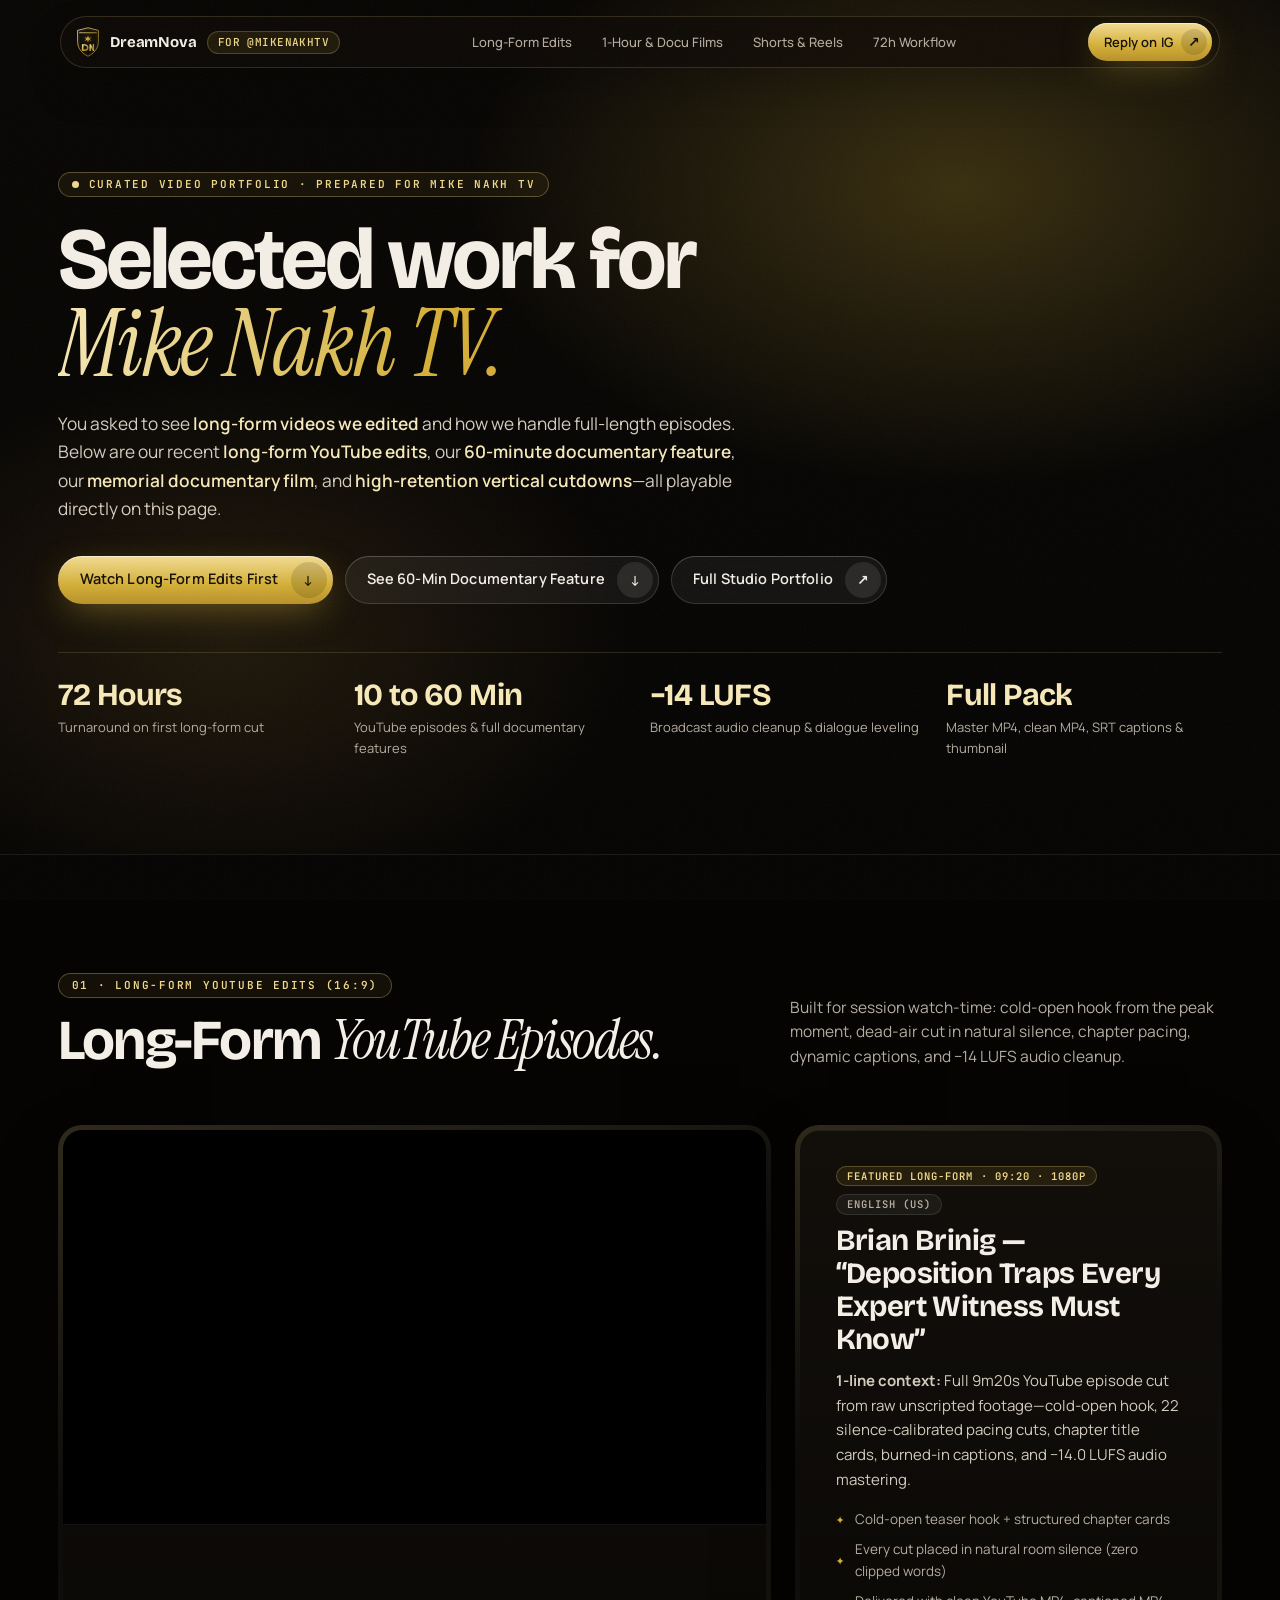
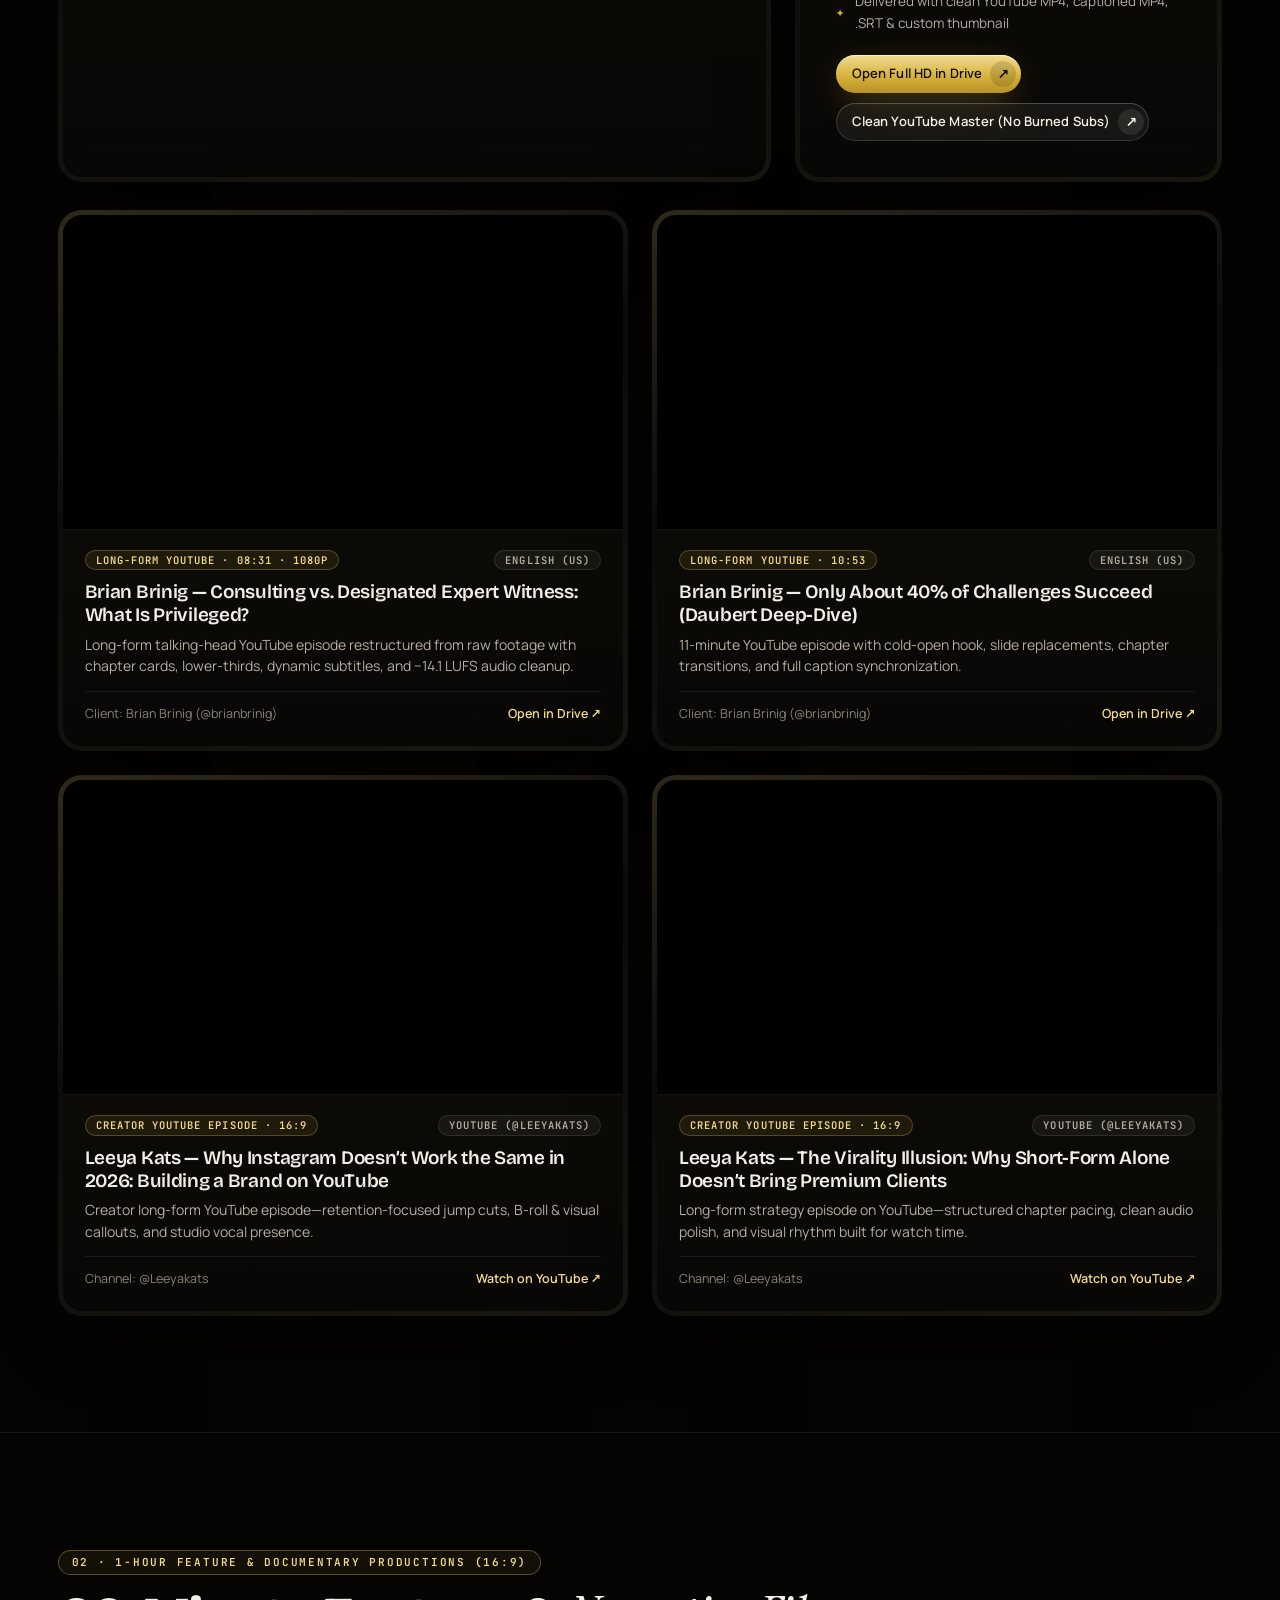
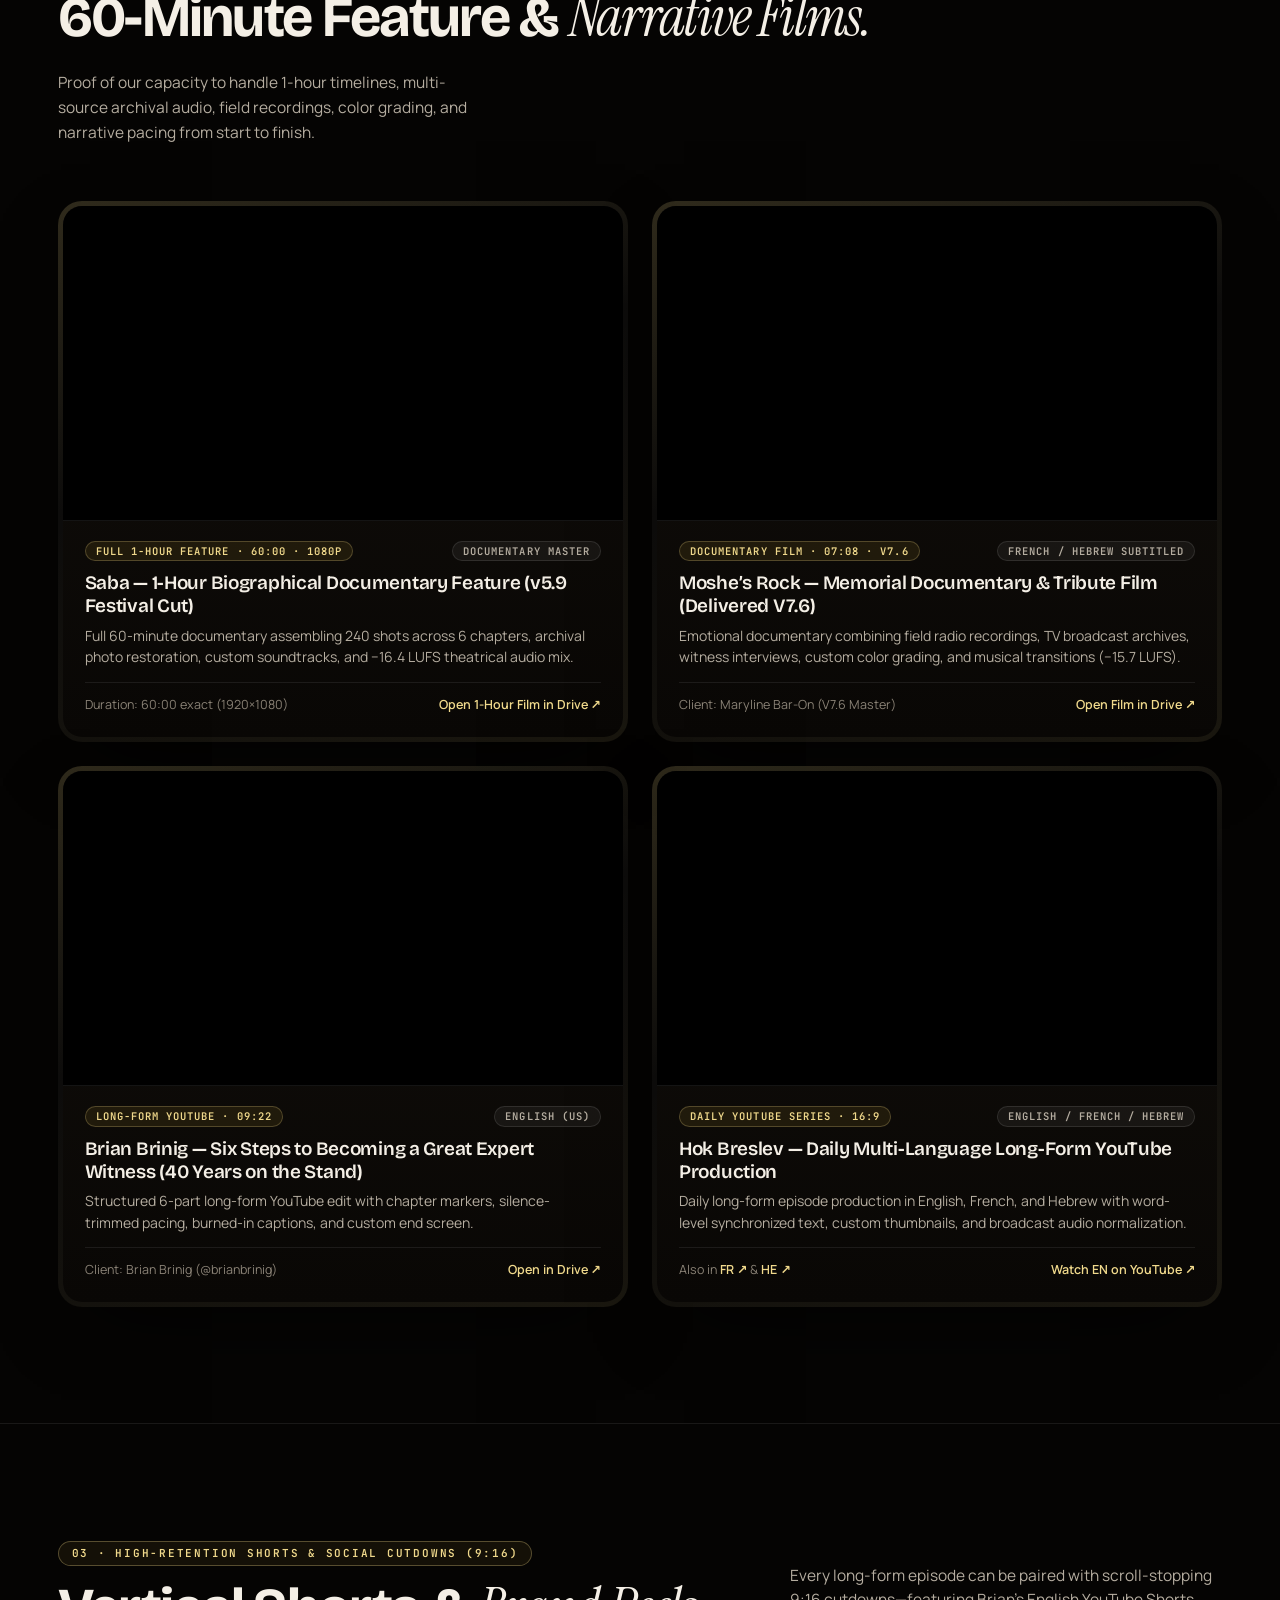
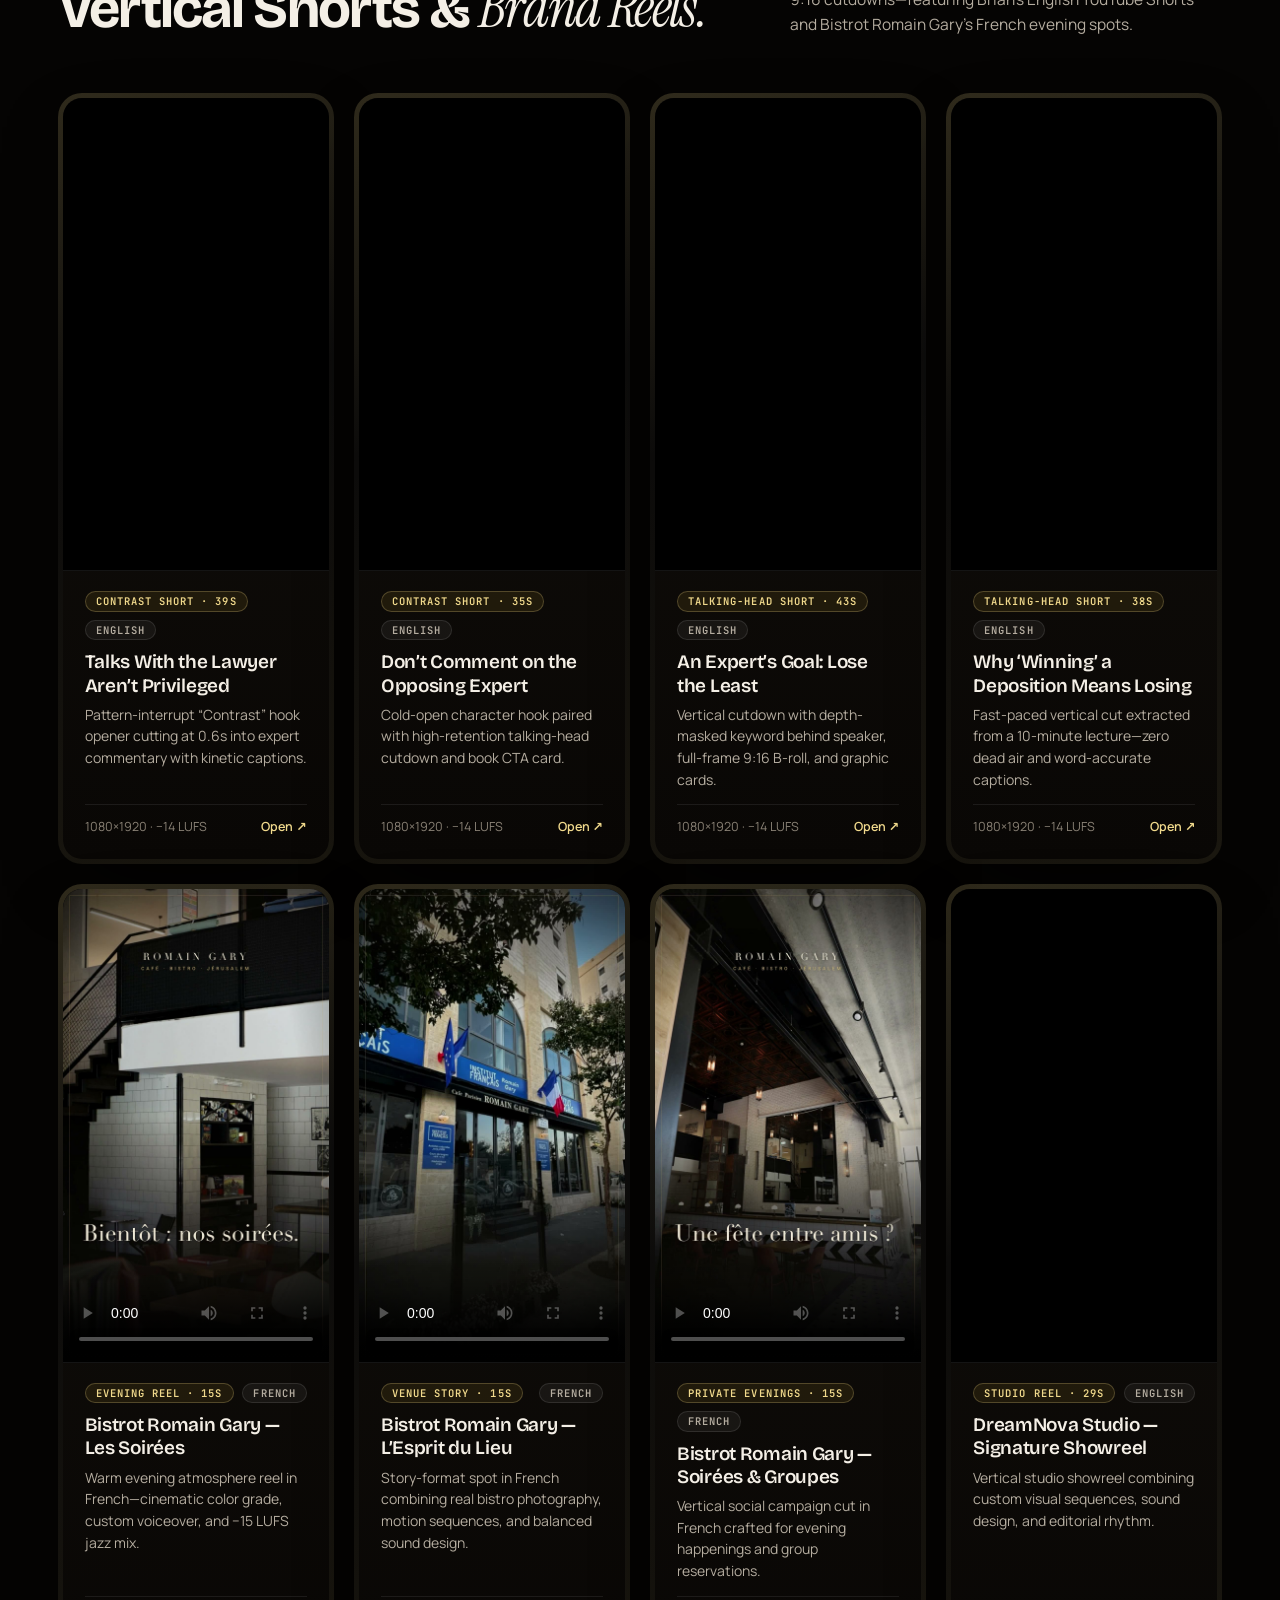
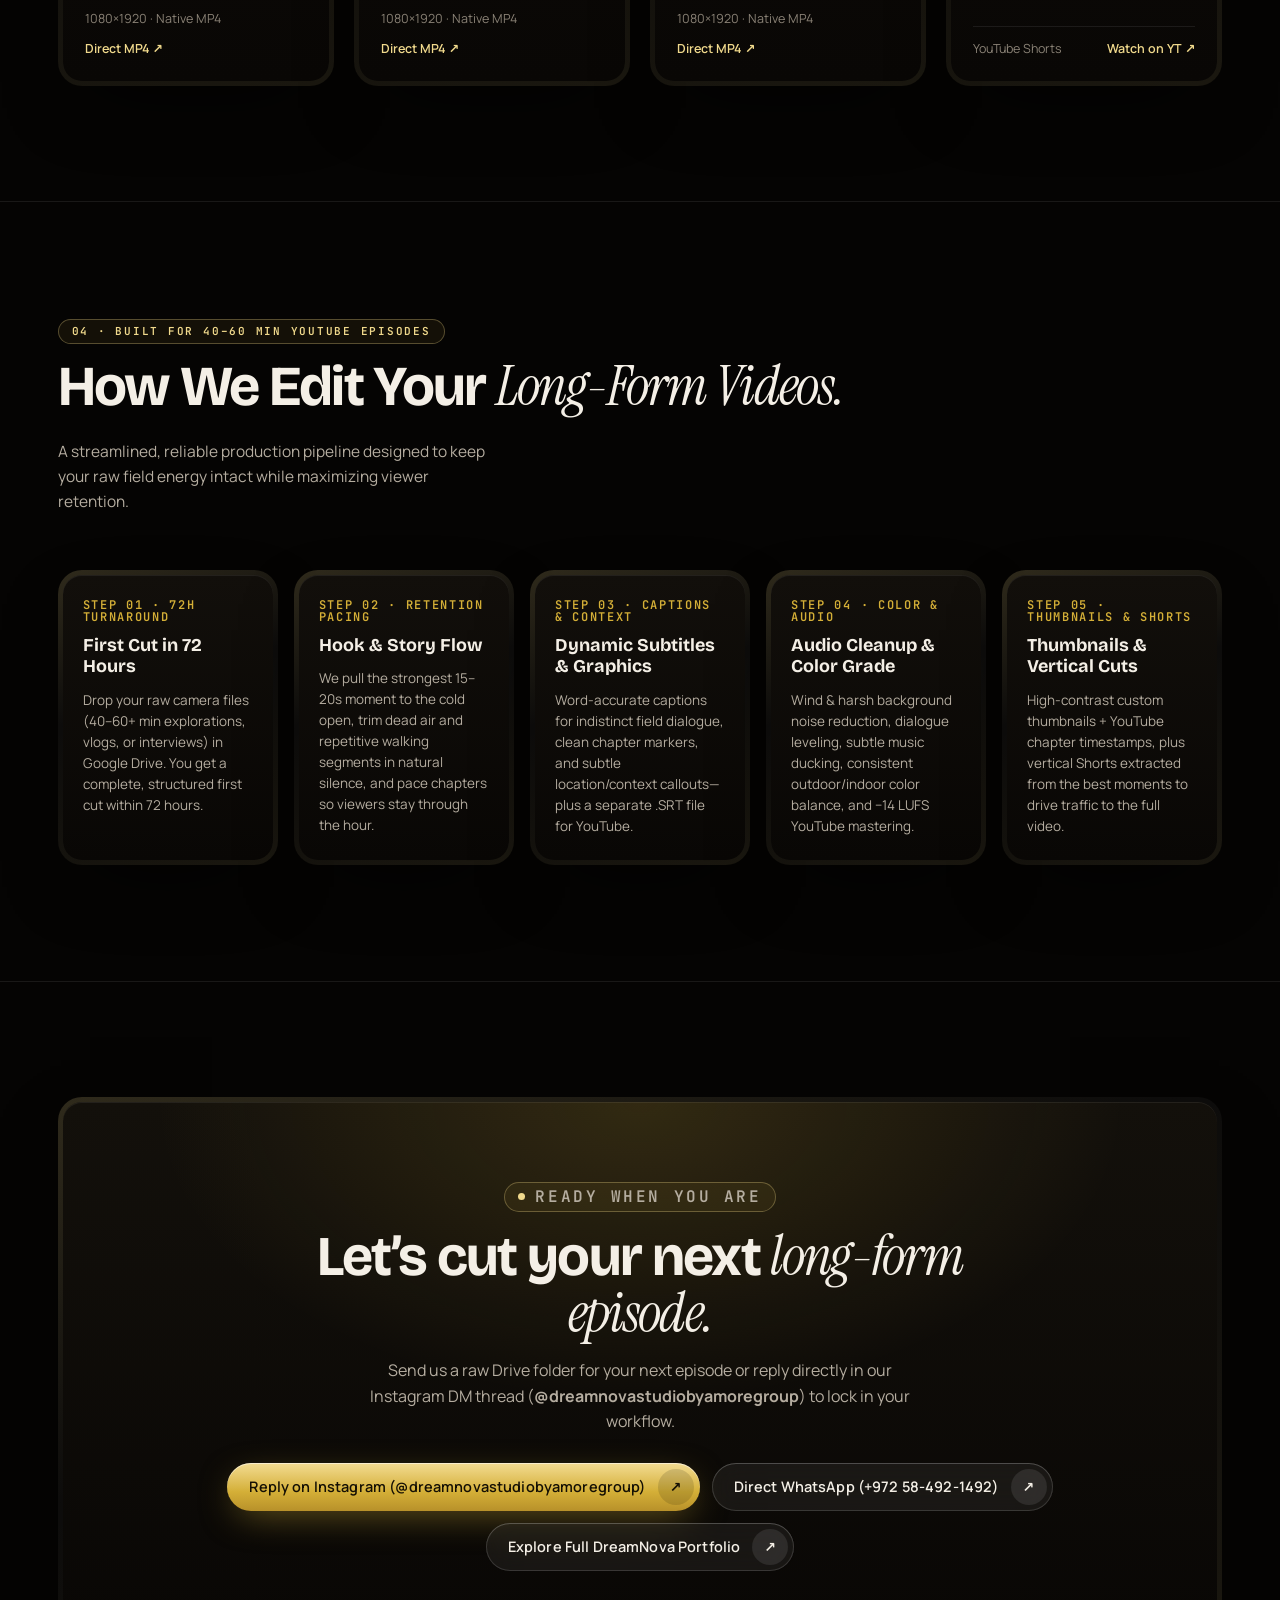
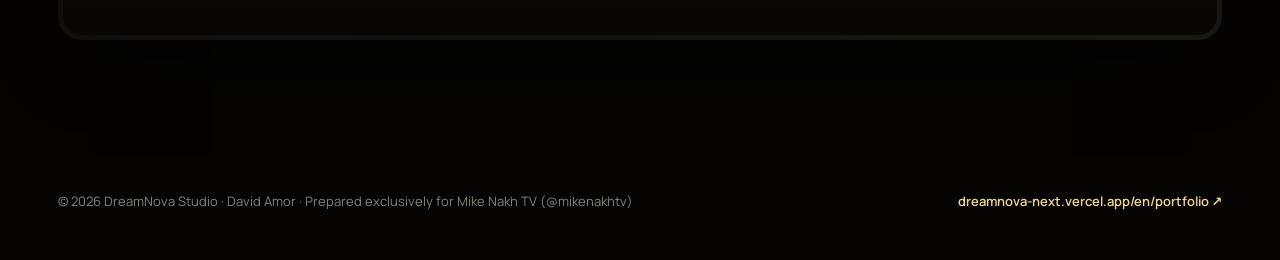
==== index.html @ a399e170 "feat: selected work showcase for Mike Nakh TV" ====
<!doctype html>
<html lang="en" dir="ltr">
<head>
  <meta charset="utf-8">
  <meta name="viewport" content="width=device-width, initial-scale=1, viewport-fit=cover">
  <title>Selected Work for Mike Nakh TV — DreamNova Studio</title>
  <meta name="description" content="Curated long-form edits, documentary features, and vertical cutdowns prepared for Mike Nakh TV (@mikenakhtv) by DreamNova Studio.">
  <meta name="theme-color" content="#050403">
  <meta name="robots" content="noindex, nofollow">
  <meta property="og:title" content="Selected Work for Mike Nakh TV — DreamNova Studio">
  <meta property="og:description" content="Long-form YouTube edits, 60-minute documentary features, and high-retention Shorts — 72h first cut.">
  <meta property="og:type" content="website">
  <link rel="icon" href="assets/crest.svg">
  <link rel="preconnect" href="https://fonts.googleapis.com">
  <link rel="preconnect" href="https://fonts.gstatic.com" crossorigin>
  <link href="https://fonts.googleapis.com/css2?family=Bricolage+Grotesque:wght@600;700;800&family=Instrument+Serif:ital@0;1&family=Manrope:wght@400;500;600;700&family=JetBrains+Mono:wght@400;500&display=swap" rel="stylesheet">
  <style>
    :root {
      --bg: #050403;
      --bg2: #0b0907;
      --bg3: #120f0b;
      --ink: #f4efe6;
      --mute: #b5ada0;
      --dim: #8a8276;
      --gold: #d4af37;
      --gold-lt: #f0d98c;
      --gold-pale: #f7e9b8;
      --amber: #e0a23d;
      --bronze: #8a6a2a;
      --line: rgba(240, 217, 140, 0.15);
      --line2: rgba(255, 255, 255, 0.08);
      --ease: cubic-bezier(0.32, 0.72, 0, 1);
      --ease-out: cubic-bezier(0.16, 1, 0.3, 1);
      --f-display: "Bricolage Grotesque", system-ui, -apple-system, sans-serif;
      --f-accent: "Instrument Serif", Georgia, serif;
      --f-body: "Manrope", system-ui, -apple-system, sans-serif;
      --f-mono: "JetBrains Mono", monospace;
      --pad: clamp(18px, 4.5vw, 68px);
      --r: 24px;
    }

    * { box-sizing: border-box; margin: 0; padding: 0; }
    html {
      background: var(--bg);
      color: var(--ink);
      scroll-behavior: smooth;
      -webkit-font-smoothing: antialiased;
      text-rendering: optimizeLegibility;
    }
    body {
      font-family: var(--f-body);
      font-size: 16px;
      line-height: 1.6;
      background: var(--bg);
      color: var(--ink);
      overflow-x: hidden;
    }
    a { color: inherit; text-decoration: none; }
    img, video, iframe { display: block; max-width: 100%; }
    em { font-family: var(--f-accent); font-style: italic; font-weight: 400; }
    ::selection { background: var(--gold); color: #000; }
    :focus-visible { outline: 2px solid var(--gold-lt); outline-offset: 3px; border-radius: 8px; }

    /* Subtle Film Grain */
    .grain {
      position: fixed;
      inset: 0;
      z-index: 90;
      pointer-events: none;
      opacity: 0.04;
      background-image: url("data:image/svg+xml,%3Csvg xmlns='http://www.w3.org/2000/svg' width='160' height='160'%3E%3Cfilter id='n'%3E%3CfeTurbulence type='fractalNoise' baseFrequency='.9' numOctaves='3' stitchTiles='stitch'/%3E%3C/filter%3E%3Crect width='100%25' height='100%25' filter='url(%23n)'/%3E%3C/svg%3E");
    }

    /* Navigation Pill */
    .nav {
      position: fixed;
      z-index: 80;
      top: 16px;
      left: 50%;
      transform: translateX(-50%);
      display: flex;
      align-items: center;
      justify-content: space-between;
      gap: 10px;
      padding: 7px 8px 7px 16px;
      border-radius: 999px;
      background: rgba(14, 11, 8, 0.72);
      backdrop-filter: blur(22px) saturate(1.3);
      -webkit-backdrop-filter: blur(22px) saturate(1.3);
      box-shadow: inset 0 0 0 1px rgba(240, 217, 140, 0.16), 0 20px 50px -20px rgba(0, 0, 0, 0.85);
      width: min(1160px, calc(100vw - 24px));
    }
    .nav__brand {
      display: flex;
      align-items: center;
      gap: 10px;
      flex-shrink: 0;
    }
    .nav__crest {
      width: 24px;
      height: 30px;
    }
    .nav__name {
      font: 700 15px/1 var(--f-display);
      letter-spacing: -0.01em;
    }
    .nav__badge {
      font: 500 11px/1 var(--f-mono);
      color: var(--gold-lt);
      padding: 5px 10px;
      border-radius: 999px;
      background: rgba(212, 175, 55, 0.1);
      border: 1px solid rgba(240, 217, 140, 0.22);
      letter-spacing: 0.04em;
    }
    .nav__links {
      display: flex;
      align-items: center;
      gap: 4px;
    }
    .nav__links a {
      padding: 8px 13px;
      border-radius: 999px;
      font-size: 13px;
      font-weight: 500;
      color: var(--mute);
      transition: color 0.25s, background 0.25s;
      white-space: nowrap;
    }
    .nav__links a:hover {
      color: var(--ink);
      background: rgba(255, 255, 255, 0.06);
    }

    /* Buttons */
    .btn {
      --h: 48px;
      position: relative;
      display: inline-flex;
      align-items: center;
      justify-content: center;
      gap: 12px;
      height: var(--h);
      padding-inline: 22px 6px;
      border-radius: 999px;
      font: 600 14.5px/1 var(--f-body);
      letter-spacing: 0.01em;
      transition: transform 0.45s var(--ease), box-shadow 0.45s var(--ease), background 0.3s;
      white-space: nowrap;
      cursor: pointer;
      border: 0;
    }
    .btn:active { transform: scale(0.97); }
    .btn__ico {
      display: grid;
      place-items: center;
      width: calc(var(--h) - 12px);
      height: calc(var(--h) - 12px);
      border-radius: 50%;
      font-size: 14px;
      transition: transform 0.45s var(--ease);
    }
    .btn:hover .btn__ico {
      transform: translate(2px, -2px) scale(1.05);
    }
    .btn--gold {
      background: linear-gradient(180deg, #f3dc93, #d4af37 60%, #b8912a);
      color: #140f04;
      box-shadow: inset 0 1px 0 rgba(255, 255, 255, 0.55), 0 10px 36px -10px rgba(212, 175, 55, 0.55);
    }
    .btn--gold .btn__ico { background: rgba(20, 15, 4, 0.14); }
    .btn--gold:hover {
      box-shadow: inset 0 1px 0 rgba(255, 255, 255, 0.65), 0 16px 48px -10px rgba(212, 175, 55, 0.78);
    }
    .btn--glass {
      background: rgba(255, 255, 255, 0.06);
      color: var(--ink);
      box-shadow: inset 0 0 0 1px rgba(255, 255, 255, 0.14), inset 0 1px 0 rgba(255, 255, 255, 0.1);
      backdrop-filter: blur(14px);
    }
    .btn--glass .btn__ico { background: rgba(255, 255, 255, 0.09); }
    .btn--glass:hover { background: rgba(255, 255, 255, 0.11); }
    .btn--sm {
      --h: 38px;
      padding-inline: 16px 5px;
      font-size: 13px;
      gap: 8px;
    }

    /* Eyebrow & Typography */
    .eyebrow {
      display: inline-flex;
      align-items: center;
      gap: 10px;
      padding: 7px 14px;
      border-radius: 999px;
      font: 600 11px/1 var(--f-mono);
      letter-spacing: 0.16em;
      text-transform: uppercase;
      color: var(--gold-lt);
      box-shadow: inset 0 0 0 1px rgba(240, 217, 140, 0.3);
      background: rgba(212, 175, 55, 0.07);
    }
    .pulse {
      width: 7px;
      height: 7px;
      border-radius: 50%;
      background: var(--gold-lt);
      box-shadow: 0 0 0 0 rgba(240, 217, 140, 0.6);
      animation: pulse 2.2s infinite;
    }
    @keyframes pulse {
      70% { box-shadow: 0 0 0 9px rgba(240, 217, 140, 0); }
      100% { box-shadow: 0 0 0 0 rgba(240, 217, 140, 0); }
    }

    /* Hero */
    .hero {
      position: relative;
      padding: clamp(118px, 15vw, 170px) var(--pad) clamp(56px, 8vw, 96px);
      overflow: hidden;
      isolation: isolate;
      border-bottom: 1px solid var(--line2);
    }
    .hero__bg {
      position: absolute;
      inset: 0;
      z-index: -1;
      background:
        radial-gradient(55% 50% at 75% 22%, rgba(212, 175, 55, 0.24), transparent 70%),
        radial-gradient(45% 45% at 18% 75%, rgba(224, 162, 61, 0.12), transparent 70%),
        linear-gradient(180deg, #080604 0%, var(--bg) 100%);
    }
    .container {
      max-width: 1360px;
      margin-inline: auto;
      width: 100%;
    }
    .hero__title {
      margin-top: 22px;
      font: 700 clamp(38px, 6.8vw, 96px)/0.94 var(--f-display);
      letter-spacing: -0.035em;
      max-width: 15ch;
    }
    .hero__title em {
      font-size: 1.06em;
      letter-spacing: -0.02em;
      background: linear-gradient(100deg, var(--gold-pale) 0%, var(--gold) 42%, var(--amber) 68%, var(--gold-pale) 100%);
      background-size: 200% 100%;
      -webkit-background-clip: text;
      background-clip: text;
      color: transparent;
      padding-inline-end: 0.06em;
    }
    .hero__sub {
      margin-top: 22px;
      max-width: 64ch;
      font-size: clamp(16px, 1.35vw, 19.5px);
      color: #d5cdbf;
      line-height: 1.65;
    }
    .hero__sub strong {
      color: var(--gold-pale);
      font-weight: 600;
    }
    .hero__actions {
      display: flex;
      flex-wrap: wrap;
      gap: 12px;
      margin-top: 32px;
    }
    .hero__specs {
      margin-top: 48px;
      padding-top: 26px;
      border-top: 1px solid var(--line);
      display: grid;
      grid-template-columns: repeat(4, 1fr);
      gap: 20px;
    }
    .spec-item b {
      display: block;
      font: 700 clamp(22px, 2.4vw, 34px)/1.05 var(--f-display);
      color: var(--gold-pale);
      letter-spacing: -0.02em;
    }
    .spec-item span {
      display: block;
      margin-top: 6px;
      font-size: 13px;
      color: var(--mute);
    }

    /* Sections */
    section.block {
      padding: clamp(64px, 9vw, 120px) var(--pad);
      border-bottom: 1px solid var(--line2);
    }
    .sec-head {
      display: flex;
      justify-content: space-between;
      align-items: flex-end;
      gap: 24px;
      flex-wrap: wrap;
      margin-bottom: clamp(32px, 4.5vw, 56px);
    }
    .h2 {
      font: 700 clamp(28px, 4.4vw, 60px)/1.0 var(--f-display);
      letter-spacing: -0.03em;
      margin-top: 14px;
    }
    .sec-lead {
      max-width: 48ch;
      font-size: 15.5px;
      color: var(--mute);
    }

    /* Double-Bezel Ferrari Card */
    .shell {
      padding: 5px;
      border-radius: var(--r);
      background: linear-gradient(160deg, rgba(240, 217, 140, 0.18), rgba(255, 255, 255, 0.03) 42%, rgba(240, 217, 140, 0.09));
      box-shadow: 0 28px 80px -32px rgba(0, 0, 0, 0.92);
      transition: transform 0.45s var(--ease), background 0.45s var(--ease);
    }
    .shell:hover {
      transform: translateY(-3px);
    }
    .core {
      height: 100%;
      border-radius: calc(var(--r) - 5px);
      background: linear-gradient(180deg, #120f0b, #090705);
      box-shadow: inset 0 1px 0 rgba(255, 255, 255, 0.07);
      overflow: hidden;
      display: flex;
      flex-direction: column;
    }

    /* Highlighted Lead Long-Form Banner */
    .featured-grid {
      display: grid;
      grid-template-columns: 1.25fr 0.75fr;
      gap: 24px;
      margin-bottom: 28px;
      align-items: stretch;
    }
    .featured-info {
      padding: clamp(22px, 3vw, 36px);
      display: flex;
      flex-direction: column;
      justify-content: space-between;
      gap: 20px;
    }
    .featured-info h3 {
      font: 700 clamp(22px, 2.3vw, 32px)/1.12 var(--f-display);
      letter-spacing: -0.02em;
      margin-top: 10px;
    }
    .featured-info p {
      color: #d2cabd;
      font-size: 15px;
      line-height: 1.65;
    }
    .deliverables-list {
      list-style: none;
      display: grid;
      gap: 9px;
      margin-top: 6px;
    }
    .deliverables-list li {
      display: flex;
      align-items: center;
      gap: 10px;
      font-size: 13.5px;
      color: var(--mute);
    }
    .deliverables-list li::before {
      content: "✦";
      color: var(--gold);
      font-size: 11px;
    }

    /* Video Grids */
    .long-grid {
      display: grid;
      grid-template-columns: repeat(2, 1fr);
      gap: 24px;
    }
    .short-grid {
      display: grid;
      grid-template-columns: repeat(4, 1fr);
      gap: 20px;
    }

    /* Aspect Ratio Players */
    .player-16x9 {
      position: relative;
      width: 100%;
      aspect-ratio: 16 / 9;
      background: #000;
      border-bottom: 1px solid var(--line2);
    }
    .player-16x9 iframe,
    .player-16x9 video {
      position: absolute;
      inset: 0;
      width: 100%;
      height: 100%;
      border: 0;
    }
    .player-9x16 {
      position: relative;
      width: 100%;
      aspect-ratio: 9 / 16;
      background: #000;
      border-bottom: 1px solid var(--line2);
    }
    .player-9x16 iframe,
    .player-9x16 video {
      position: absolute;
      inset: 0;
      width: 100%;
      height: 100%;
      border: 0;
      object-fit: cover;
    }

    /* Card Body */
    .vcard__body {
      padding: 20px 22px 22px;
      display: flex;
      flex-direction: column;
      justify-content: space-between;
      flex: 1;
      gap: 14px;
    }
    .vcard__top {
      display: flex;
      flex-wrap: wrap;
      align-items: center;
      justify-content: space-between;
      gap: 8px;
    }
    .tag {
      display: inline-flex;
      align-items: center;
      gap: 6px;
      padding: 4px 10px;
      border-radius: 999px;
      font: 600 10.5px/1 var(--f-mono);
      letter-spacing: 0.1em;
      text-transform: uppercase;
      color: var(--gold-lt);
      background: rgba(212, 175, 55, 0.1);
      border: 1px solid rgba(240, 217, 140, 0.24);
    }
    .tag--lang {
      color: var(--mute);
      background: rgba(255, 255, 255, 0.05);
      border-color: rgba(255, 255, 255, 0.1);
    }
    .vcard__title {
      margin-top: 10px;
      font: 600 19px/1.22 var(--f-display);
      letter-spacing: -0.015em;
      color: var(--ink);
    }
    .vcard__ctx {
      margin-top: 7px;
      font-size: 14px;
      line-height: 1.55;
      color: var(--mute);
    }
    .vcard__foot {
      padding-top: 12px;
      border-top: 1px solid var(--line2);
      display: flex;
      align-items: center;
      justify-content: space-between;
      gap: 10px;
      flex-wrap: wrap;
      font-size: 12.5px;
      color: var(--dim);
    }
    .ext-link {
      display: inline-flex;
      align-items: center;
      gap: 5px;
      font-weight: 600;
      color: var(--gold-lt);
      transition: opacity 0.2s;
    }
    .ext-link:hover { opacity: 0.8; text-decoration: underline; }

    /* Process Grid */
    .process-grid {
      display: grid;
      grid-template-columns: repeat(5, 1fr);
      gap: 16px;
    }
    .step-card {
      padding: 24px 20px;
      display: flex;
      flex-direction: column;
      gap: 12px;
    }
    .step-num {
      font: 600 12px/1 var(--f-mono);
      color: var(--gold);
      letter-spacing: 0.14em;
    }
    .step-title {
      font: 700 18px/1.2 var(--f-display);
      color: var(--ink);
    }
    .step-desc {
      font-size: 13.5px;
      color: var(--mute);
      line-height: 1.55;
    }

    /* Call to Action */
    .cta-box {
      padding: clamp(32px, 5vw, 64px);
      text-align: center;
      align-items: center;
      background:
        radial-gradient(60% 80% at 50% 0%, rgba(212, 175, 55, 0.16), transparent 70%),
        linear-gradient(180deg, #13100b, #090705);
    }
    .cta-box h2 {
      font: 700 clamp(28px, 4.5vw, 56px)/1.02 var(--f-display);
      letter-spacing: -0.03em;
      max-width: 20ch;
      margin-inline: auto;
      margin-top: 16px;
    }
    .cta-box p {
      max-width: 54ch;
      margin: 16px auto 0;
      color: var(--mute);
      font-size: 16px;
    }
    .cta-buttons {
      margin-top: 28px;
      display: flex;
      flex-wrap: wrap;
      justify-content: center;
      gap: 12px;
    }

    /* Footer */
    .foot {
      padding: 36px var(--pad) 48px;
      font-size: 13px;
      color: var(--dim);
    }
    .foot__row {
      max-width: 1360px;
      margin-inline: auto;
      display: flex;
      justify-content: space-between;
      align-items: center;
      flex-wrap: wrap;
      gap: 16px;
    }

    /* Responsive Breakpoints */
    @media (max-width: 1120px) {
      .featured-grid { grid-template-columns: 1fr; }
      .short-grid { grid-template-columns: repeat(2, 1fr); }
      .process-grid { grid-template-columns: repeat(2, 1fr); }
    }
    @media (max-width: 760px) {
      .nav__links { display: none; }
      .nav { padding: 6px 8px 6px 12px; }
      .hero__specs { grid-template-columns: repeat(2, 1fr); gap: 16px; }
      .long-grid { grid-template-columns: 1fr; }
      .short-grid { grid-template-columns: repeat(2, 1fr); gap: 12px; }
      .process-grid { grid-template-columns: 1fr; }
      .vcard__body { padding: 16px; }
      .vcard__title { font-size: 16.5px; }
      .vcard__ctx { font-size: 13px; }
    }
    @media (max-width: 480px) {
      .short-grid { grid-template-columns: 1fr; }
      .hero__actions .btn { width: 100%; justify-content: space-between; }
      .cta-buttons .btn { width: 100%; justify-content: space-between; }
    }
  </style>
</head>
<body>
  <div class="grain" aria-hidden="true"></div>

  <!-- Top Navigation -->
  <header class="nav">
    <a href="#top" class="nav__brand">
      <img class="nav__crest" src="assets/crest.svg" alt="DreamNova" width="24" height="30">
      <span class="nav__name">DreamNova</span>
      <span class="nav__badge">FOR @MIKENAKHTV</span>
    </a>
    <nav class="nav__links" aria-label="Sections">
      <a href="#long-form">Long-Form Edits</a>
      <a href="#documentaries">1-Hour &amp; Docu Films</a>
      <a href="#shorts">Shorts &amp; Reels</a>
      <a href="#process">72h Workflow</a>
    </nav>
    <a class="btn btn--gold btn--sm" href="https://www.instagram.com/dreamnovastudiobyamoregroup/" target="_blank" rel="noopener">
      <span>Reply on IG</span>
      <span class="btn__ico">↗</span>
    </a>
  </header>

  <main id="top">
    <!-- Hero Section -->
    <section class="hero">
      <div class="hero__bg" aria-hidden="true"></div>
      <div class="container">
        <p class="eyebrow"><span class="pulse"></span>Curated Video Portfolio · Prepared for Mike Nakh TV</p>
        <h1 class="hero__title">Selected work for <em>Mike Nakh TV.</em></h1>
        <p class="hero__sub">
          You asked to see <strong>long-form videos we edited</strong> and how we handle full-length episodes. Below are our recent <strong>long-form YouTube edits</strong>, our <strong>60-minute documentary feature</strong>, our <strong>memorial documentary film</strong>, and <strong>high-retention vertical cutdowns</strong>—all playable directly on this page.
        </p>
        <div class="hero__actions">
          <a class="btn btn--gold" href="#long-form">
            <span>Watch Long-Form Edits First</span>
            <span class="btn__ico">↓</span>
          </a>
          <a class="btn btn--glass" href="#documentaries">
            <span>See 60-Min Documentary Feature</span>
            <span class="btn__ico">↓</span>
          </a>
          <a class="btn btn--glass" href="https://dreamnova-next.vercel.app/en/portfolio/" target="_blank" rel="noopener">
            <span>Full Studio Portfolio</span>
            <span class="btn__ico">↗</span>
          </a>
        </div>

        <div class="hero__specs">
          <div class="spec-item">
            <b>72 Hours</b>
            <span>Turnaround on first long-form cut</span>
          </div>
          <div class="spec-item">
            <b>10 to 60 Min</b>
            <span>YouTube episodes &amp; full documentary features</span>
          </div>
          <div class="spec-item">
            <b>−14 LUFS</b>
            <span>Broadcast audio cleanup &amp; dialogue leveling</span>
          </div>
          <div class="spec-item">
            <b>Full Pack</b>
            <span>Master MP4, clean MP4, SRT captions &amp; thumbnail</span>
          </div>
        </div>
      </div>
    </section>

    <!-- SECTION 1: LONG-FORM YOUTUBE EDITS (ENGLISH + CREATOR CHANNELS) -->
    <section class="block" id="long-form">
      <div class="container">
        <div class="sec-head">
          <div>
            <p class="eyebrow">01 · Long-Form YouTube Edits (16:9)</p>
            <h2 class="h2">Long-Form <em>YouTube Episodes.</em></h2>
          </div>
          <p class="sec-lead">
            Built for session watch-time: cold-open hook from the peak moment, dead-air cut in natural silence, chapter pacing, dynamic captions, and −14 LUFS audio cleanup.
          </p>
        </div>

        <!-- Featured Lead Long-Form Edit -->
        <div class="featured-grid">
          <div class="shell">
            <div class="core">
              <div class="player-16x9">
                <iframe src="https://drive.google.com/file/d/1H5q7hg7GIFa6bMQ-lVZ7xUhX7SRYy1hR/preview" allow="autoplay; fullscreen" loading="eager" title="Brian Brinig — Deposition Traps Long-Form Edit"></iframe>
              </div>
            </div>
          </div>
          <div class="shell">
            <div class="core featured-info">
              <div>
                <div class="vcard__top">
                  <span class="tag">Featured Long-Form · 09:20 · 1080p</span>
                  <span class="tag tag--lang">English (US)</span>
                </div>
                <h3>Brian Brinig — “Deposition Traps Every Expert Witness Must Know”</h3>
                <p style="margin-top:12px;">
                  <strong>1-line context:</strong> Full 9m20s YouTube episode cut from raw unscripted footage—cold-open hook, 22 silence-calibrated pacing cuts, chapter title cards, burned-in captions, and −14.0 LUFS audio mastering.
                </p>
                <ul class="deliverables-list" style="margin-top:16px;">
                  <li>Cold-open teaser hook + structured chapter cards</li>
                  <li>Every cut placed in natural room silence (zero clipped words)</li>
                  <li>Delivered with clean YouTube MP4, captioned MP4, .SRT &amp; custom thumbnail</li>
                </ul>
              </div>
              <div style="display:flex; gap:10px; flex-wrap:wrap;">
                <a class="btn btn--gold btn--sm" href="https://drive.google.com/file/d/1H5q7hg7GIFa6bMQ-lVZ7xUhX7SRYy1hR/view" target="_blank" rel="noopener">
                  <span>Open Full HD in Drive</span>
                  <span class="btn__ico">↗</span>
                </a>
                <a class="btn btn--glass btn--sm" href="https://drive.google.com/file/d/1ZTvgCxWMxM6AzUmc_xScV4omchuO68Mh/view" target="_blank" rel="noopener">
                  <span>Clean YouTube Master (No Burned Subs)</span>
                  <span class="btn__ico">↗</span>
                </a>
              </div>
            </div>
          </div>
        </div>

        <!-- Grid of Additional Long-Form YouTube Edits -->
        <div class="long-grid">
          <!-- Long-Form 2: Brian Brinig Privilege -->
          <article class="shell">
            <div class="core">
              <div class="player-16x9">
                <iframe src="https://drive.google.com/file/d/1umDc5w032JR_hzhAyjwQmsfclusHk8qg/preview" allow="autoplay; fullscreen" loading="lazy" title="Brian Brinig — Consulting vs Designated Expert Witness"></iframe>
              </div>
              <div class="vcard__body">
                <div>
                  <div class="vcard__top">
                    <span class="tag">Long-Form YouTube · 08:31 · 1080p</span>
                    <span class="tag tag--lang">English (US)</span>
                  </div>
                  <h3 class="vcard__title">Brian Brinig — Consulting vs. Designated Expert Witness: What Is Privileged?</h3>
                  <p class="vcard__ctx">Long-form talking-head YouTube episode restructured from raw footage with chapter cards, lower-thirds, dynamic subtitles, and −14.1 LUFS audio cleanup.</p>
                </div>
                <div class="vcard__foot">
                  <span>Client: Brian Brinig (@brianbrinig)</span>
                  <a class="ext-link" href="https://drive.google.com/file/d/1umDc5w032JR_hzhAyjwQmsfclusHk8qg/view" target="_blank" rel="noopener">Open in Drive ↗</a>
                </div>
              </div>
            </div>
          </article>

          <!-- Long-Form 3: Brian Brinig Daubert -->
          <article class="shell">
            <div class="core">
              <div class="player-16x9">
                <iframe src="https://drive.google.com/file/d/1-N8TiGOBsNbNj_bHkbJ7yzqCYLeow71p/preview" allow="autoplay; fullscreen" loading="lazy" title="Brian Brinig — Daubert Challenges Long-Form Edit"></iframe>
              </div>
              <div class="vcard__body">
                <div>
                  <div class="vcard__top">
                    <span class="tag">Long-Form YouTube · 10:53</span>
                    <span class="tag tag--lang">English (US)</span>
                  </div>
                  <h3 class="vcard__title">Brian Brinig — Only About 40% of Challenges Succeed (Daubert Deep-Dive)</h3>
                  <p class="vcard__ctx">11-minute YouTube episode with cold-open hook, slide replacements, chapter transitions, and full caption synchronization.</p>
                </div>
                <div class="vcard__foot">
                  <span>Client: Brian Brinig (@brianbrinig)</span>
                  <a class="ext-link" href="https://drive.google.com/file/d/1-N8TiGOBsNbNj_bHkbJ7yzqCYLeow71p/view" target="_blank" rel="noopener">Open in Drive ↗</a>
                </div>
              </div>
            </div>
          </article>

          <!-- Long-Form 4: Leeya Kats YouTube Episode 1 -->
          <article class="shell">
            <div class="core">
              <div class="player-16x9">
                <iframe src="https://www.youtube.com/embed/d5gKPiLGduQ?rel=0" allow="accelerometer; autoplay; clipboard-write; encrypted-media; gyroscope; picture-in-picture; web-share" allowfullscreen loading="lazy" title="Leeya Kats YouTube Long-Form #1"></iframe>
              </div>
              <div class="vcard__body">
                <div>
                  <div class="vcard__top">
                    <span class="tag">Creator YouTube Episode · 16:9</span>
                    <span class="tag tag--lang">YouTube (@Leeyakats)</span>
                  </div>
                  <h3 class="vcard__title">Leeya Kats — Why Instagram Doesn’t Work the Same in 2026: Building a Brand on YouTube</h3>
                  <p class="vcard__ctx">Creator long-form YouTube episode—retention-focused jump cuts, B-roll &amp; visual callouts, and studio vocal presence.</p>
                </div>
                <div class="vcard__foot">
                  <span>Channel: @Leeyakats</span>
                  <a class="ext-link" href="https://youtu.be/d5gKPiLGduQ" target="_blank" rel="noopener">Watch on YouTube ↗</a>
                </div>
              </div>
            </div>
          </article>

          <!-- Long-Form 5: Leeya Kats YouTube Episode 2 -->
          <article class="shell">
            <div class="core">
              <div class="player-16x9">
                <iframe src="https://www.youtube.com/embed/GXixvQUqZbM?rel=0" allow="accelerometer; autoplay; clipboard-write; encrypted-media; gyroscope; picture-in-picture; web-share" allowfullscreen loading="lazy" title="Leeya Kats YouTube Long-Form #2"></iframe>
              </div>
              <div class="vcard__body">
                <div>
                  <div class="vcard__top">
                    <span class="tag">Creator YouTube Episode · 16:9</span>
                    <span class="tag tag--lang">YouTube (@Leeyakats)</span>
                  </div>
                  <h3 class="vcard__title">Leeya Kats — The Virality Illusion: Why Short-Form Alone Doesn’t Bring Premium Clients</h3>
                  <p class="vcard__ctx">Long-form strategy episode on YouTube—structured chapter pacing, clean audio polish, and visual rhythm built for watch time.</p>
                </div>
                <div class="vcard__foot">
                  <span>Channel: @Leeyakats</span>
                  <a class="ext-link" href="https://youtu.be/GXixvQUqZbM" target="_blank" rel="noopener">Watch on YouTube ↗</a>
                </div>
              </div>
            </div>
          </article>
        </div>
      </div>
    </section>

    <!-- SECTION 2: 1-HOUR DOCUMENTARY FEATURE, MEMORIAL FILM & DAILY SERIES -->
    <section class="block" id="documentaries">
      <div class="container">
        <div class="sec-head">
          <div>
            <p class="eyebrow">02 · 1-Hour Feature &amp; Documentary Productions (16:9)</p>
            <h2 class="h2">60-Minute Feature &amp; <em>Narrative Films.</em></h2>
          </div>
          <p class="sec-lead">
            Proof of our capacity to handle 1-hour timelines, multi-source archival audio, field recordings, color grading, and narrative pacing from start to finish.
          </p>
        </div>

        <div class="long-grid">
          <!-- Saba 60-Min Documentary Feature -->
          <article class="shell">
            <div class="core">
              <div class="player-16x9">
                <iframe src="https://drive.google.com/file/d/142IYnzexEQEsrYt-iPQtPIwG6ZQKe2fa/preview" allow="autoplay; fullscreen" loading="lazy" title="Saba — 60-Minute Documentary Feature (v5.9)"></iframe>
              </div>
              <div class="vcard__body">
                <div>
                  <div class="vcard__top">
                    <span class="tag">Full 1-Hour Feature · 60:00 · 1080p</span>
                    <span class="tag tag--lang">Documentary Master</span>
                  </div>
                  <h3 class="vcard__title">Saba — 1-Hour Biographical Documentary Feature (v5.9 Festival Cut)</h3>
                  <p class="vcard__ctx">Full 60-minute documentary assembling 240 shots across 6 chapters, archival photo restoration, custom soundtracks, and −16.4 LUFS theatrical audio mix.</p>
                </div>
                <div class="vcard__foot">
                  <span>Duration: 60:00 exact (1920×1080)</span>
                  <a class="ext-link" href="https://drive.google.com/file/d/142IYnzexEQEsrYt-iPQtPIwG6ZQKe2fa/view" target="_blank" rel="noopener">Open 1-Hour Film in Drive ↗</a>
                </div>
              </div>
            </div>
          </article>

          <!-- Maryline Documentary Film (V7.6) -->
          <article class="shell">
            <div class="core">
              <div class="player-16x9">
                <iframe src="https://drive.google.com/file/d/16KXiUSoE1aHI_hcx4zr3UJHwNPgv_8a9/preview" allow="autoplay; fullscreen" loading="lazy" title="Moshe's Rock — Memorial Documentary Film (V7.6)"></iframe>
              </div>
              <div class="vcard__body">
                <div>
                  <div class="vcard__top">
                    <span class="tag">Documentary Film · 07:08 · V7.6</span>
                    <span class="tag tag--lang">French / Hebrew Subtitled</span>
                  </div>
                  <h3 class="vcard__title">Moshe’s Rock — Memorial Documentary &amp; Tribute Film (Delivered V7.6)</h3>
                  <p class="vcard__ctx">Emotional documentary combining field radio recordings, TV broadcast archives, witness interviews, custom color grading, and musical transitions (−15.7 LUFS).</p>
                </div>
                <div class="vcard__foot">
                  <span>Client: Maryline Bar-On (V7.6 Master)</span>
                  <a class="ext-link" href="https://drive.google.com/file/d/16KXiUSoE1aHI_hcx4zr3UJHwNPgv_8a9/view" target="_blank" rel="noopener">Open Film in Drive ↗</a>
                </div>
              </div>
            </div>
          </article>

          <!-- Brian Brinig Six Steps (9:22) -->
          <article class="shell">
            <div class="core">
              <div class="player-16x9">
                <iframe src="https://drive.google.com/file/d/1B95AwUWRA9Snz8QDAwRjBEqJRh95qt-j/preview" allow="autoplay; fullscreen" loading="lazy" title="Brian Brinig — Six Steps to Becoming a Great Expert Witness"></iframe>
              </div>
              <div class="vcard__body">
                <div>
                  <div class="vcard__top">
                    <span class="tag">Long-Form YouTube · 09:22</span>
                    <span class="tag tag--lang">English (US)</span>
                  </div>
                  <h3 class="vcard__title">Brian Brinig — Six Steps to Becoming a Great Expert Witness (40 Years on the Stand)</h3>
                  <p class="vcard__ctx">Structured 6-part long-form YouTube edit with chapter markers, silence-trimmed pacing, burned-in captions, and custom end screen.</p>
                </div>
                <div class="vcard__foot">
                  <span>Client: Brian Brinig (@brianbrinig)</span>
                  <a class="ext-link" href="https://drive.google.com/file/d/1B95AwUWRA9Snz8QDAwRjBEqJRh95qt-j/view" target="_blank" rel="noopener">Open in Drive ↗</a>
                </div>
              </div>
            </div>
          </article>

          <!-- Hok Breslev Daily Long-Form YouTube Series -->
          <article class="shell">
            <div class="core">
              <div class="player-16x9">
                <iframe src="https://www.youtube.com/embed/Bre_Q6iFS7E?rel=0" allow="accelerometer; autoplay; clipboard-write; encrypted-media; gyroscope; picture-in-picture; web-share" allowfullscreen loading="lazy" title="Hok Breslev Daily Multi-Language Long-Form Series"></iframe>
              </div>
              <div class="vcard__body">
                <div>
                  <div class="vcard__top">
                    <span class="tag">Daily YouTube Series · 16:9</span>
                    <span class="tag tag--lang">English / French / Hebrew</span>
                  </div>
                  <h3 class="vcard__title">Hok Breslev — Daily Multi-Language Long-Form YouTube Production</h3>
                  <p class="vcard__ctx">Daily long-form episode production in English, French, and Hebrew with word-level synchronized text, custom thumbnails, and broadcast audio normalization.</p>
                </div>
                <div class="vcard__foot">
                  <span>Also in <a class="ext-link" href="https://www.youtube.com/watch?v=K0uL15m9wM0" target="_blank" rel="noopener">FR ↗</a> &amp; <a class="ext-link" href="https://www.youtube.com/watch?v=5I6Mw0xvp6g" target="_blank" rel="noopener">HE ↗</a></span>
                  <a class="ext-link" href="https://www.youtube.com/watch?v=Bre_Q6iFS7E" target="_blank" rel="noopener">Watch EN on YouTube ↗</a>
                </div>
              </div>
            </div>
          </article>
        </div>
      </div>
    </section>

    <!-- SECTION 3: SHORT-FORM CUTDOWNS & REELS (9:16) -->
    <section class="block" id="shorts">
      <div class="container">
        <div class="sec-head">
          <div>
            <p class="eyebrow">03 · High-Retention Shorts &amp; Social Cutdowns (9:16)</p>
            <h2 class="h2">Vertical Shorts &amp; <em>Brand Reels.</em></h2>
          </div>
          <p class="sec-lead">
            Every long-form episode can be paired with scroll-stopping 9:16 cutdowns—featuring Brian’s English YouTube Shorts and Bistrot Romain Gary’s French evening spots.
          </p>
        </div>

        <div class="short-grid">
          <!-- Short 1: Brian Contrast 13 -->
          <article class="shell">
            <div class="core">
              <div class="player-9x16">
                <iframe src="https://drive.google.com/file/d/1RYxCOWAHpOVuTb6N_2GL6fFdpvzJltNs/preview" allow="autoplay; fullscreen" loading="lazy" title="Brian Brinig Short — Talks with the lawyer aren't privileged"></iframe>
              </div>
              <div class="vcard__body">
                <div>
                  <div class="vcard__top">
                    <span class="tag">Contrast Short · 39s</span>
                    <span class="tag tag--lang">English</span>
                  </div>
                  <h3 class="vcard__title">Talks With the Lawyer Aren’t Privileged</h3>
                  <p class="vcard__ctx">Pattern-interrupt “Contrast” hook opener cutting at 0.6s into expert commentary with kinetic captions.</p>
                </div>
                <div class="vcard__foot">
                  <span>1080×1920 · −14 LUFS</span>
                  <a class="ext-link" href="https://drive.google.com/file/d/1RYxCOWAHpOVuTb6N_2GL6fFdpvzJltNs/view" target="_blank" rel="noopener">Open ↗</a>
                </div>
              </div>
            </div>
          </article>

          <!-- Short 2: Brian Contrast 15 -->
          <article class="shell">
            <div class="core">
              <div class="player-9x16">
                <iframe src="https://drive.google.com/file/d/1B9h84gFrvssvKWeQY9grqYvPJQ7YcKga/preview" allow="autoplay; fullscreen" loading="lazy" title="Brian Brinig Short — Don't comment on the opposing expert"></iframe>
              </div>
              <div class="vcard__body">
                <div>
                  <div class="vcard__top">
                    <span class="tag">Contrast Short · 35s</span>
                    <span class="tag tag--lang">English</span>
                  </div>
                  <h3 class="vcard__title">Don’t Comment on the Opposing Expert</h3>
                  <p class="vcard__ctx">Cold-open character hook paired with high-retention talking-head cutdown and book CTA card.</p>
                </div>
                <div class="vcard__foot">
                  <span>1080×1920 · −14 LUFS</span>
                  <a class="ext-link" href="https://drive.google.com/file/d/1B9h84gFrvssvKWeQY9grqYvPJQ7YcKga/view" target="_blank" rel="noopener">Open ↗</a>
                </div>
              </div>
            </div>
          </article>

          <!-- Short 3: Brian Talking Head 01 -->
          <article class="shell">
            <div class="core">
              <div class="player-9x16">
                <iframe src="https://drive.google.com/file/d/18WFB28Os8WbBwz0Ko2-J4N1cKc7TBWWO/preview" allow="autoplay; fullscreen" loading="lazy" title="Brian Brinig Short — An expert's goal: lose the least"></iframe>
              </div>
              <div class="vcard__body">
                <div>
                  <div class="vcard__top">
                    <span class="tag">Talking-Head Short · 43s</span>
                    <span class="tag tag--lang">English</span>
                  </div>
                  <h3 class="vcard__title">An Expert’s Goal: Lose the Least</h3>
                  <p class="vcard__ctx">Vertical cutdown with depth-masked keyword behind speaker, full-frame 9:16 B-roll, and graphic cards.</p>
                </div>
                <div class="vcard__foot">
                  <span>1080×1920 · −14 LUFS</span>
                  <a class="ext-link" href="https://drive.google.com/file/d/18WFB28Os8WbBwz0Ko2-J4N1cKc7TBWWO/view" target="_blank" rel="noopener">Open ↗</a>
                </div>
              </div>
            </div>
          </article>

          <!-- Short 4: Brian Talking Head 02 -->
          <article class="shell">
            <div class="core">
              <div class="player-9x16">
                <iframe src="https://drive.google.com/file/d/1d0Dw4zBznuGuNVApdOQVS6MCImopJX0o/preview" allow="autoplay; fullscreen" loading="lazy" title="Brian Brinig Short — Why winning a deposition means losing"></iframe>
              </div>
              <div class="vcard__body">
                <div>
                  <div class="vcard__top">
                    <span class="tag">Talking-Head Short · 38s</span>
                    <span class="tag tag--lang">English</span>
                  </div>
                  <h3 class="vcard__title">Why ‘Winning’ a Deposition Means Losing</h3>
                  <p class="vcard__ctx">Fast-paced vertical cut extracted from a 10-minute lecture—zero dead air and word-accurate captions.</p>
                </div>
                <div class="vcard__foot">
                  <span>1080×1920 · −14 LUFS</span>
                  <a class="ext-link" href="https://drive.google.com/file/d/1d0Dw4zBznuGuNVApdOQVS6MCImopJX0o/view" target="_blank" rel="noopener">Open ↗</a>
                </div>
              </div>
            </div>
          </article>

          <!-- Short 5: Romain Gary Soirées FR -->
          <article class="shell">
            <div class="core">
              <div class="player-9x16">
                <video controls playsinline preload="metadata" poster="assets/romain_soirees_fr.jpg" src="https://romain-gary-happenings.vercel.app/happenings/videos/RomainGary_SOIREES_FR_story_v6.mp4"></video>
              </div>
              <div class="vcard__body">
                <div>
                  <div class="vcard__top">
                    <span class="tag">Evening Reel · 15s</span>
                    <span class="tag tag--lang">French</span>
                  </div>
                  <h3 class="vcard__title">Bistrot Romain Gary — Les Soirées</h3>
                  <p class="vcard__ctx">Warm evening atmosphere reel in French—cinematic color grade, custom voiceover, and −15 LUFS jazz mix.</p>
                </div>
                <div class="vcard__foot">
                  <span>1080×1920 · Native MP4</span>
                  <a class="ext-link" href="https://romain-gary-happenings.vercel.app/happenings/videos/RomainGary_SOIREES_FR_story_v6.mp4" target="_blank" rel="noopener">Direct MP4 ↗</a>
                </div>
              </div>
            </div>
          </article>

          <!-- Short 6: Romain Gary Lieu FR -->
          <article class="shell">
            <div class="core">
              <div class="player-9x16">
                <video controls playsinline preload="metadata" poster="assets/romain_lieu_fr.jpg" src="https://romain-gary-happenings.vercel.app/happenings/videos/RomainGary_LIEU_FR_story_v6.mp4"></video>
              </div>
              <div class="vcard__body">
                <div>
                  <div class="vcard__top">
                    <span class="tag">Venue Story · 15s</span>
                    <span class="tag tag--lang">French</span>
                  </div>
                  <h3 class="vcard__title">Bistrot Romain Gary — L’Esprit du Lieu</h3>
                  <p class="vcard__ctx">Story-format spot in French combining real bistro photography, motion sequences, and balanced sound design.</p>
                </div>
                <div class="vcard__foot">
                  <span>1080×1920 · Native MP4</span>
                  <a class="ext-link" href="https://romain-gary-happenings.vercel.app/happenings/videos/RomainGary_LIEU_FR_story_v6.mp4" target="_blank" rel="noopener">Direct MP4 ↗</a>
                </div>
              </div>
            </div>
          </article>

          <!-- Short 7: Romain Gary Groupes FR -->
          <article class="shell">
            <div class="core">
              <div class="player-9x16">
                <video controls playsinline preload="metadata" poster="assets/romain_groupes_fr.jpg" src="https://romain-gary-happenings.vercel.app/happenings/videos/RomainGary_GROUPES_FR_story_v6.mp4"></video>
              </div>
              <div class="vcard__body">
                <div>
                  <div class="vcard__top">
                    <span class="tag">Private Evenings · 15s</span>
                    <span class="tag tag--lang">French</span>
                  </div>
                  <h3 class="vcard__title">Bistrot Romain Gary — Soirées &amp; Groupes</h3>
                  <p class="vcard__ctx">Vertical social campaign cut in French crafted for evening happenings and group reservations.</p>
                </div>
                <div class="vcard__foot">
                  <span>1080×1920 · Native MP4</span>
                  <a class="ext-link" href="https://romain-gary-happenings.vercel.app/happenings/videos/RomainGary_GROUPES_FR_story_v6.mp4" target="_blank" rel="noopener">Direct MP4 ↗</a>
                </div>
              </div>
            </div>
          </article>

          <!-- Short 8: DreamNova Signature Reel EN -->
          <article class="shell">
            <div class="core">
              <div class="player-9x16">
                <iframe src="https://www.youtube.com/embed/BvK2ReUEW1s?rel=0" allow="accelerometer; autoplay; clipboard-write; encrypted-media; gyroscope; picture-in-picture; web-share" allowfullscreen loading="lazy" title="DreamNova Signature Reel (English)"></iframe>
              </div>
              <div class="vcard__body">
                <div>
                  <div class="vcard__top">
                    <span class="tag">Studio Reel · 29s</span>
                    <span class="tag tag--lang">English</span>
                  </div>
                  <h3 class="vcard__title">DreamNova Studio — Signature Showreel</h3>
                  <p class="vcard__ctx">Vertical studio showreel combining custom visual sequences, sound design, and editorial rhythm.</p>
                </div>
                <div class="vcard__foot">
                  <span>YouTube Shorts</span>
                  <a class="ext-link" href="https://youtube.com/shorts/BvK2ReUEW1s" target="_blank" rel="noopener">Watch on YT ↗</a>
                </div>
              </div>
            </div>
          </article>
        </div>
      </div>
    </section>

    <!-- SECTION 4: OUR LONG-FORM EDITING PROCESS -->
    <section class="block" id="process">
      <div class="container">
        <div class="sec-head">
          <div>
            <p class="eyebrow">04 · Built for 40–60 Min YouTube Episodes</p>
            <h2 class="h2">How We Edit Your <em>Long-Form Videos.</em></h2>
          </div>
          <p class="sec-lead">
            A streamlined, reliable production pipeline designed to keep your raw field energy intact while maximizing viewer retention.
          </p>
        </div>

        <div class="process-grid">
          <div class="shell">
            <div class="core step-card">
              <span class="step-num">STEP 01 · 72H TURNAROUND</span>
              <h3 class="step-title">First Cut in 72 Hours</h3>
              <p class="step-desc">Drop your raw camera files (40–60+ min explorations, vlogs, or interviews) in Google Drive. You get a complete, structured first cut within 72 hours.</p>
            </div>
          </div>

          <div class="shell">
            <div class="core step-card">
              <span class="step-num">STEP 02 · RETENTION PACING</span>
              <h3 class="step-title">Hook &amp; Story Flow</h3>
              <p class="step-desc">We pull the strongest 15–20s moment to the cold open, trim dead air and repetitive walking segments in natural silence, and pace chapters so viewers stay through the hour.</p>
            </div>
          </div>

          <div class="shell">
            <div class="core step-card">
              <span class="step-num">STEP 03 · CAPTIONS &amp; CONTEXT</span>
              <h3 class="step-title">Dynamic Subtitles &amp; Graphics</h3>
              <p class="step-desc">Word-accurate captions for indistinct field dialogue, clean chapter markers, and subtle location/context callouts—plus a separate .SRT file for YouTube.</p>
            </div>
          </div>

          <div class="shell">
            <div class="core step-card">
              <span class="step-num">STEP 04 · COLOR &amp; AUDIO</span>
              <h3 class="step-title">Audio Cleanup &amp; Color Grade</h3>
              <p class="step-desc">Wind &amp; harsh background noise reduction, dialogue leveling, subtle music ducking, consistent outdoor/indoor color balance, and −14 LUFS YouTube mastering.</p>
            </div>
          </div>

          <div class="shell">
            <div class="core step-card">
              <span class="step-num">STEP 05 · THUMBNAILS &amp; SHORTS</span>
              <h3 class="step-title">Thumbnails &amp; Vertical Cuts</h3>
              <p class="step-desc">High-contrast custom thumbnails + YouTube chapter timestamps, plus vertical Shorts extracted from the best moments to drive traffic to the full video.</p>
            </div>
          </div>
        </div>
      </div>
    </section>

    <!-- SECTION 5: CALL TO ACTION -->
    <section class="block" id="cta" style="border-bottom:0;">
      <div class="container">
        <div class="shell">
          <div class="core cta-box">
            <p class="eyebrow"><span class="pulse"></span>Ready When You Are</p>
            <h2>Let’s cut your next <em>long-form episode.</em></h2>
            <p>
              Send us a raw Drive folder for your next episode or reply directly in our Instagram DM thread (<strong>@dreamnovastudiobyamoregroup</strong>) to lock in your workflow.
            </p>
            <div class="cta-buttons">
              <a class="btn btn--gold" href="https://www.instagram.com/dreamnovastudiobyamoregroup/" target="_blank" rel="noopener">
                <span>Reply on Instagram (@dreamnovastudiobyamoregroup)</span>
                <span class="btn__ico">↗</span>
              </a>
              <a class="btn btn--glass" href="https://wa.me/972584921492?text=Hey%20David%20%E2%80%94%20Mike%20Nakh%20TV%20here%2C%20saw%20the%20selected%20work%20page" target="_blank" rel="noopener">
                <span>Direct WhatsApp (+972 58-492-1492)</span>
                <span class="btn__ico">↗</span>
              </a>
              <a class="btn btn--glass" href="https://dreamnova-next.vercel.app/en/portfolio/" target="_blank" rel="noopener">
                <span>Explore Full DreamNova Portfolio</span>
                <span class="btn__ico">↗</span>
              </a>
            </div>
          </div>
        </div>
      </div>
    </section>
  </main>

  <footer class="foot">
    <div class="foot__row">
      <span>© 2026 DreamNova Studio · David Amor · Prepared exclusively for Mike Nakh TV (@mikenakhtv)</span>
      <span><a class="ext-link" href="https://dreamnova-next.vercel.app/en/portfolio/" target="_blank" rel="noopener">dreamnova-next.vercel.app/en/portfolio ↗</a></span>
    </div>
  </footer>
</body>
</html>
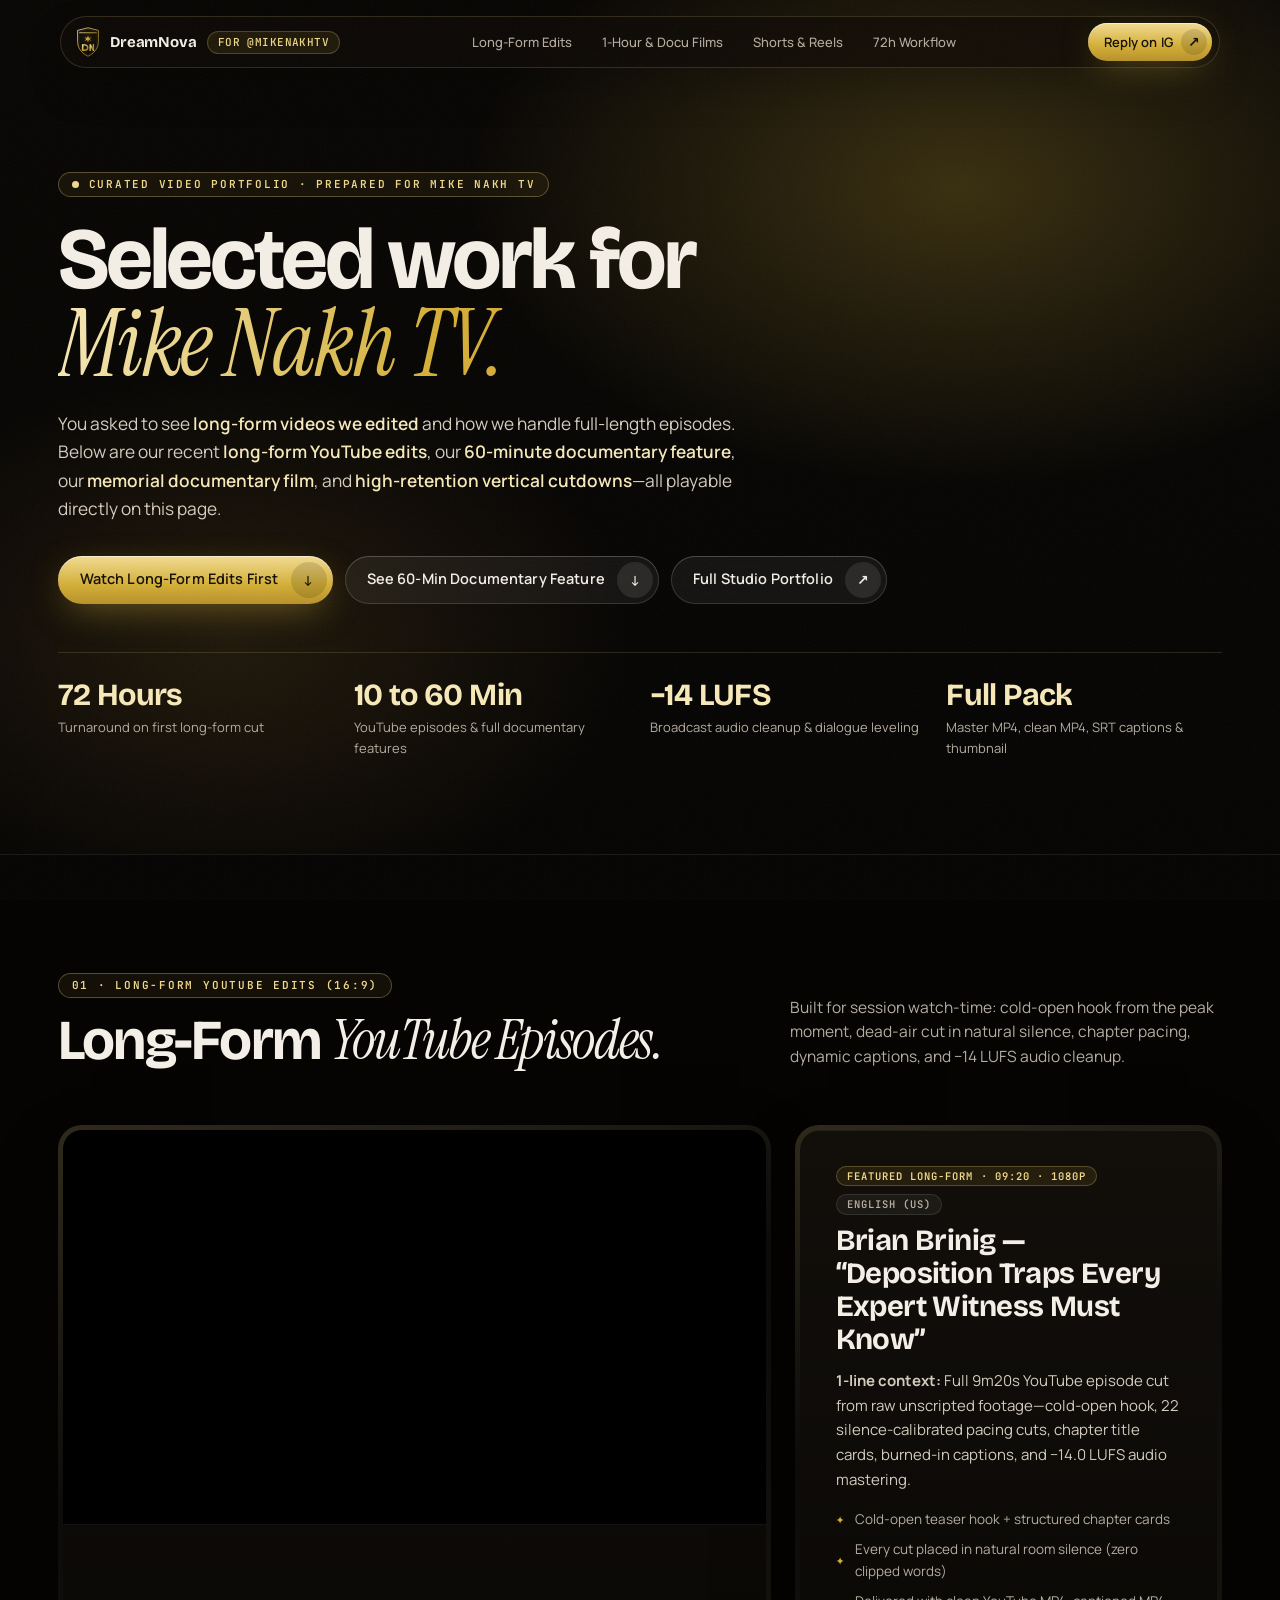
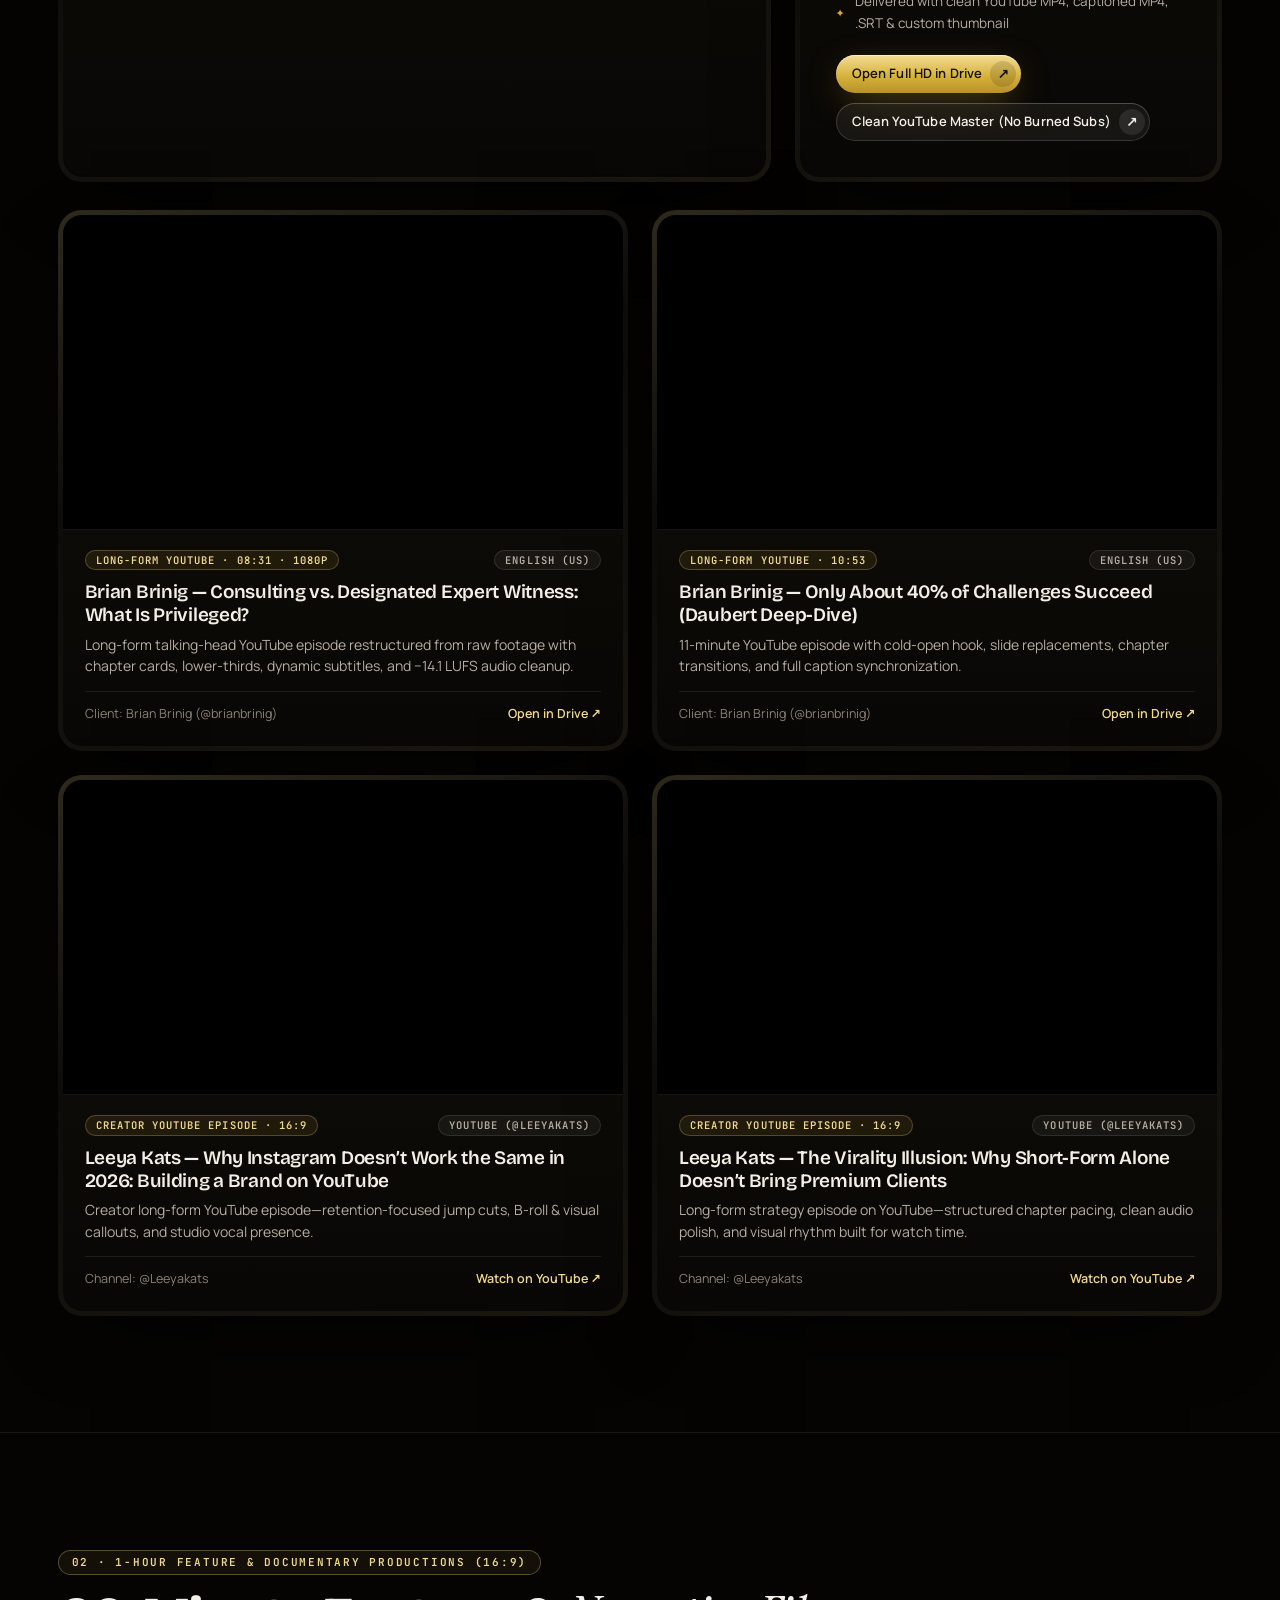
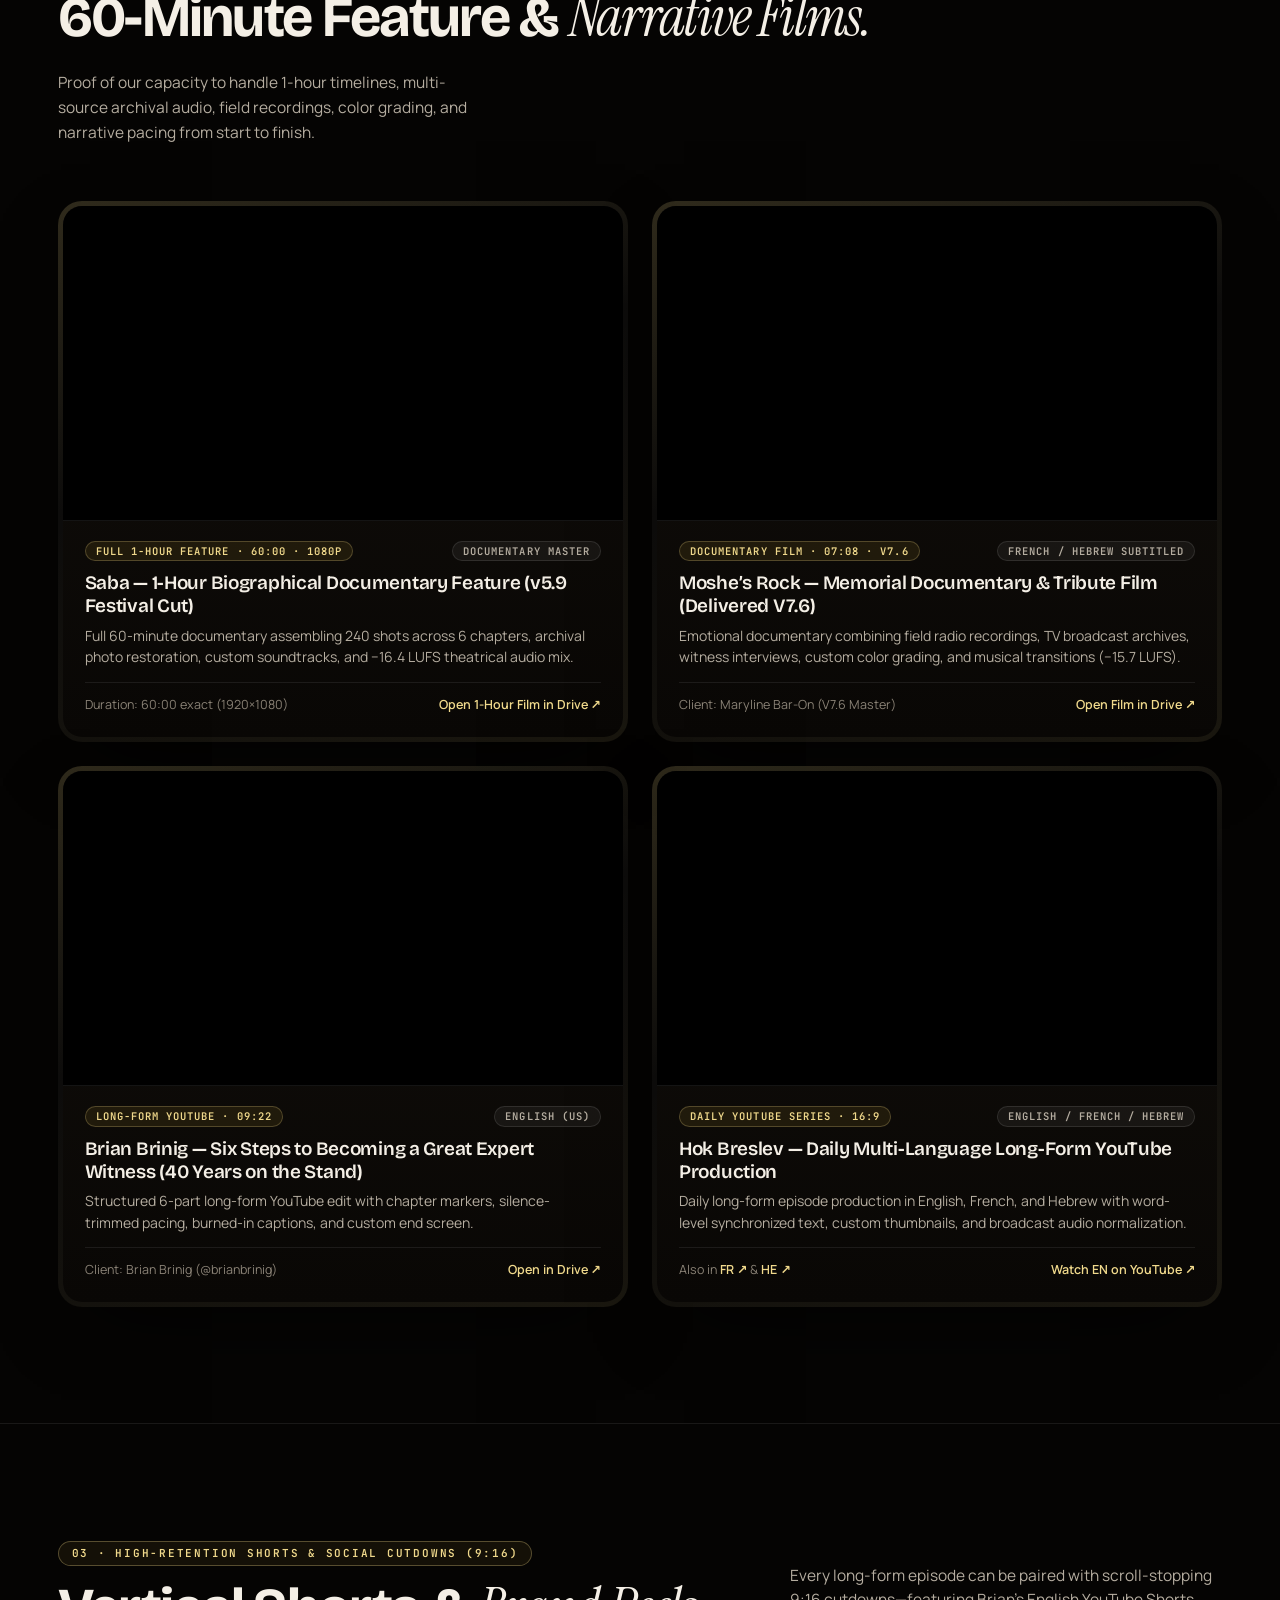
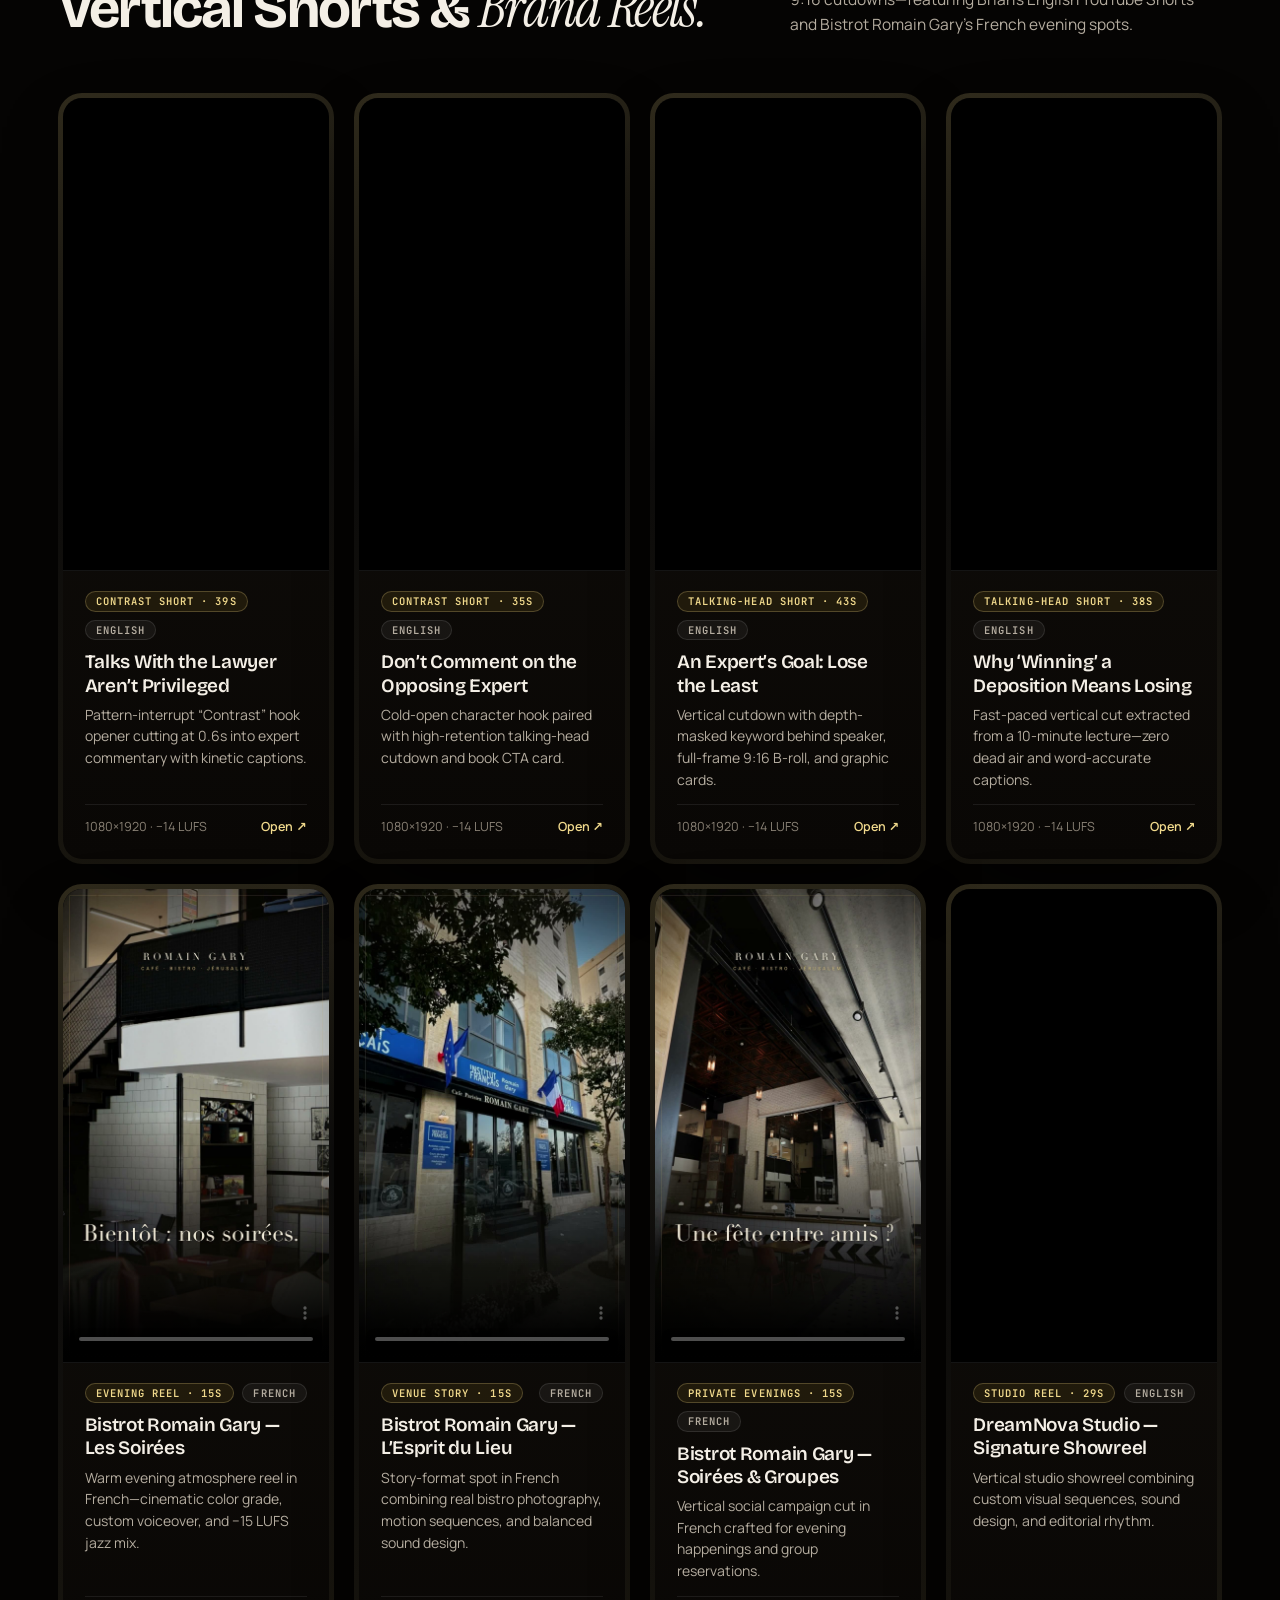
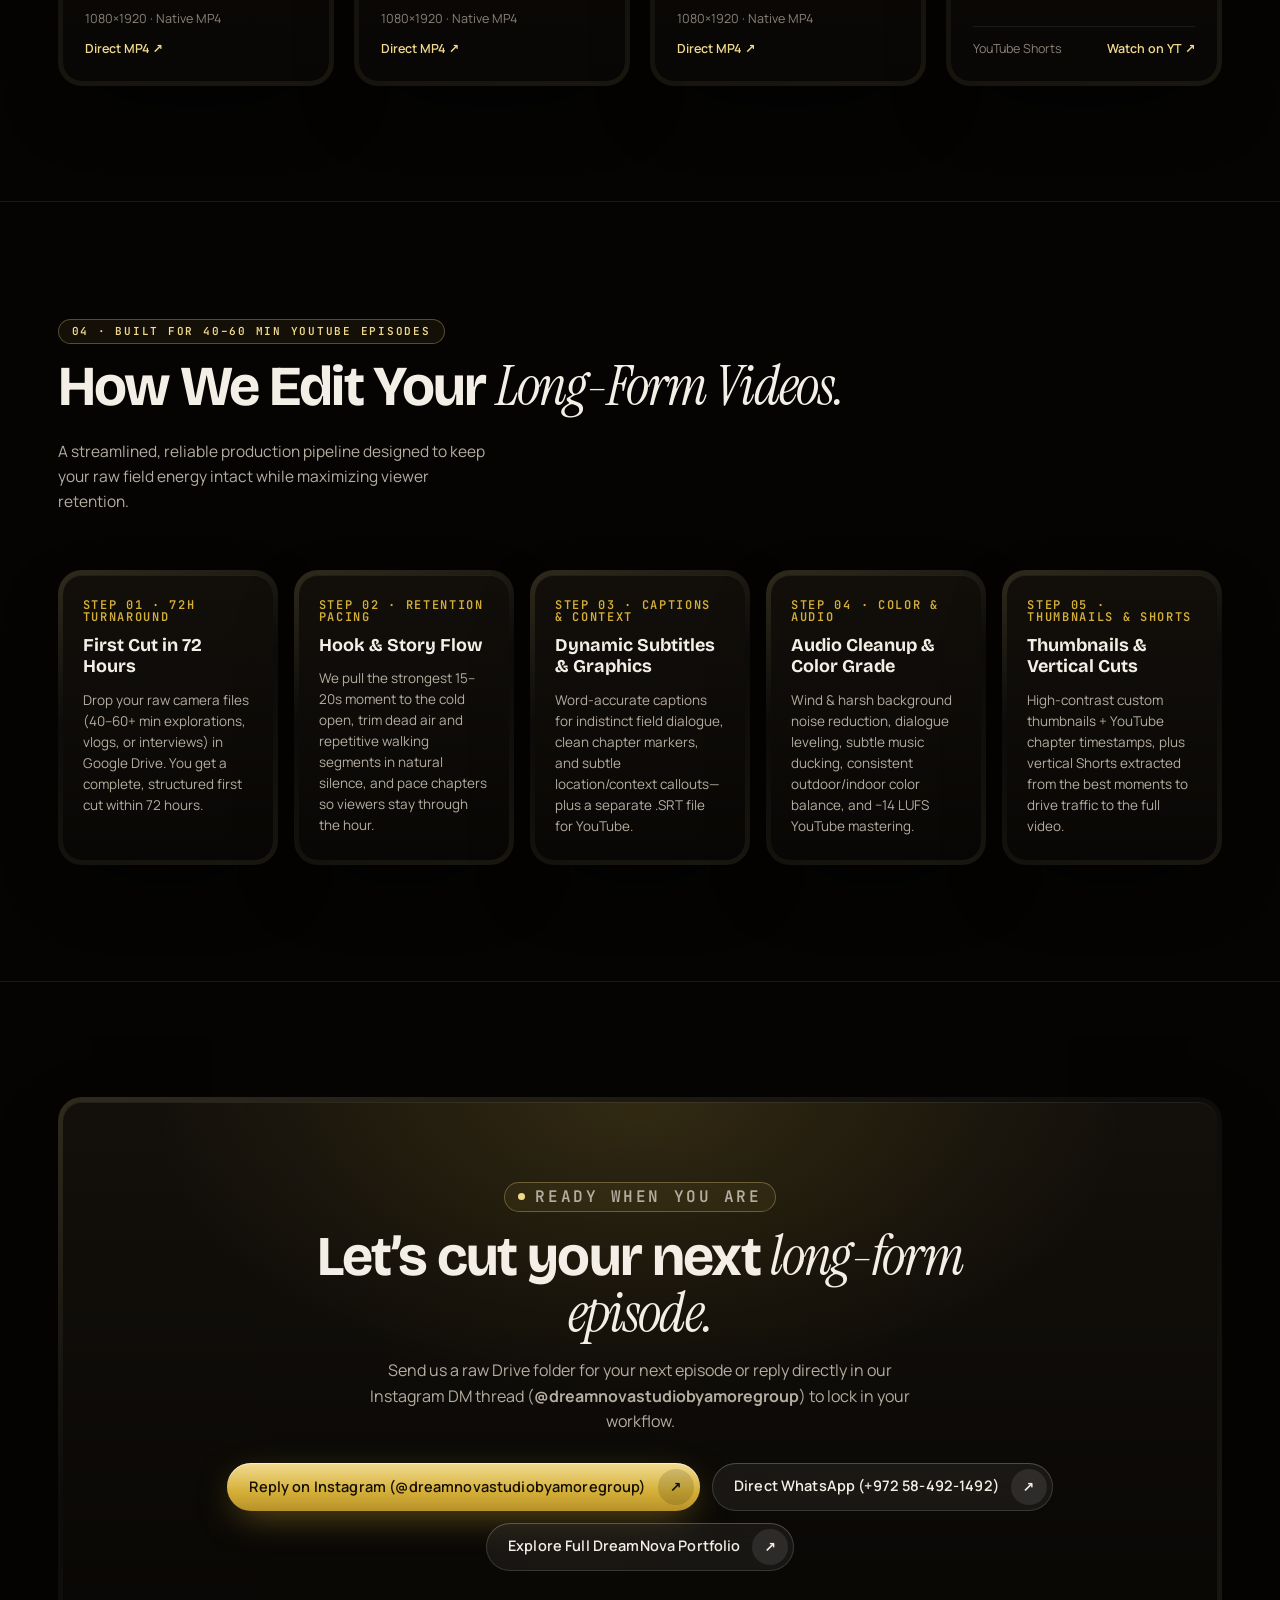
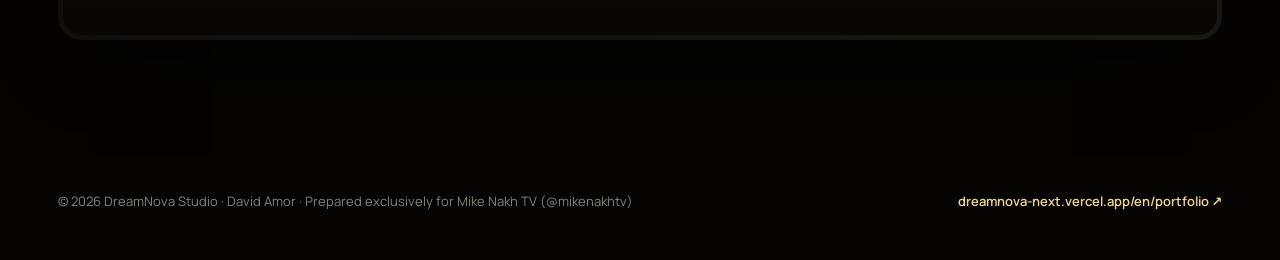
==== commit 4e1d6b98: "fix(mobile): prevent nav pill clipping on 390px and add scroll-margin-top" ====
--- a/index.html
+++ b/index.html
@@ -294,6 +294,7 @@
     section.block {
       padding: clamp(64px, 9vw, 120px) var(--pad);
       border-bottom: 1px solid var(--line2);
+      scroll-margin-top: 84px;
     }
     .sec-head {
       display: flex;
@@ -581,7 +582,8 @@
       .vcard__title { font-size: 16.5px; }
       .vcard__ctx { font-size: 13px; }
     }
-    @media (max-width: 480px) {
+    @media (max-width: 520px) {
+      .nav__badge { display: none; }
       .short-grid { grid-template-columns: 1fr; }
       .hero__actions .btn { width: 100%; justify-content: space-between; }
       .cta-buttons .btn { width: 100%; justify-content: space-between; }
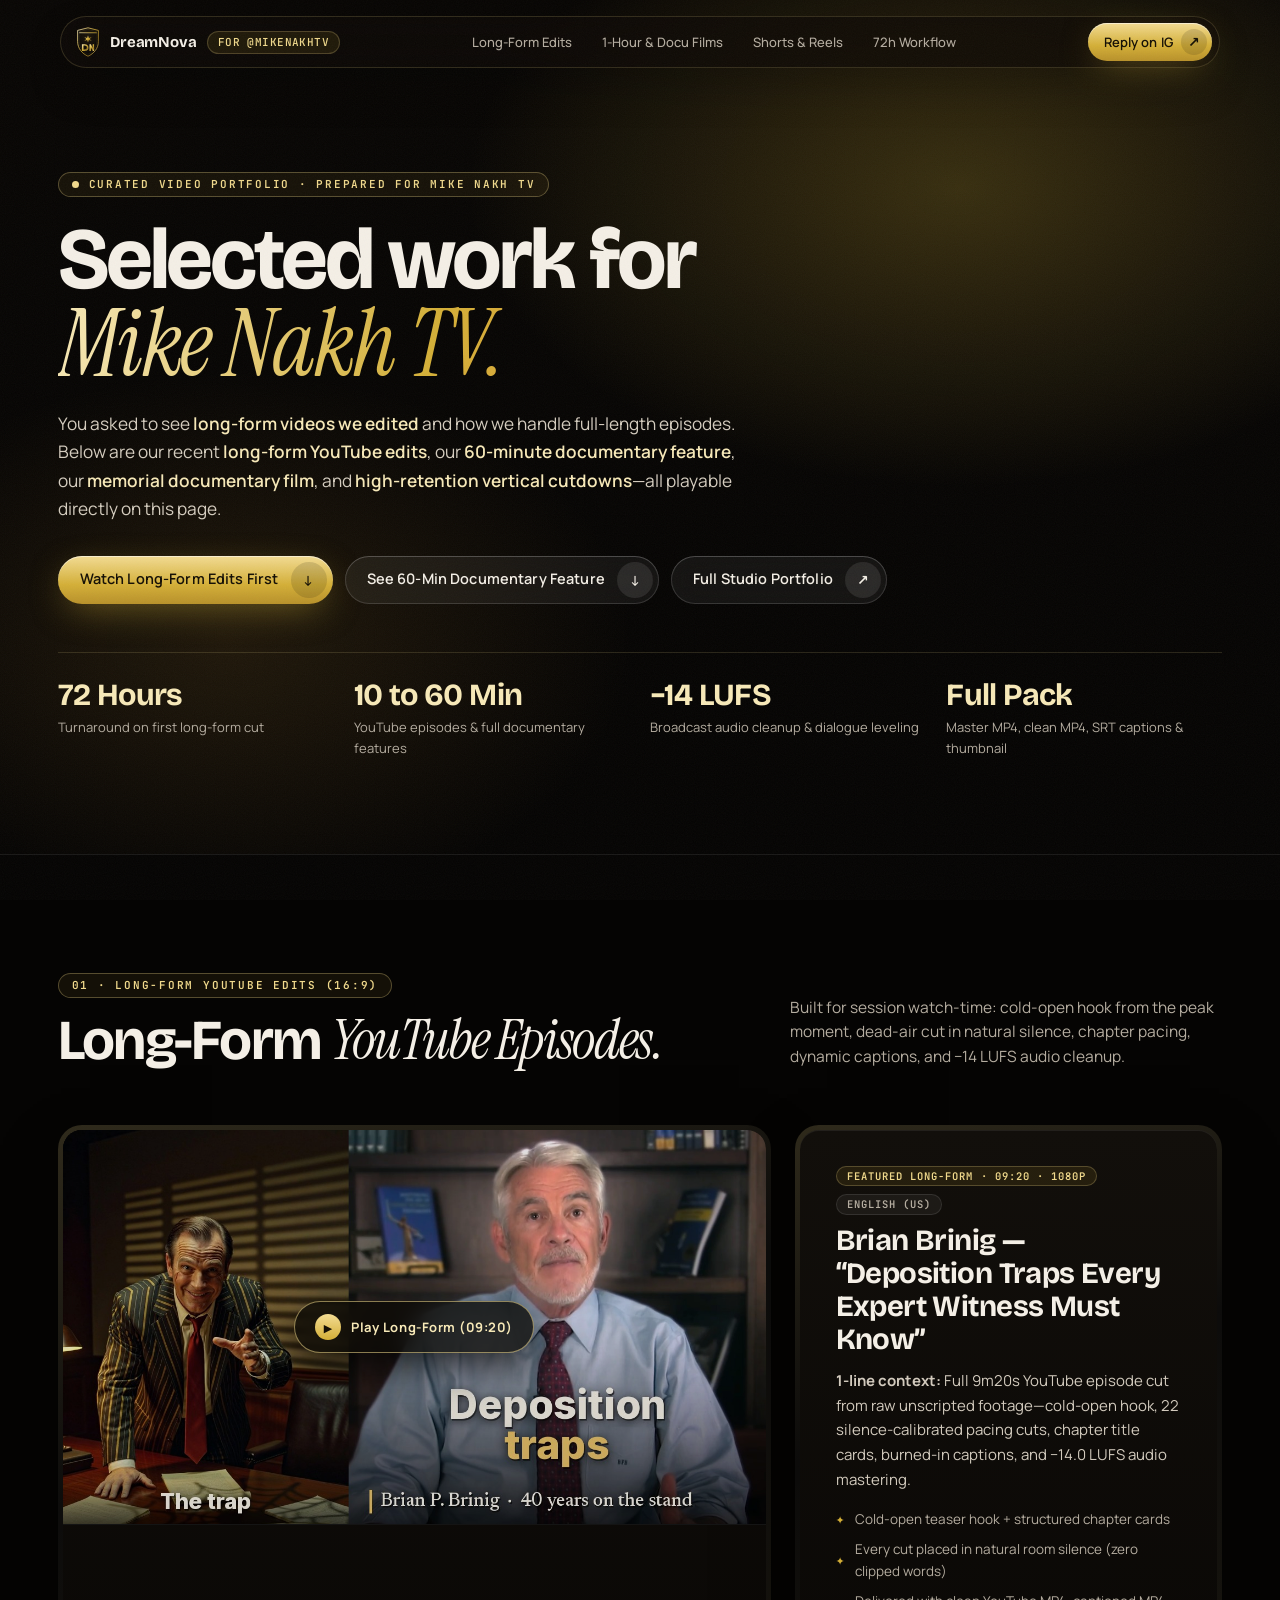
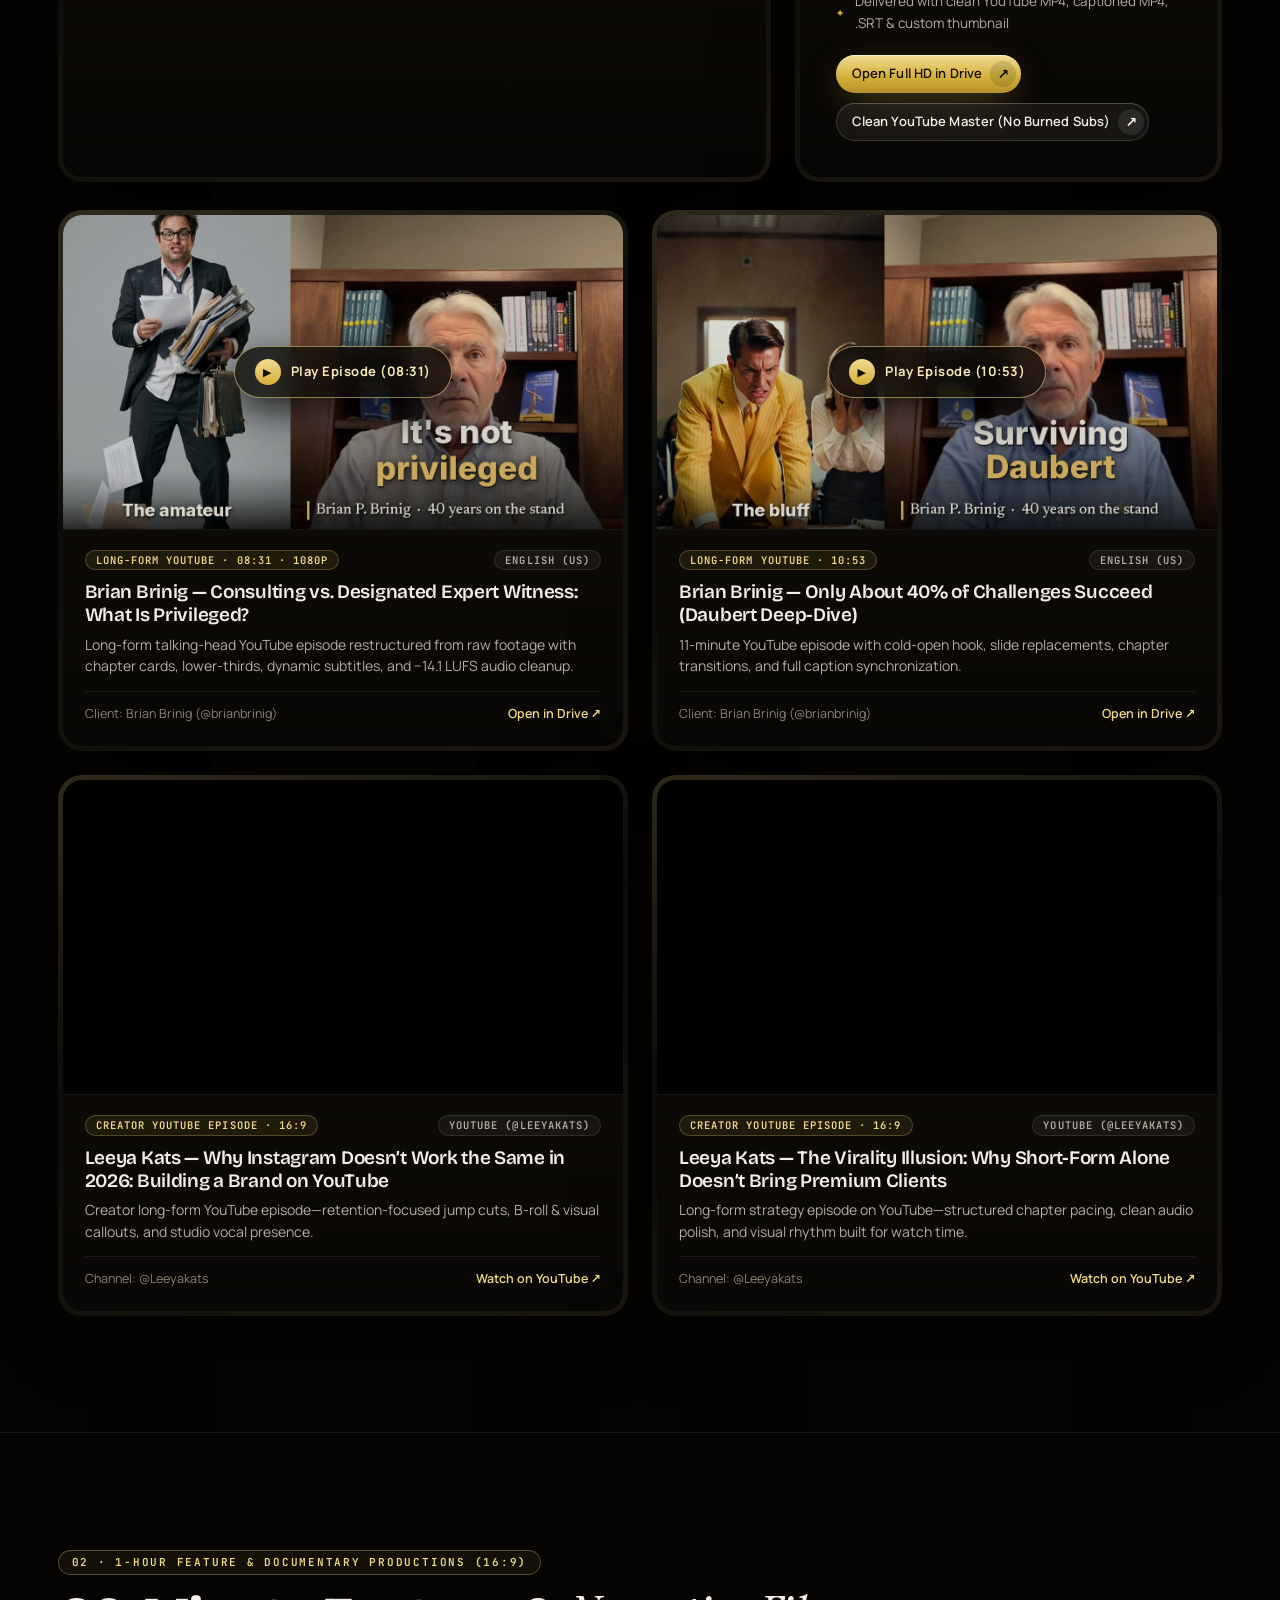
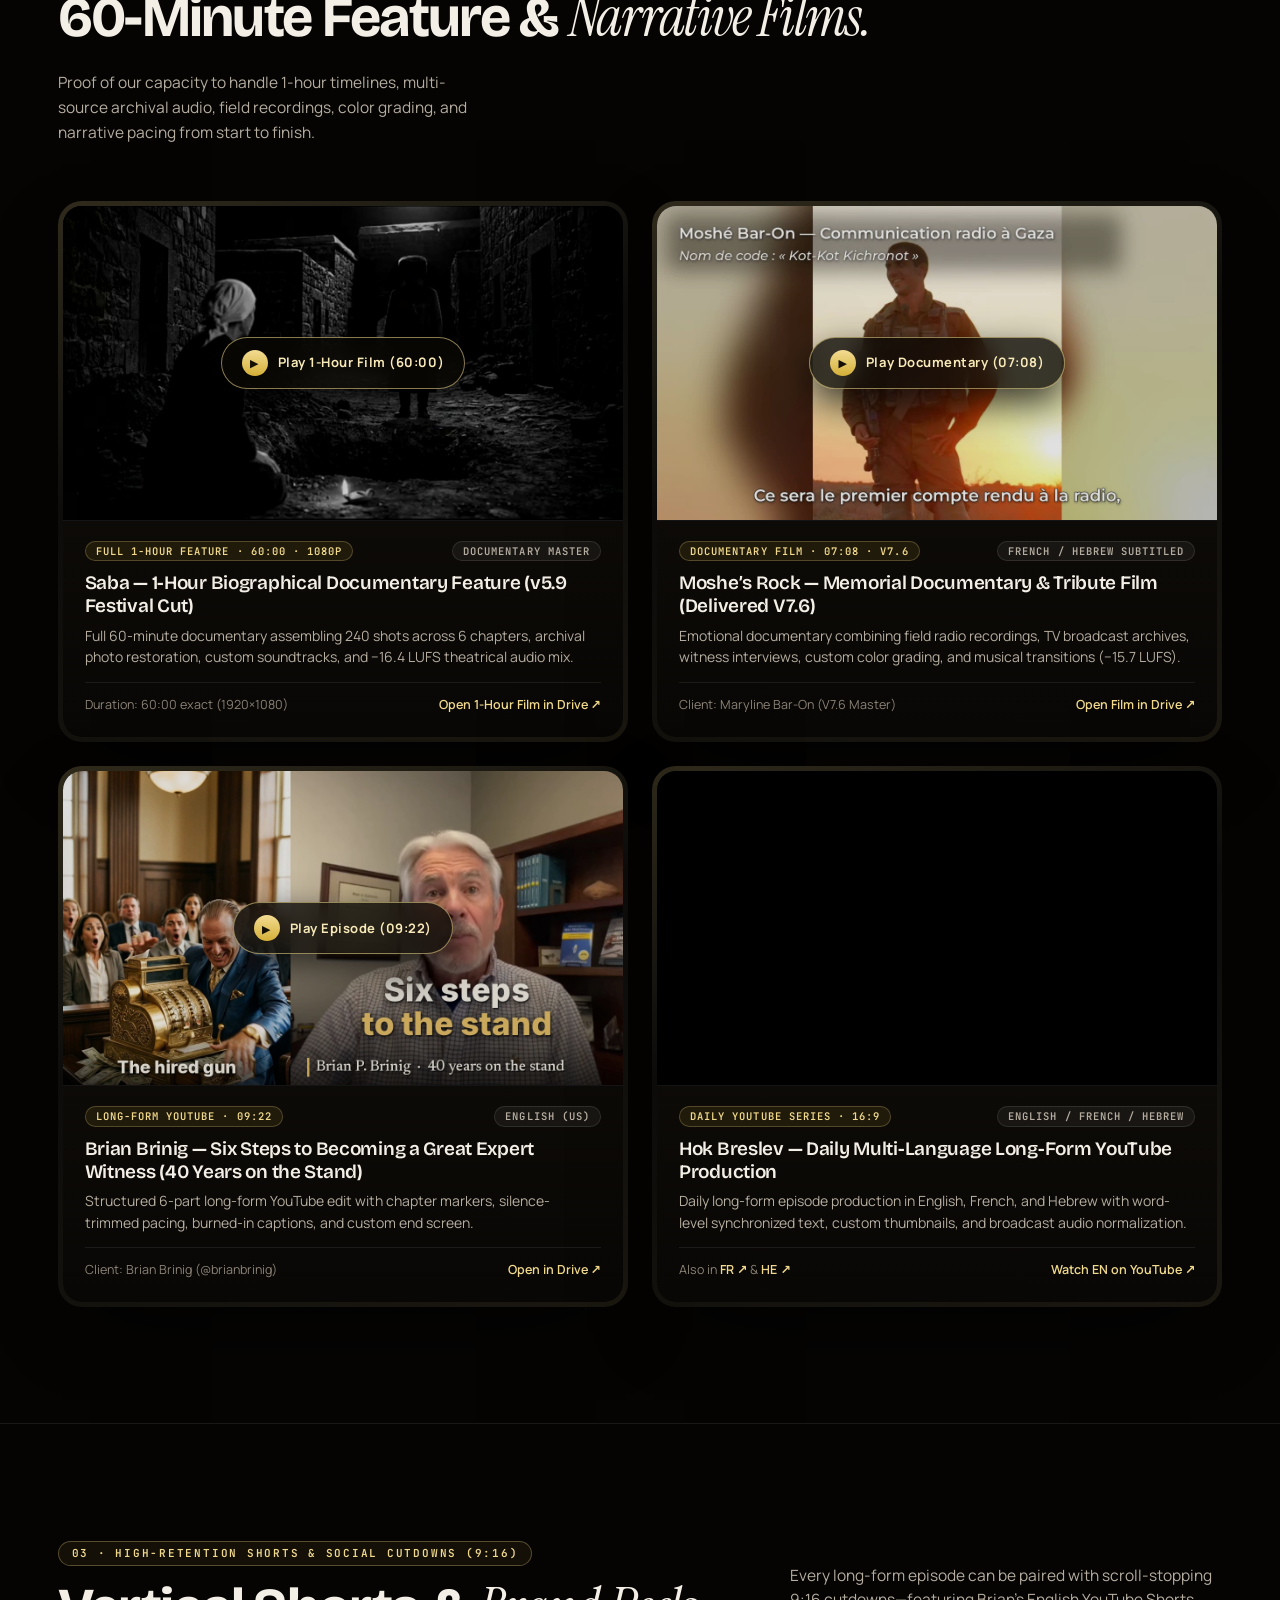
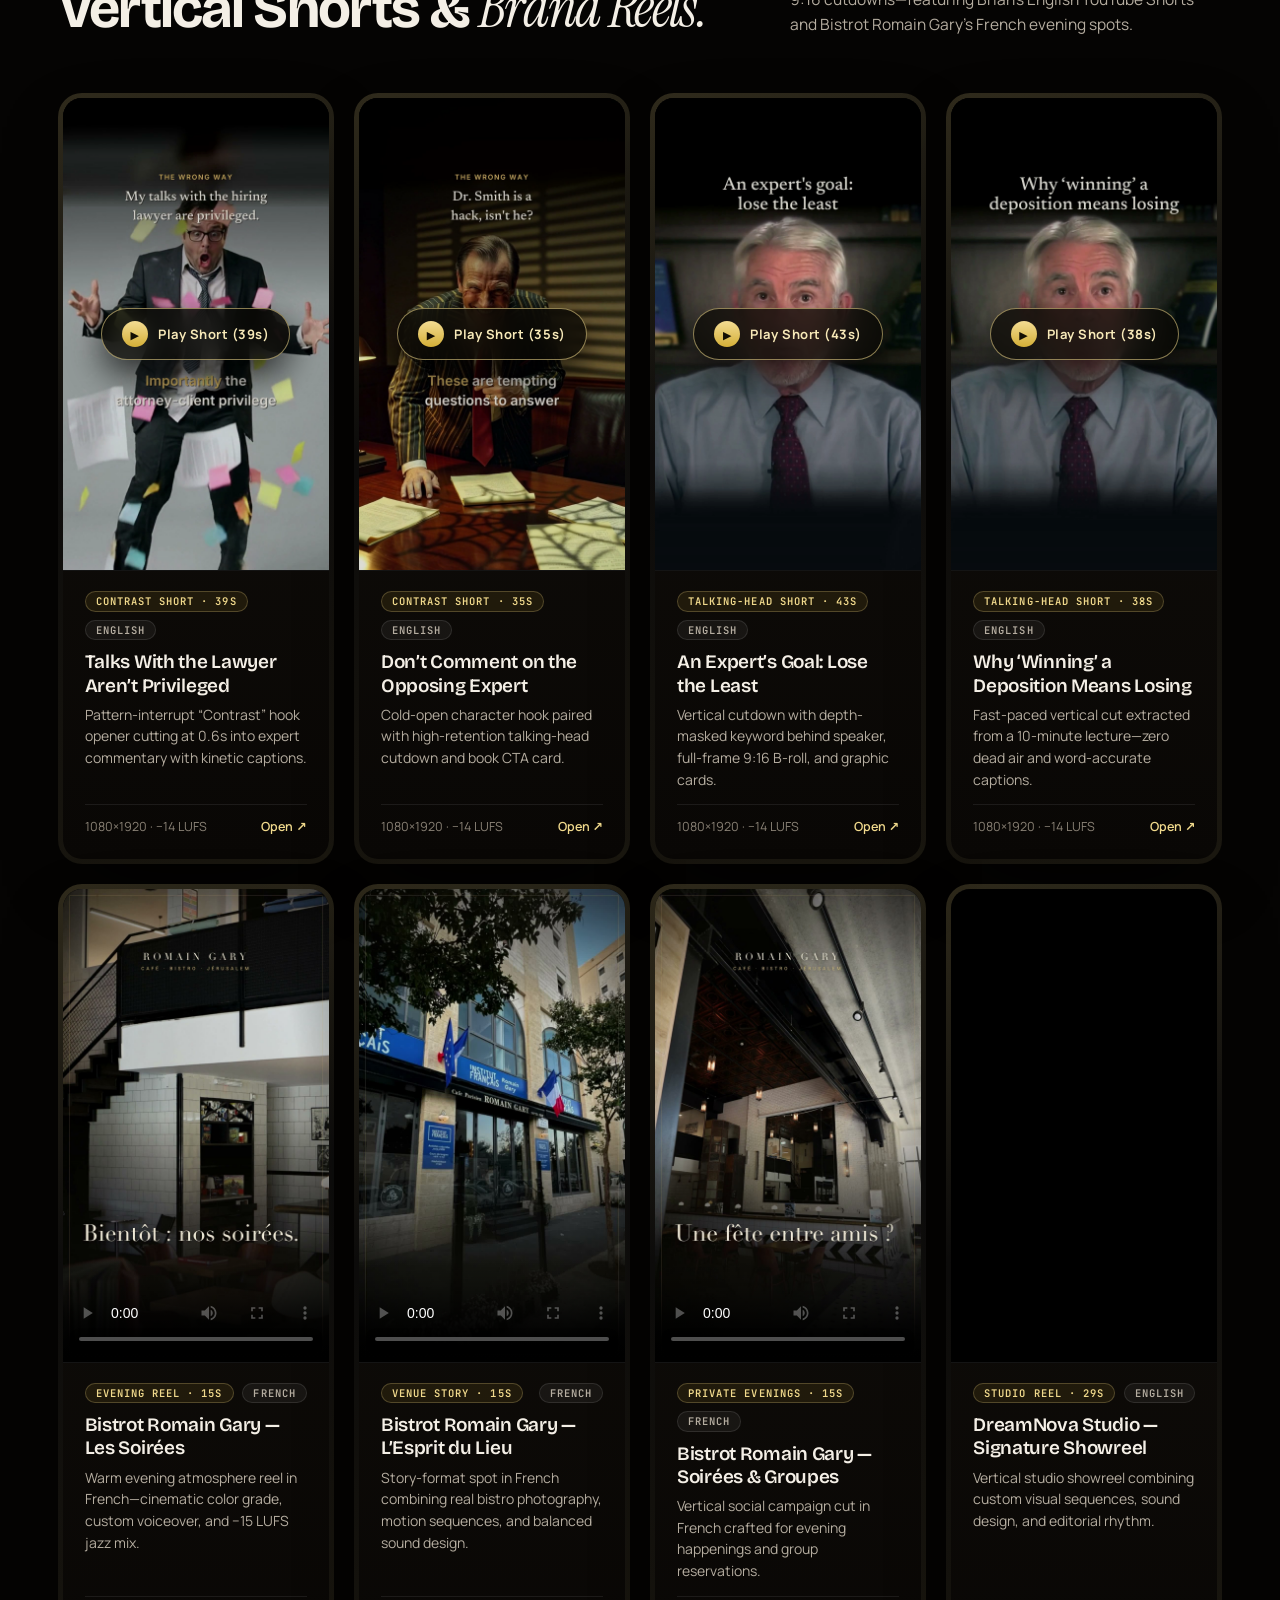
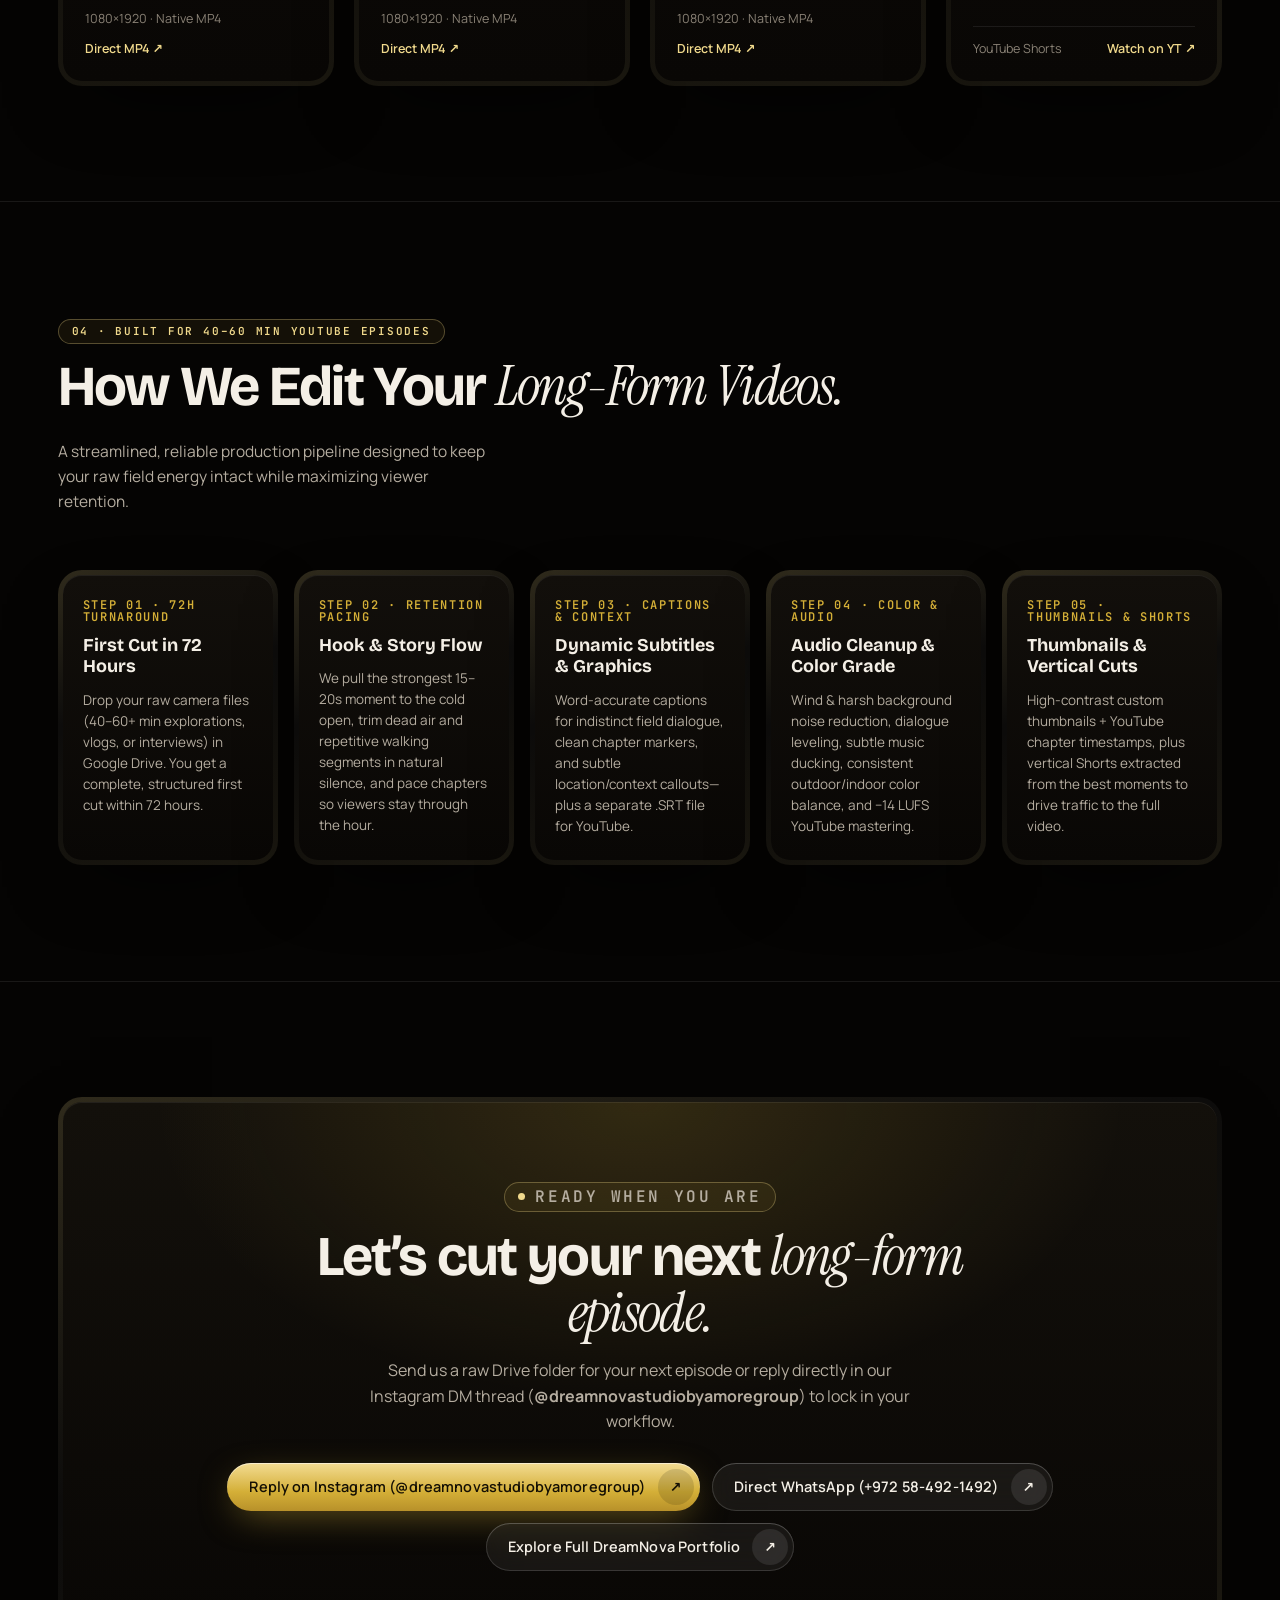
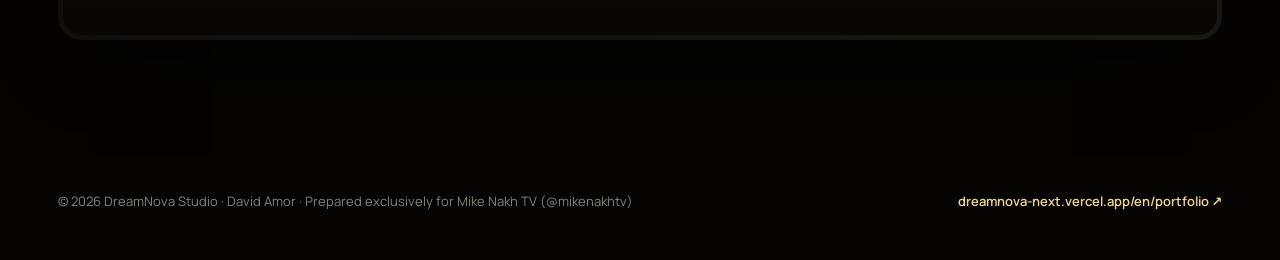
==== commit 77b385b4: "feat(players): add HD poster overlays over Drive embeds and refine mobile nav" ====
--- a/index.html
+++ b/index.html
@@ -424,6 +424,66 @@
       border: 0;
       object-fit: cover;
     }
+    .v-cover {
+      position: absolute;
+      inset: 0;
+      z-index: 3;
+      width: 100%;
+      height: 100%;
+      border: 0;
+      padding: 0;
+      background: #080604;
+      cursor: pointer;
+      display: grid;
+      place-items: center;
+      overflow: hidden;
+    }
+    .v-cover img {
+      position: absolute;
+      inset: 0;
+      width: 100%;
+      height: 100%;
+      object-fit: cover;
+      transition: transform 0.6s var(--ease), filter 0.4s;
+      filter: brightness(0.88);
+    }
+    .v-cover:hover img {
+      transform: scale(1.04);
+      filter: brightness(0.98);
+    }
+    .v-cover__play {
+      position: relative;
+      z-index: 2;
+      display: inline-flex;
+      align-items: center;
+      gap: 10px;
+      padding: 12px 20px;
+      border-radius: 999px;
+      background: rgba(10, 8, 5, 0.78);
+      backdrop-filter: blur(12px);
+      -webkit-backdrop-filter: blur(12px);
+      border: 1px solid rgba(240, 217, 140, 0.55);
+      color: var(--gold-pale);
+      font: 700 13px/1 var(--f-body);
+      letter-spacing: 0.04em;
+      box-shadow: 0 14px 36px rgba(0, 0, 0, 0.75);
+      transition: transform 0.35s var(--ease), background 0.3s;
+    }
+    .v-cover:hover .v-cover__play {
+      transform: scale(1.06);
+      background: linear-gradient(180deg, #f3dc93, #d4af37);
+      color: #140f04;
+    }
+    .v-cover__dot {
+      display: grid;
+      place-items: center;
+      width: 26px;
+      height: 26px;
+      border-radius: 50%;
+      background: linear-gradient(180deg, #f3dc93, #d4af37);
+      color: #140f04;
+      font-size: 11px;
+    }
 
     /* Card Body */
     .vcard__body {
@@ -573,7 +633,8 @@
     }
     @media (max-width: 760px) {
       .nav__links { display: none; }
-      .nav { padding: 6px 8px 6px 12px; }
+      .nav__badge { display: none; }
+      .nav { padding: 6px 8px 6px 14px; }
       .hero__specs { grid-template-columns: repeat(2, 1fr); gap: 16px; }
       .long-grid { grid-template-columns: 1fr; }
       .short-grid { grid-template-columns: repeat(2, 1fr); gap: 12px; }
@@ -676,6 +737,10 @@
           <div class="shell">
             <div class="core">
               <div class="player-16x9">
+                <button type="button" class="v-cover" onclick="this.remove()" aria-label="Play Brian Brinig Deposition Traps Long-Form Edit">
+                  <img src="assets/thumb_deposition-traps.jpg" alt="Deposition Traps Every Expert Witness Must Know">
+                  <span class="v-cover__play"><span class="v-cover__dot">▶</span>Play Long-Form (09:20)</span>
+                </button>
                 <iframe src="https://drive.google.com/file/d/1H5q7hg7GIFa6bMQ-lVZ7xUhX7SRYy1hR/preview" allow="autoplay; fullscreen" loading="eager" title="Brian Brinig — Deposition Traps Long-Form Edit"></iframe>
               </div>
             </div>
@@ -717,6 +782,10 @@
           <article class="shell">
             <div class="core">
               <div class="player-16x9">
+                <button type="button" class="v-cover" onclick="this.remove()" aria-label="Play Brian Brinig Privilege Long-Form Edit">
+                  <img src="assets/thumb_privilege.jpg" alt="Consulting vs Designated Expert Witness" loading="lazy">
+                  <span class="v-cover__play"><span class="v-cover__dot">▶</span>Play Episode (08:31)</span>
+                </button>
                 <iframe src="https://drive.google.com/file/d/1umDc5w032JR_hzhAyjwQmsfclusHk8qg/preview" allow="autoplay; fullscreen" loading="lazy" title="Brian Brinig — Consulting vs Designated Expert Witness"></iframe>
               </div>
               <div class="vcard__body">
@@ -740,6 +809,10 @@
           <article class="shell">
             <div class="core">
               <div class="player-16x9">
+                <button type="button" class="v-cover" onclick="this.remove()" aria-label="Play Brian Brinig Daubert Long-Form Edit">
+                  <img src="assets/thumb_daubert.jpg" alt="Only About 40% of Challenges Succeed" loading="lazy">
+                  <span class="v-cover__play"><span class="v-cover__dot">▶</span>Play Episode (10:53)</span>
+                </button>
                 <iframe src="https://drive.google.com/file/d/1-N8TiGOBsNbNj_bHkbJ7yzqCYLeow71p/preview" allow="autoplay; fullscreen" loading="lazy" title="Brian Brinig — Daubert Challenges Long-Form Edit"></iframe>
               </div>
               <div class="vcard__body">
@@ -826,6 +899,10 @@
           <article class="shell">
             <div class="core">
               <div class="player-16x9">
+                <button type="button" class="v-cover" onclick="this.remove()" aria-label="Play Saba 1-Hour Documentary Feature">
+                  <img src="assets/saba_poster.jpg" alt="Saba — 1-Hour Biographical Documentary Feature" loading="lazy">
+                  <span class="v-cover__play"><span class="v-cover__dot">▶</span>Play 1-Hour Film (60:00)</span>
+                </button>
                 <iframe src="https://drive.google.com/file/d/142IYnzexEQEsrYt-iPQtPIwG6ZQKe2fa/preview" allow="autoplay; fullscreen" loading="lazy" title="Saba — 60-Minute Documentary Feature (v5.9)"></iframe>
               </div>
               <div class="vcard__body">
@@ -849,6 +926,10 @@
           <article class="shell">
             <div class="core">
               <div class="player-16x9">
+                <button type="button" class="v-cover" onclick="this.remove()" aria-label="Play Moshe's Rock Memorial Documentary Film">
+                  <img src="assets/maryline_v76.jpg" alt="Moshe's Rock — Memorial Documentary Film" loading="lazy">
+                  <span class="v-cover__play"><span class="v-cover__dot">▶</span>Play Documentary (07:08)</span>
+                </button>
                 <iframe src="https://drive.google.com/file/d/16KXiUSoE1aHI_hcx4zr3UJHwNPgv_8a9/preview" allow="autoplay; fullscreen" loading="lazy" title="Moshe's Rock — Memorial Documentary Film (V7.6)"></iframe>
               </div>
               <div class="vcard__body">
@@ -872,6 +953,10 @@
           <article class="shell">
             <div class="core">
               <div class="player-16x9">
+                <button type="button" class="v-cover" onclick="this.remove()" aria-label="Play Brian Brinig Six Steps Long-Form Edit">
+                  <img src="assets/thumb_six-steps.jpg" alt="Six Steps to Becoming a Great Expert Witness" loading="lazy">
+                  <span class="v-cover__play"><span class="v-cover__dot">▶</span>Play Episode (09:22)</span>
+                </button>
                 <iframe src="https://drive.google.com/file/d/1B95AwUWRA9Snz8QDAwRjBEqJRh95qt-j/preview" allow="autoplay; fullscreen" loading="lazy" title="Brian Brinig — Six Steps to Becoming a Great Expert Witness"></iframe>
               </div>
               <div class="vcard__body">
@@ -935,6 +1020,10 @@
           <article class="shell">
             <div class="core">
               <div class="player-9x16">
+                <button type="button" class="v-cover" onclick="this.remove()" aria-label="Play Short — Talks with the lawyer aren't privileged">
+                  <img src="assets/short_contrast_13.jpg" alt="Talks With the Lawyer Aren't Privileged" loading="lazy">
+                  <span class="v-cover__play"><span class="v-cover__dot">▶</span>Play Short (39s)</span>
+                </button>
                 <iframe src="https://drive.google.com/file/d/1RYxCOWAHpOVuTb6N_2GL6fFdpvzJltNs/preview" allow="autoplay; fullscreen" loading="lazy" title="Brian Brinig Short — Talks with the lawyer aren't privileged"></iframe>
               </div>
               <div class="vcard__body">
@@ -958,6 +1047,10 @@
           <article class="shell">
             <div class="core">
               <div class="player-9x16">
+                <button type="button" class="v-cover" onclick="this.remove()" aria-label="Play Short — Don't comment on the opposing expert">
+                  <img src="assets/short_contrast_15.jpg" alt="Don't Comment on the Opposing Expert" loading="lazy">
+                  <span class="v-cover__play"><span class="v-cover__dot">▶</span>Play Short (35s)</span>
+                </button>
                 <iframe src="https://drive.google.com/file/d/1B9h84gFrvssvKWeQY9grqYvPJQ7YcKga/preview" allow="autoplay; fullscreen" loading="lazy" title="Brian Brinig Short — Don't comment on the opposing expert"></iframe>
               </div>
               <div class="vcard__body">
@@ -981,6 +1074,10 @@
           <article class="shell">
             <div class="core">
               <div class="player-9x16">
+                <button type="button" class="v-cover" onclick="this.remove()" aria-label="Play Short — An expert's goal: lose the least">
+                  <img src="assets/short_th_01.jpg" alt="An Expert's Goal: Lose the Least" loading="lazy">
+                  <span class="v-cover__play"><span class="v-cover__dot">▶</span>Play Short (43s)</span>
+                </button>
                 <iframe src="https://drive.google.com/file/d/18WFB28Os8WbBwz0Ko2-J4N1cKc7TBWWO/preview" allow="autoplay; fullscreen" loading="lazy" title="Brian Brinig Short — An expert's goal: lose the least"></iframe>
               </div>
               <div class="vcard__body">
@@ -1004,6 +1101,10 @@
           <article class="shell">
             <div class="core">
               <div class="player-9x16">
+                <button type="button" class="v-cover" onclick="this.remove()" aria-label="Play Short — Why winning a deposition means losing">
+                  <img src="assets/short_th_02.jpg" alt="Why Winning a Deposition Means Losing" loading="lazy">
+                  <span class="v-cover__play"><span class="v-cover__dot">▶</span>Play Short (38s)</span>
+                </button>
                 <iframe src="https://drive.google.com/file/d/1d0Dw4zBznuGuNVApdOQVS6MCImopJX0o/preview" allow="autoplay; fullscreen" loading="lazy" title="Brian Brinig Short — Why winning a deposition means losing"></iframe>
               </div>
               <div class="vcard__body">
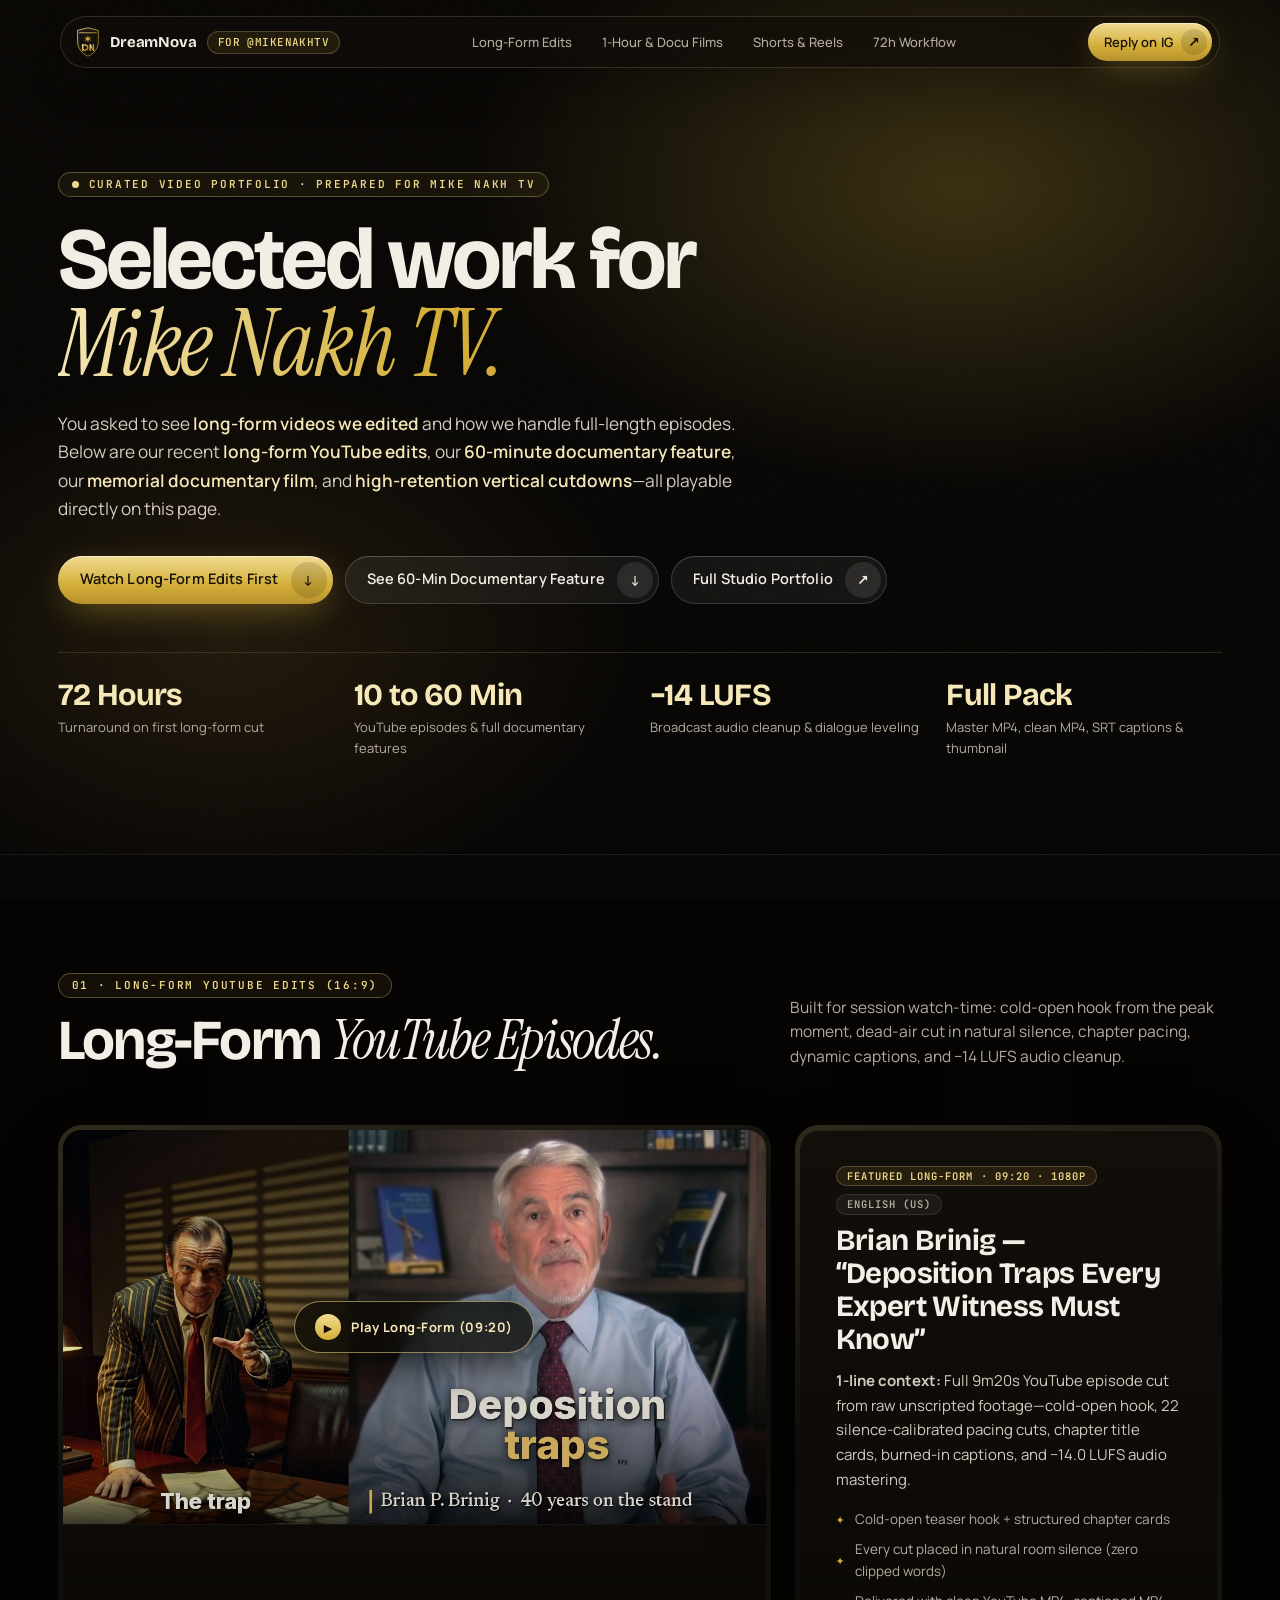
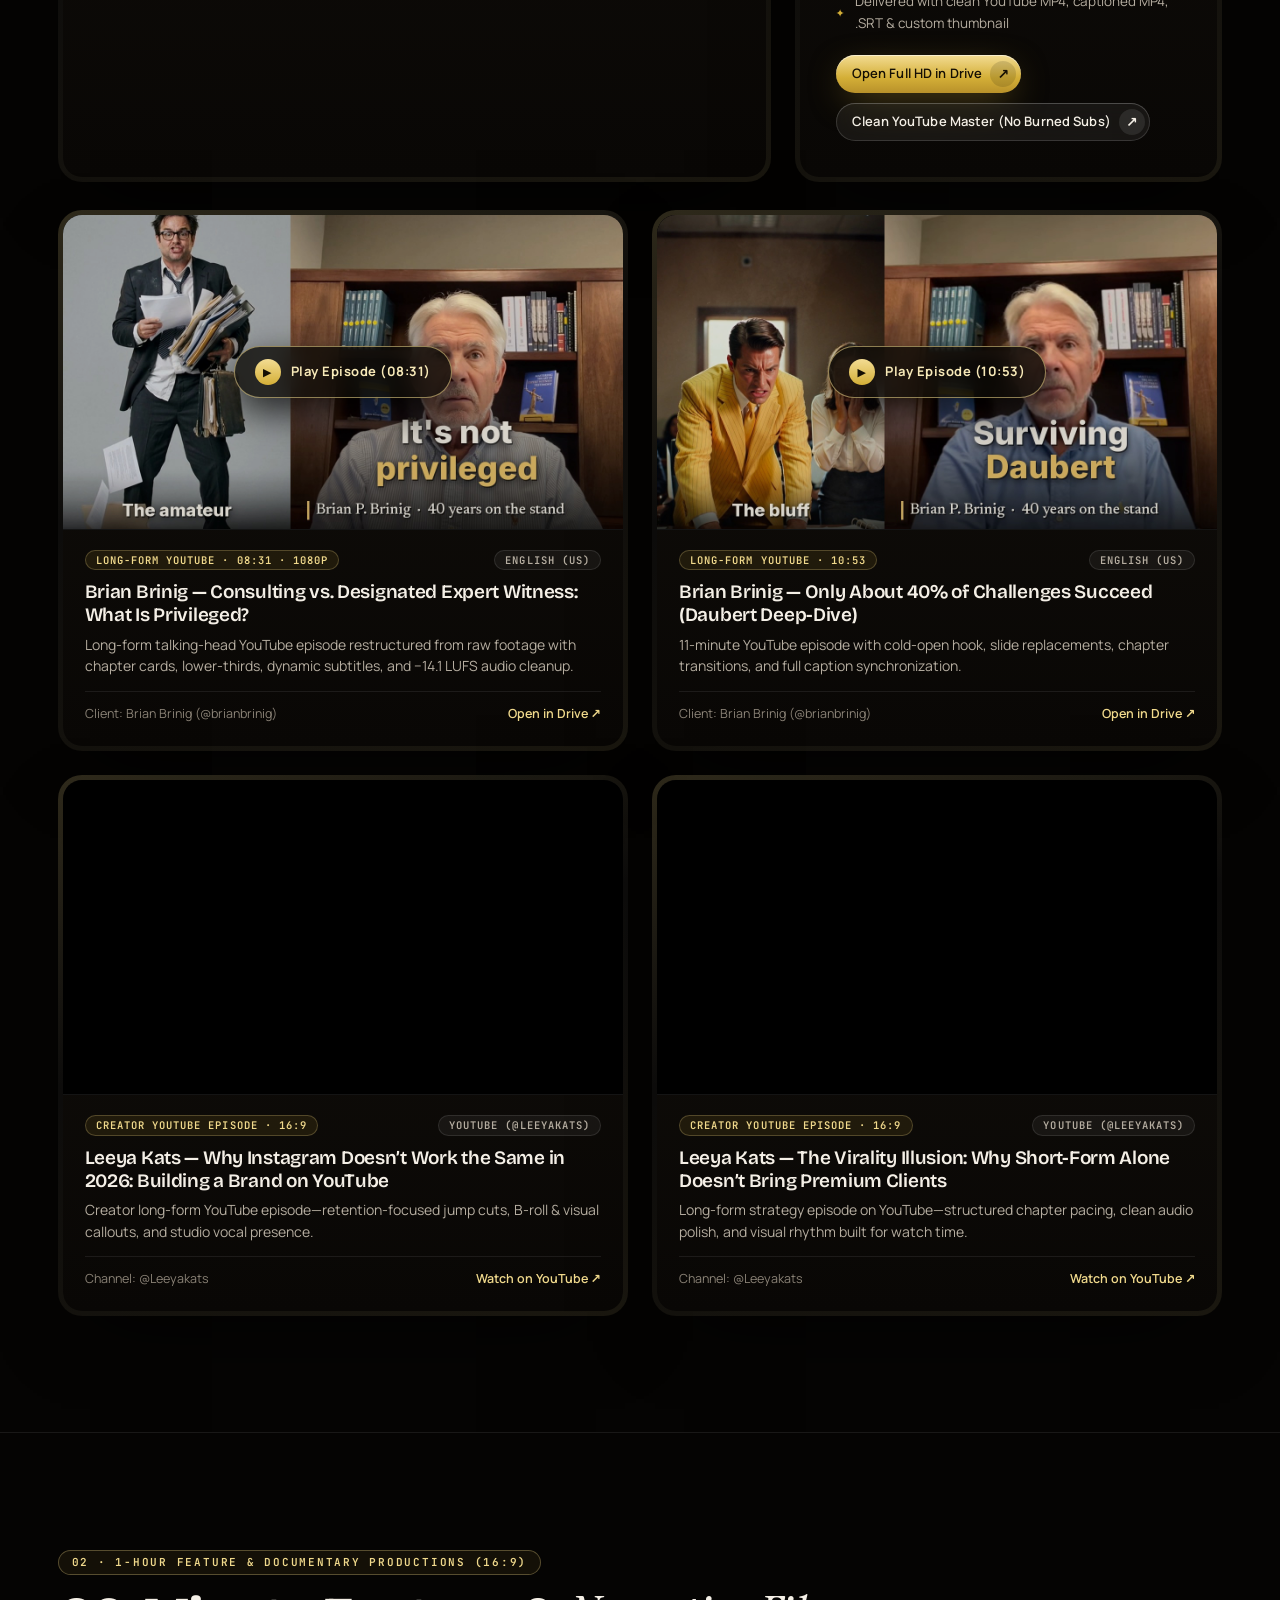
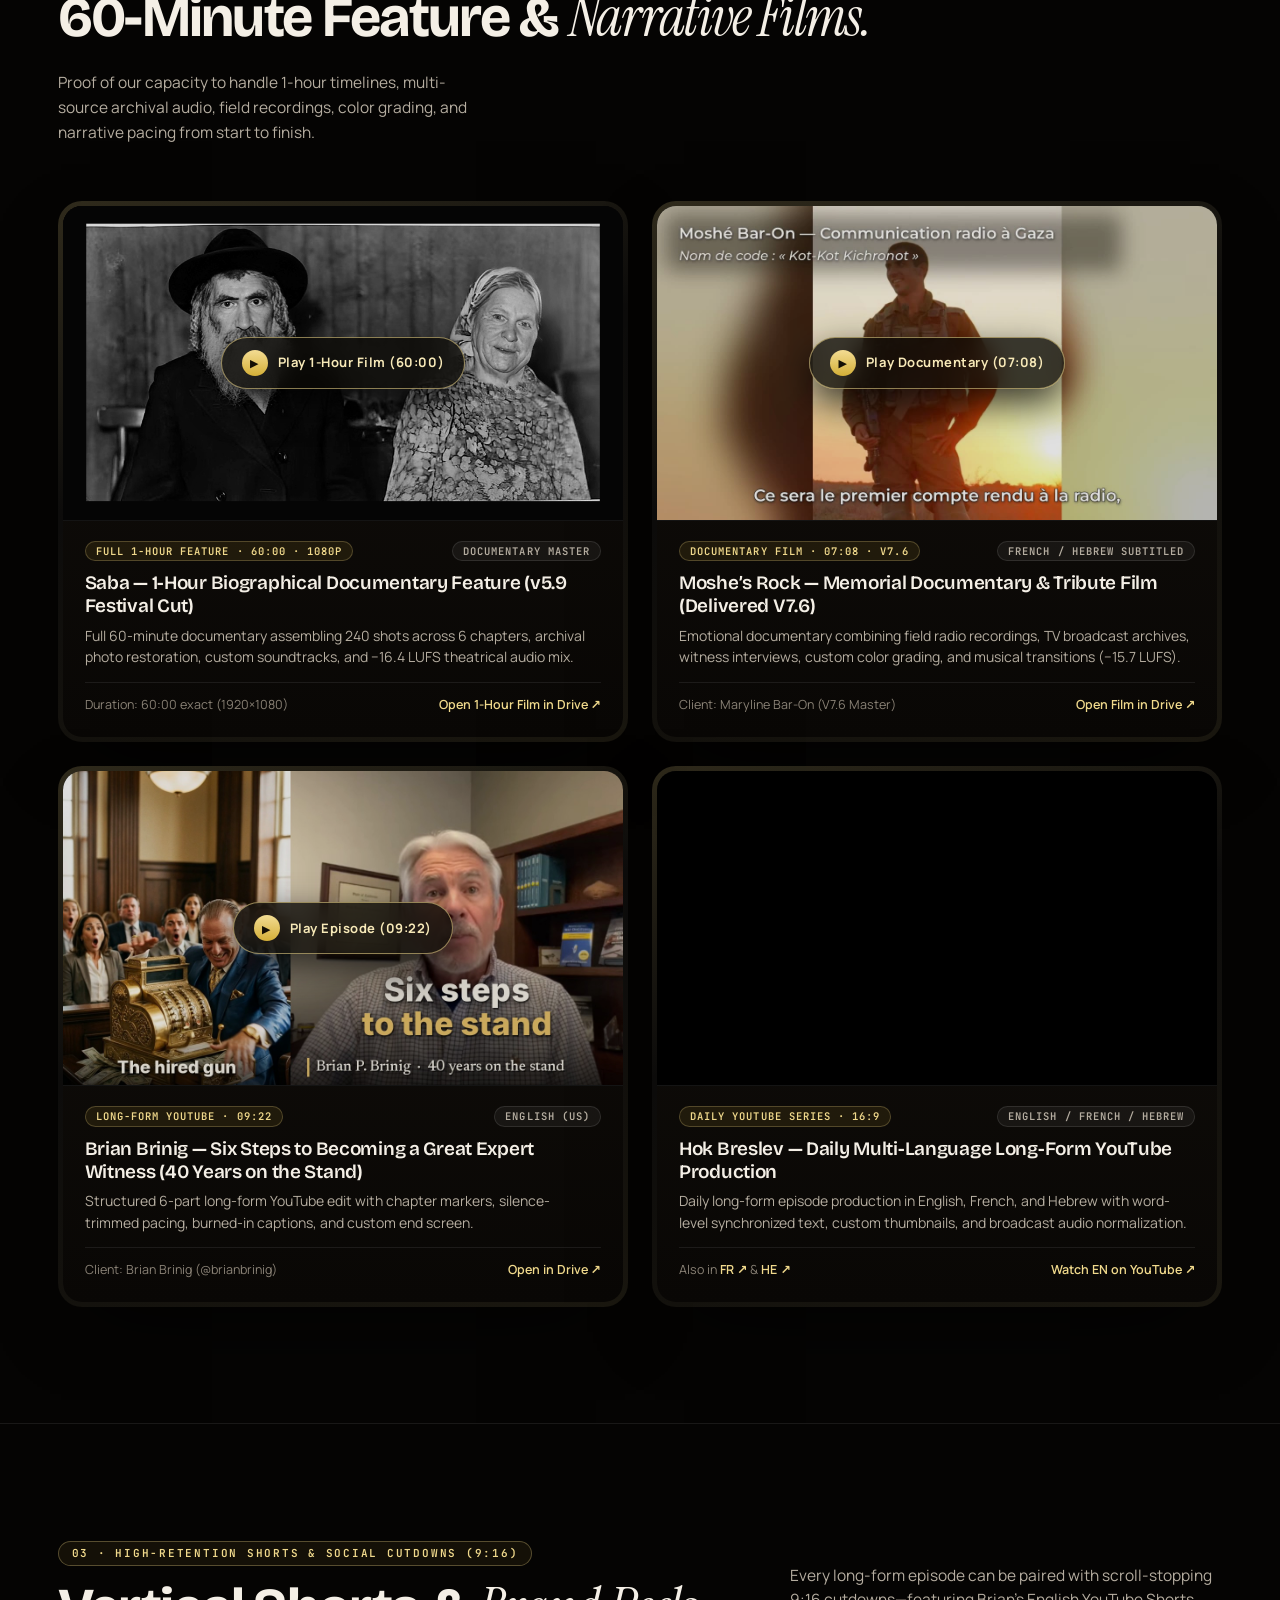
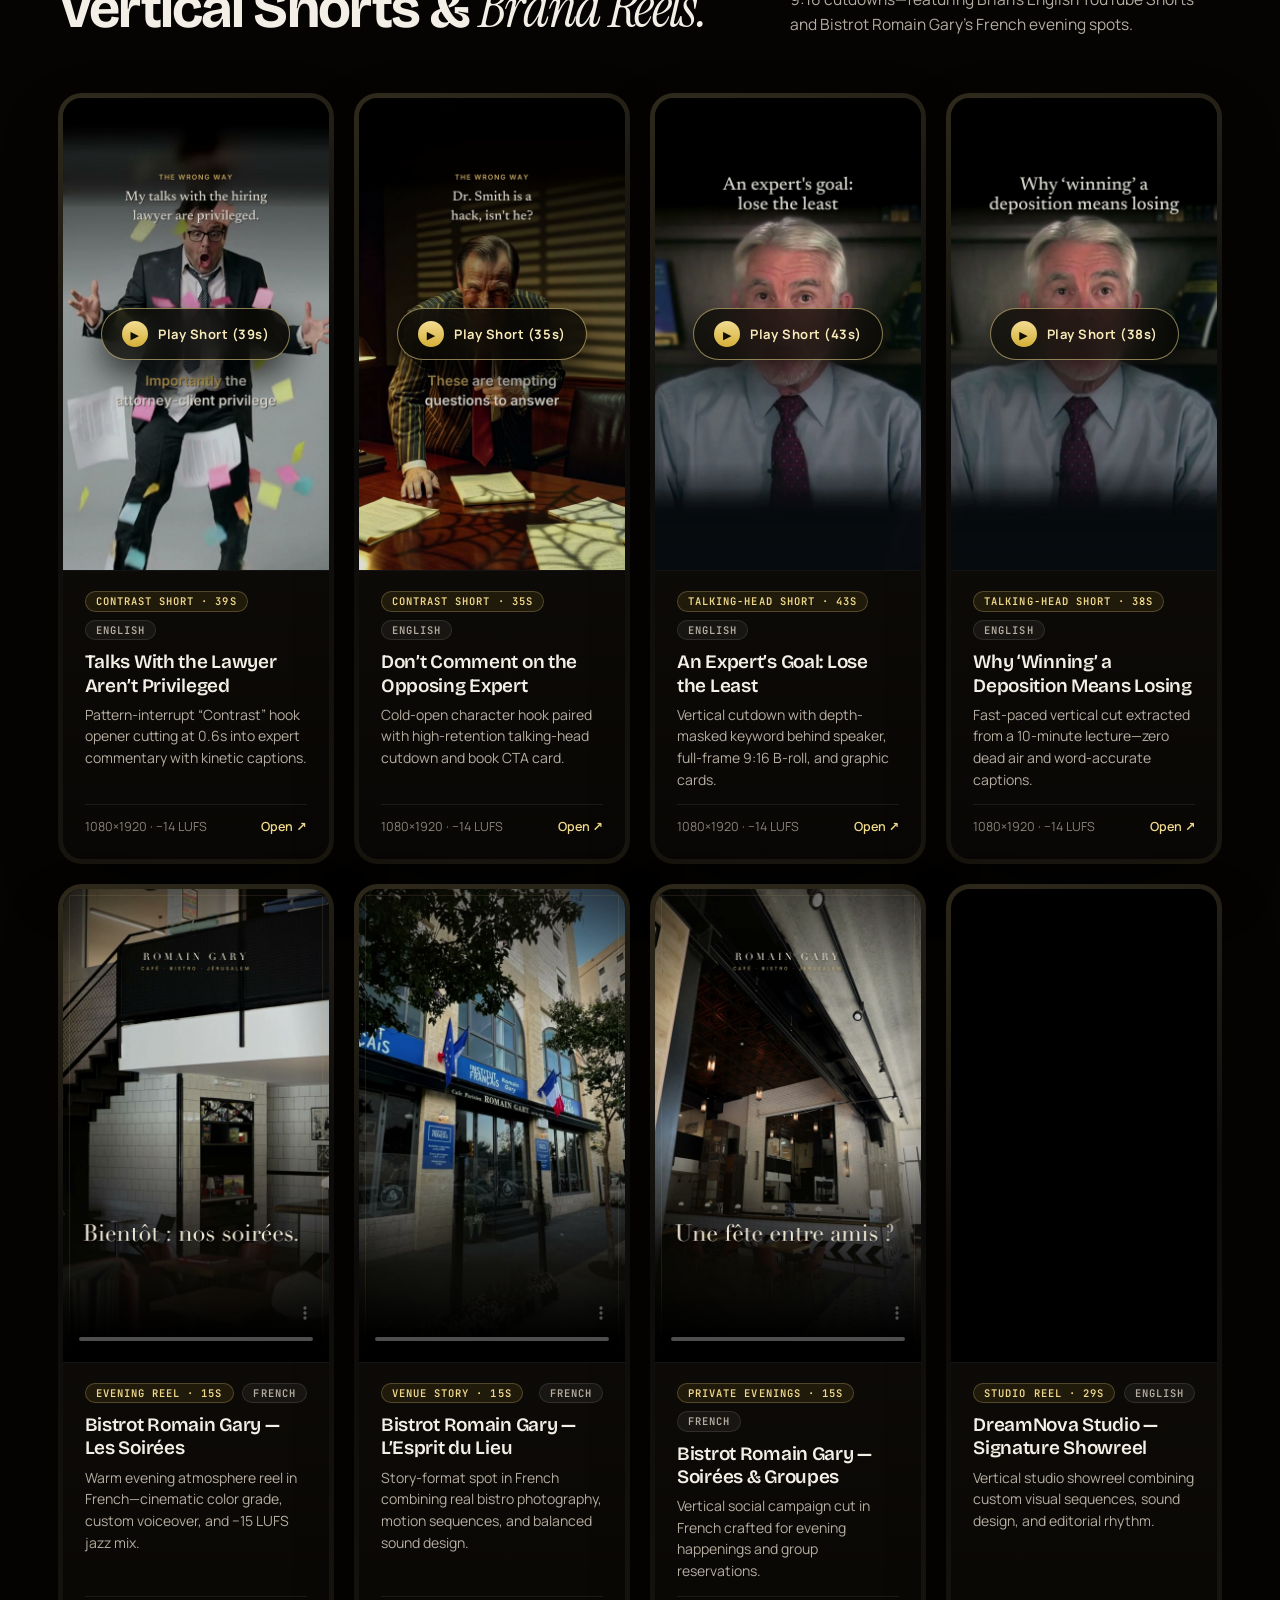
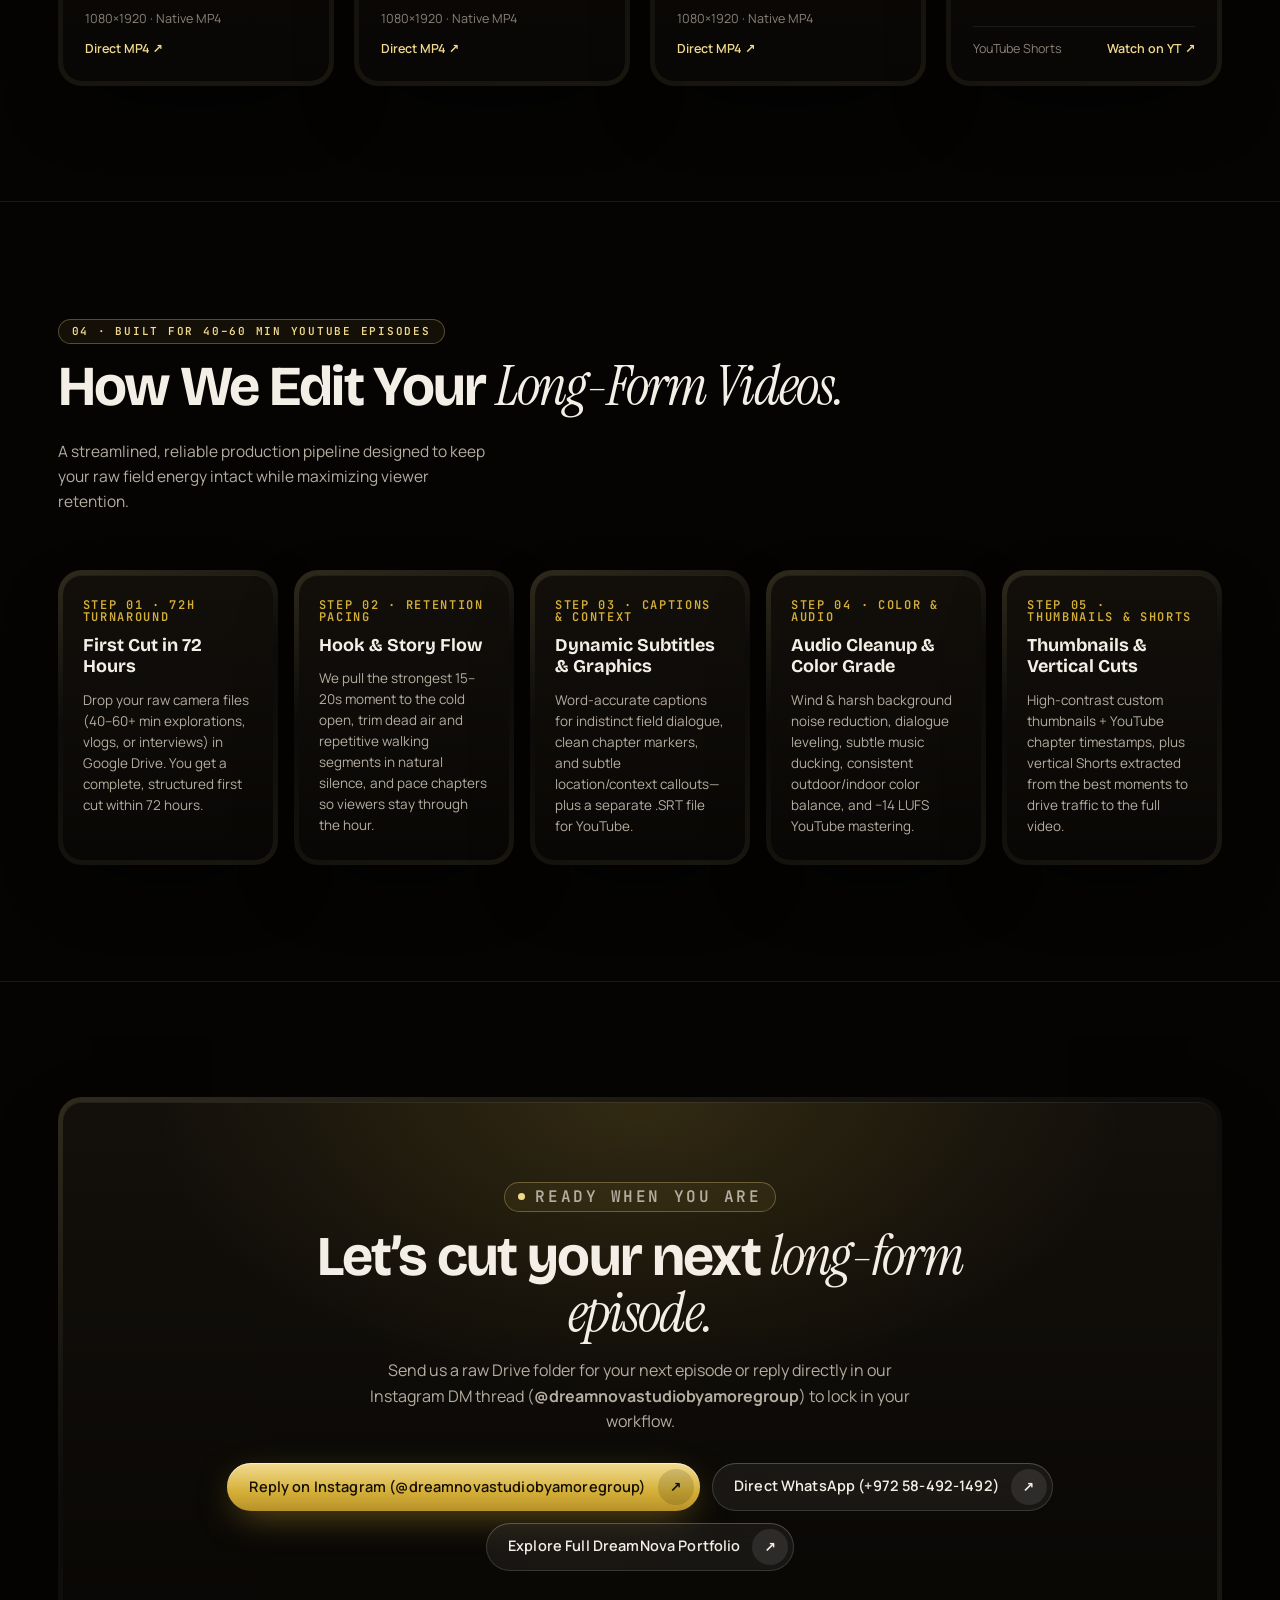
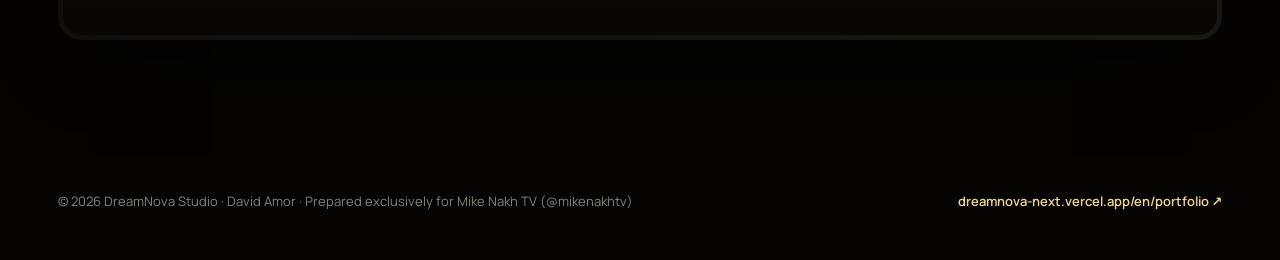
==== commit dfbe5fa2: "perf(thumbs): load cover thumbnails eagerly and brighten Saba cover" ====
--- a/index.html
+++ b/index.html
@@ -783,7 +783,7 @@
             <div class="core">
               <div class="player-16x9">
                 <button type="button" class="v-cover" onclick="this.remove()" aria-label="Play Brian Brinig Privilege Long-Form Edit">
-                  <img src="assets/thumb_privilege.jpg" alt="Consulting vs Designated Expert Witness" loading="lazy">
+                  <img src="assets/thumb_privilege.jpg" alt="Consulting vs Designated Expert Witness">
                   <span class="v-cover__play"><span class="v-cover__dot">▶</span>Play Episode (08:31)</span>
                 </button>
                 <iframe src="https://drive.google.com/file/d/1umDc5w032JR_hzhAyjwQmsfclusHk8qg/preview" allow="autoplay; fullscreen" loading="lazy" title="Brian Brinig — Consulting vs Designated Expert Witness"></iframe>
@@ -810,7 +810,7 @@
             <div class="core">
               <div class="player-16x9">
                 <button type="button" class="v-cover" onclick="this.remove()" aria-label="Play Brian Brinig Daubert Long-Form Edit">
-                  <img src="assets/thumb_daubert.jpg" alt="Only About 40% of Challenges Succeed" loading="lazy">
+                  <img src="assets/thumb_daubert.jpg" alt="Only About 40% of Challenges Succeed">
                   <span class="v-cover__play"><span class="v-cover__dot">▶</span>Play Episode (10:53)</span>
                 </button>
                 <iframe src="https://drive.google.com/file/d/1-N8TiGOBsNbNj_bHkbJ7yzqCYLeow71p/preview" allow="autoplay; fullscreen" loading="lazy" title="Brian Brinig — Daubert Challenges Long-Form Edit"></iframe>
@@ -900,7 +900,7 @@
             <div class="core">
               <div class="player-16x9">
                 <button type="button" class="v-cover" onclick="this.remove()" aria-label="Play Saba 1-Hour Documentary Feature">
-                  <img src="assets/saba_poster.jpg" alt="Saba — 1-Hour Biographical Documentary Feature" loading="lazy">
+                  <img src="assets/saba_poster.jpg" alt="Saba — 1-Hour Biographical Documentary Feature">
                   <span class="v-cover__play"><span class="v-cover__dot">▶</span>Play 1-Hour Film (60:00)</span>
                 </button>
                 <iframe src="https://drive.google.com/file/d/142IYnzexEQEsrYt-iPQtPIwG6ZQKe2fa/preview" allow="autoplay; fullscreen" loading="lazy" title="Saba — 60-Minute Documentary Feature (v5.9)"></iframe>
@@ -927,7 +927,7 @@
             <div class="core">
               <div class="player-16x9">
                 <button type="button" class="v-cover" onclick="this.remove()" aria-label="Play Moshe's Rock Memorial Documentary Film">
-                  <img src="assets/maryline_v76.jpg" alt="Moshe's Rock — Memorial Documentary Film" loading="lazy">
+                  <img src="assets/maryline_v76.jpg" alt="Moshe's Rock — Memorial Documentary Film">
                   <span class="v-cover__play"><span class="v-cover__dot">▶</span>Play Documentary (07:08)</span>
                 </button>
                 <iframe src="https://drive.google.com/file/d/16KXiUSoE1aHI_hcx4zr3UJHwNPgv_8a9/preview" allow="autoplay; fullscreen" loading="lazy" title="Moshe's Rock — Memorial Documentary Film (V7.6)"></iframe>
@@ -954,7 +954,7 @@
             <div class="core">
               <div class="player-16x9">
                 <button type="button" class="v-cover" onclick="this.remove()" aria-label="Play Brian Brinig Six Steps Long-Form Edit">
-                  <img src="assets/thumb_six-steps.jpg" alt="Six Steps to Becoming a Great Expert Witness" loading="lazy">
+                  <img src="assets/thumb_six-steps.jpg" alt="Six Steps to Becoming a Great Expert Witness">
                   <span class="v-cover__play"><span class="v-cover__dot">▶</span>Play Episode (09:22)</span>
                 </button>
                 <iframe src="https://drive.google.com/file/d/1B95AwUWRA9Snz8QDAwRjBEqJRh95qt-j/preview" allow="autoplay; fullscreen" loading="lazy" title="Brian Brinig — Six Steps to Becoming a Great Expert Witness"></iframe>
@@ -1021,7 +1021,7 @@
             <div class="core">
               <div class="player-9x16">
                 <button type="button" class="v-cover" onclick="this.remove()" aria-label="Play Short — Talks with the lawyer aren't privileged">
-                  <img src="assets/short_contrast_13.jpg" alt="Talks With the Lawyer Aren't Privileged" loading="lazy">
+                  <img src="assets/short_contrast_13.jpg" alt="Talks With the Lawyer Aren't Privileged">
                   <span class="v-cover__play"><span class="v-cover__dot">▶</span>Play Short (39s)</span>
                 </button>
                 <iframe src="https://drive.google.com/file/d/1RYxCOWAHpOVuTb6N_2GL6fFdpvzJltNs/preview" allow="autoplay; fullscreen" loading="lazy" title="Brian Brinig Short — Talks with the lawyer aren't privileged"></iframe>
@@ -1048,7 +1048,7 @@
             <div class="core">
               <div class="player-9x16">
                 <button type="button" class="v-cover" onclick="this.remove()" aria-label="Play Short — Don't comment on the opposing expert">
-                  <img src="assets/short_contrast_15.jpg" alt="Don't Comment on the Opposing Expert" loading="lazy">
+                  <img src="assets/short_contrast_15.jpg" alt="Don't Comment on the Opposing Expert">
                   <span class="v-cover__play"><span class="v-cover__dot">▶</span>Play Short (35s)</span>
                 </button>
                 <iframe src="https://drive.google.com/file/d/1B9h84gFrvssvKWeQY9grqYvPJQ7YcKga/preview" allow="autoplay; fullscreen" loading="lazy" title="Brian Brinig Short — Don't comment on the opposing expert"></iframe>
@@ -1075,7 +1075,7 @@
             <div class="core">
               <div class="player-9x16">
                 <button type="button" class="v-cover" onclick="this.remove()" aria-label="Play Short — An expert's goal: lose the least">
-                  <img src="assets/short_th_01.jpg" alt="An Expert's Goal: Lose the Least" loading="lazy">
+                  <img src="assets/short_th_01.jpg" alt="An Expert's Goal: Lose the Least">
                   <span class="v-cover__play"><span class="v-cover__dot">▶</span>Play Short (43s)</span>
                 </button>
                 <iframe src="https://drive.google.com/file/d/18WFB28Os8WbBwz0Ko2-J4N1cKc7TBWWO/preview" allow="autoplay; fullscreen" loading="lazy" title="Brian Brinig Short — An expert's goal: lose the least"></iframe>
@@ -1102,7 +1102,7 @@
             <div class="core">
               <div class="player-9x16">
                 <button type="button" class="v-cover" onclick="this.remove()" aria-label="Play Short — Why winning a deposition means losing">
-                  <img src="assets/short_th_02.jpg" alt="Why Winning a Deposition Means Losing" loading="lazy">
+                  <img src="assets/short_th_02.jpg" alt="Why Winning a Deposition Means Losing">
                   <span class="v-cover__play"><span class="v-cover__dot">▶</span>Play Short (38s)</span>
                 </button>
                 <iframe src="https://drive.google.com/file/d/1d0Dw4zBznuGuNVApdOQVS6MCImopJX0o/preview" allow="autoplay; fullscreen" loading="lazy" title="Brian Brinig Short — Why winning a deposition means losing"></iframe>
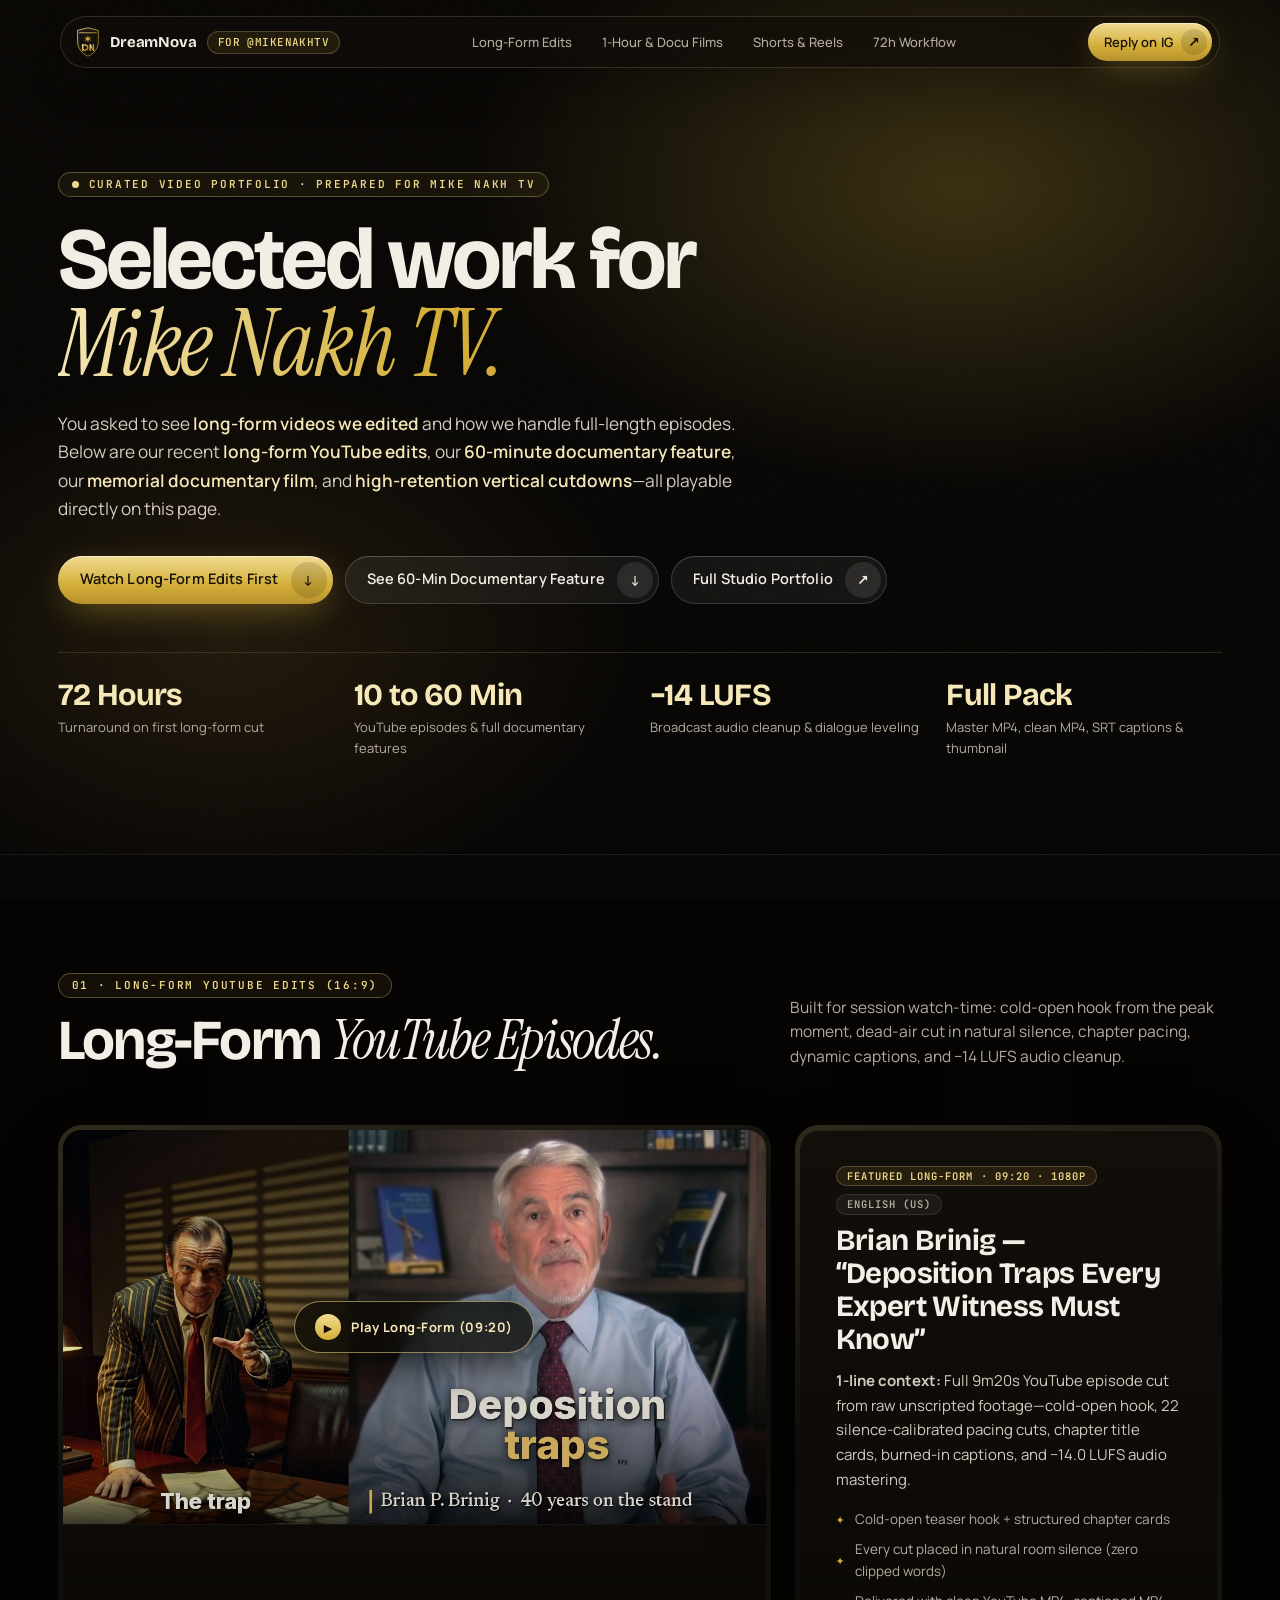
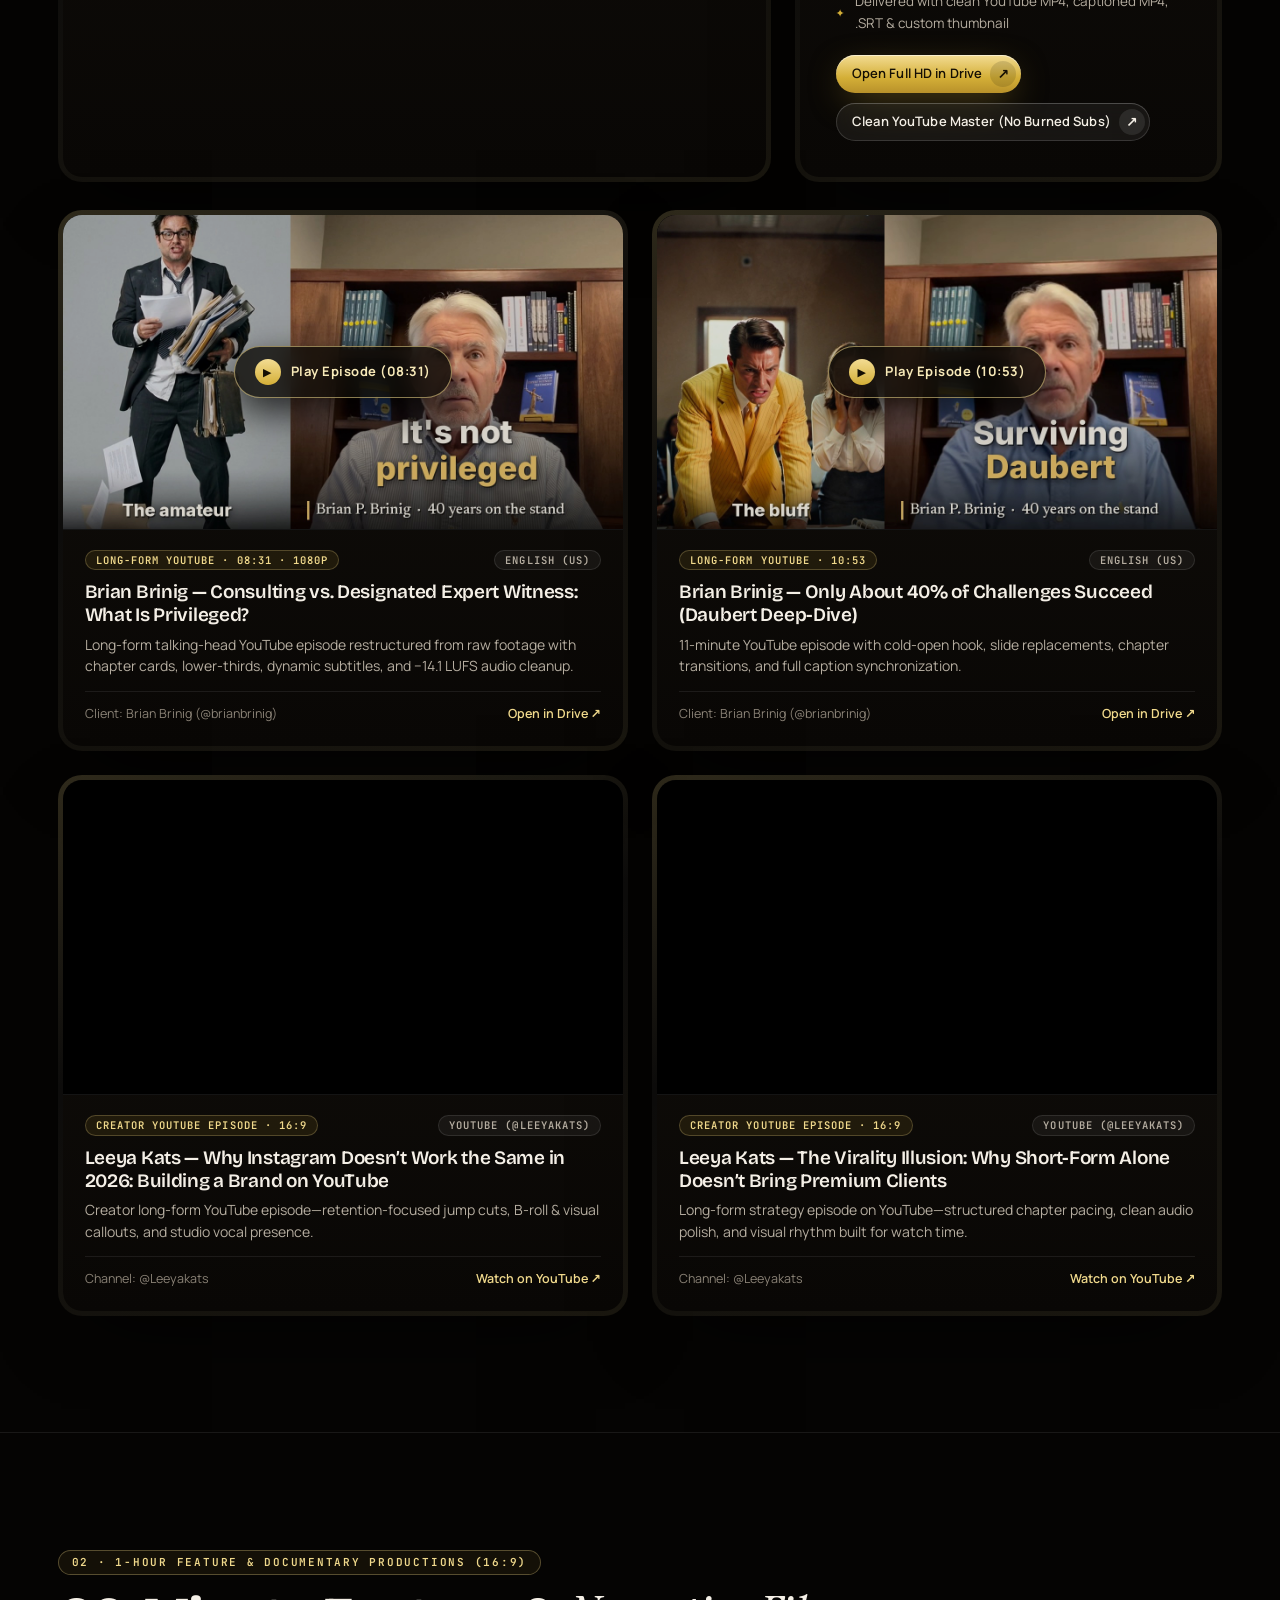
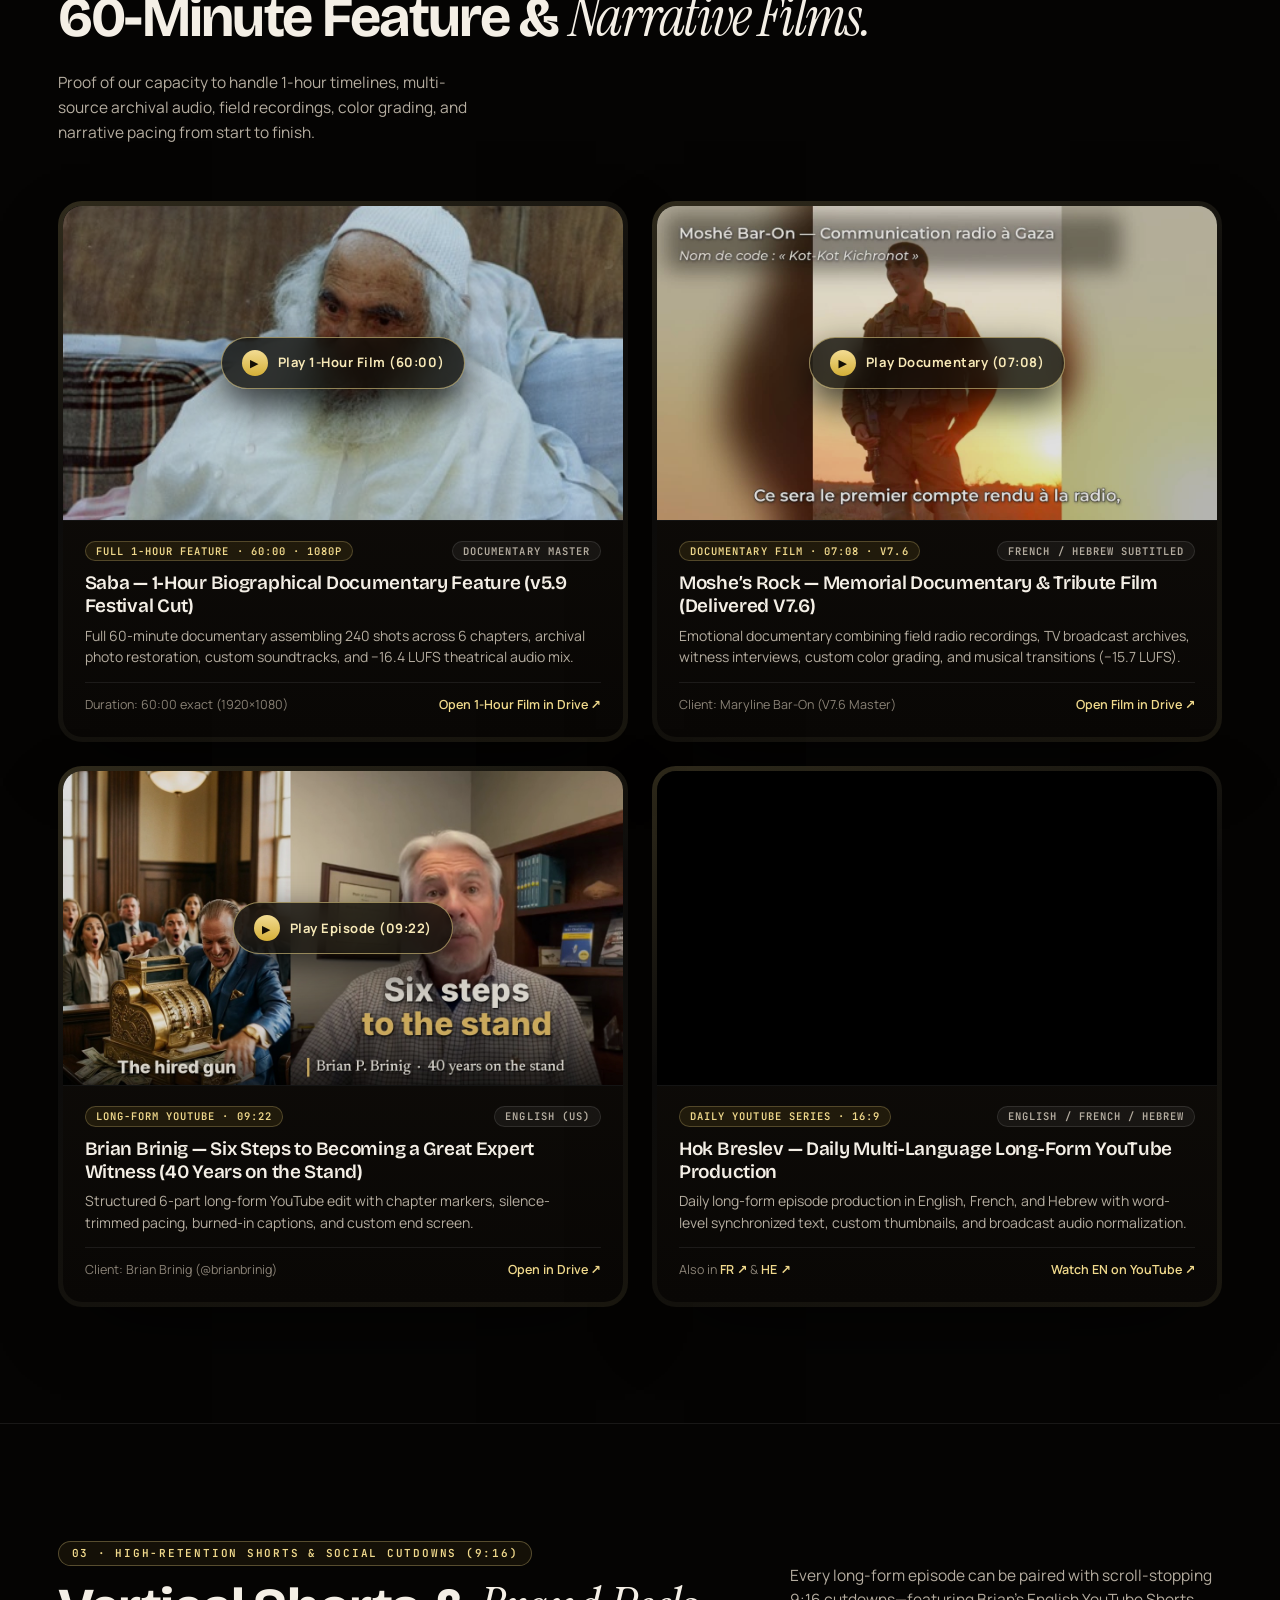
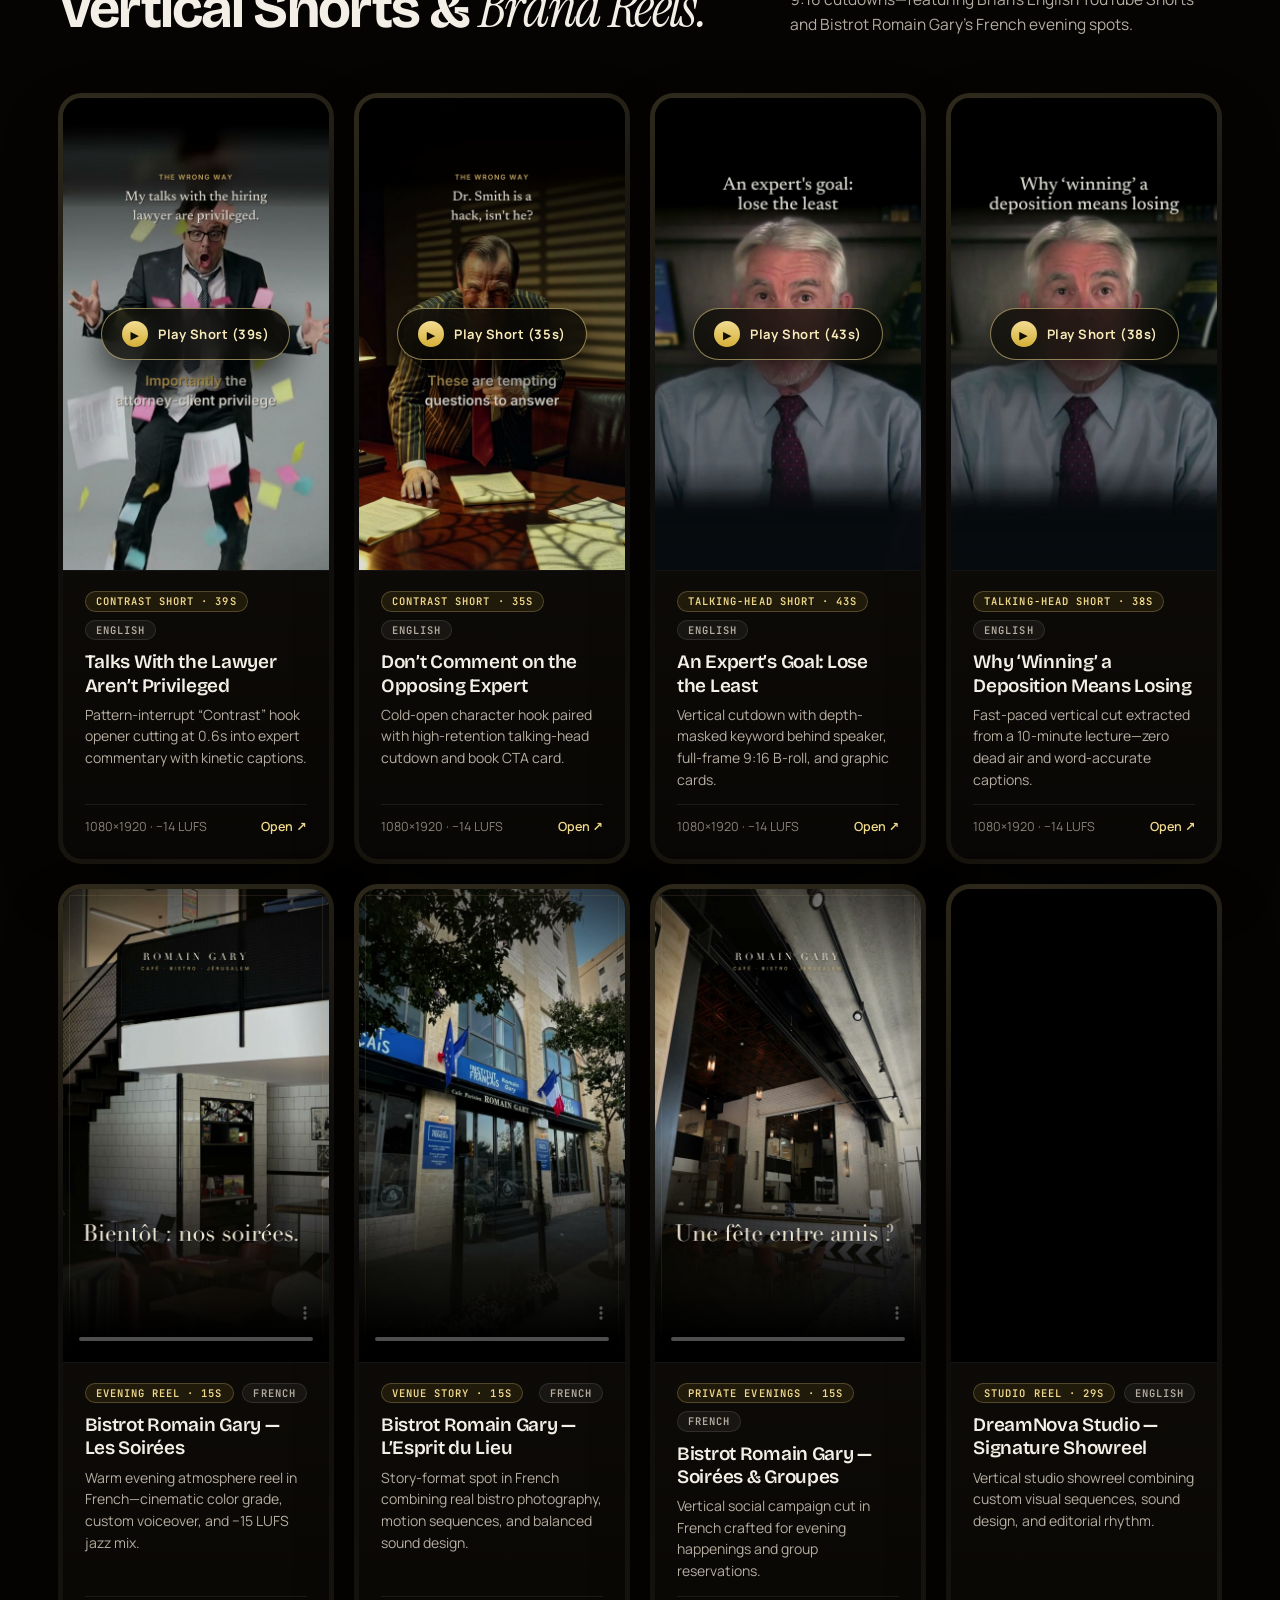
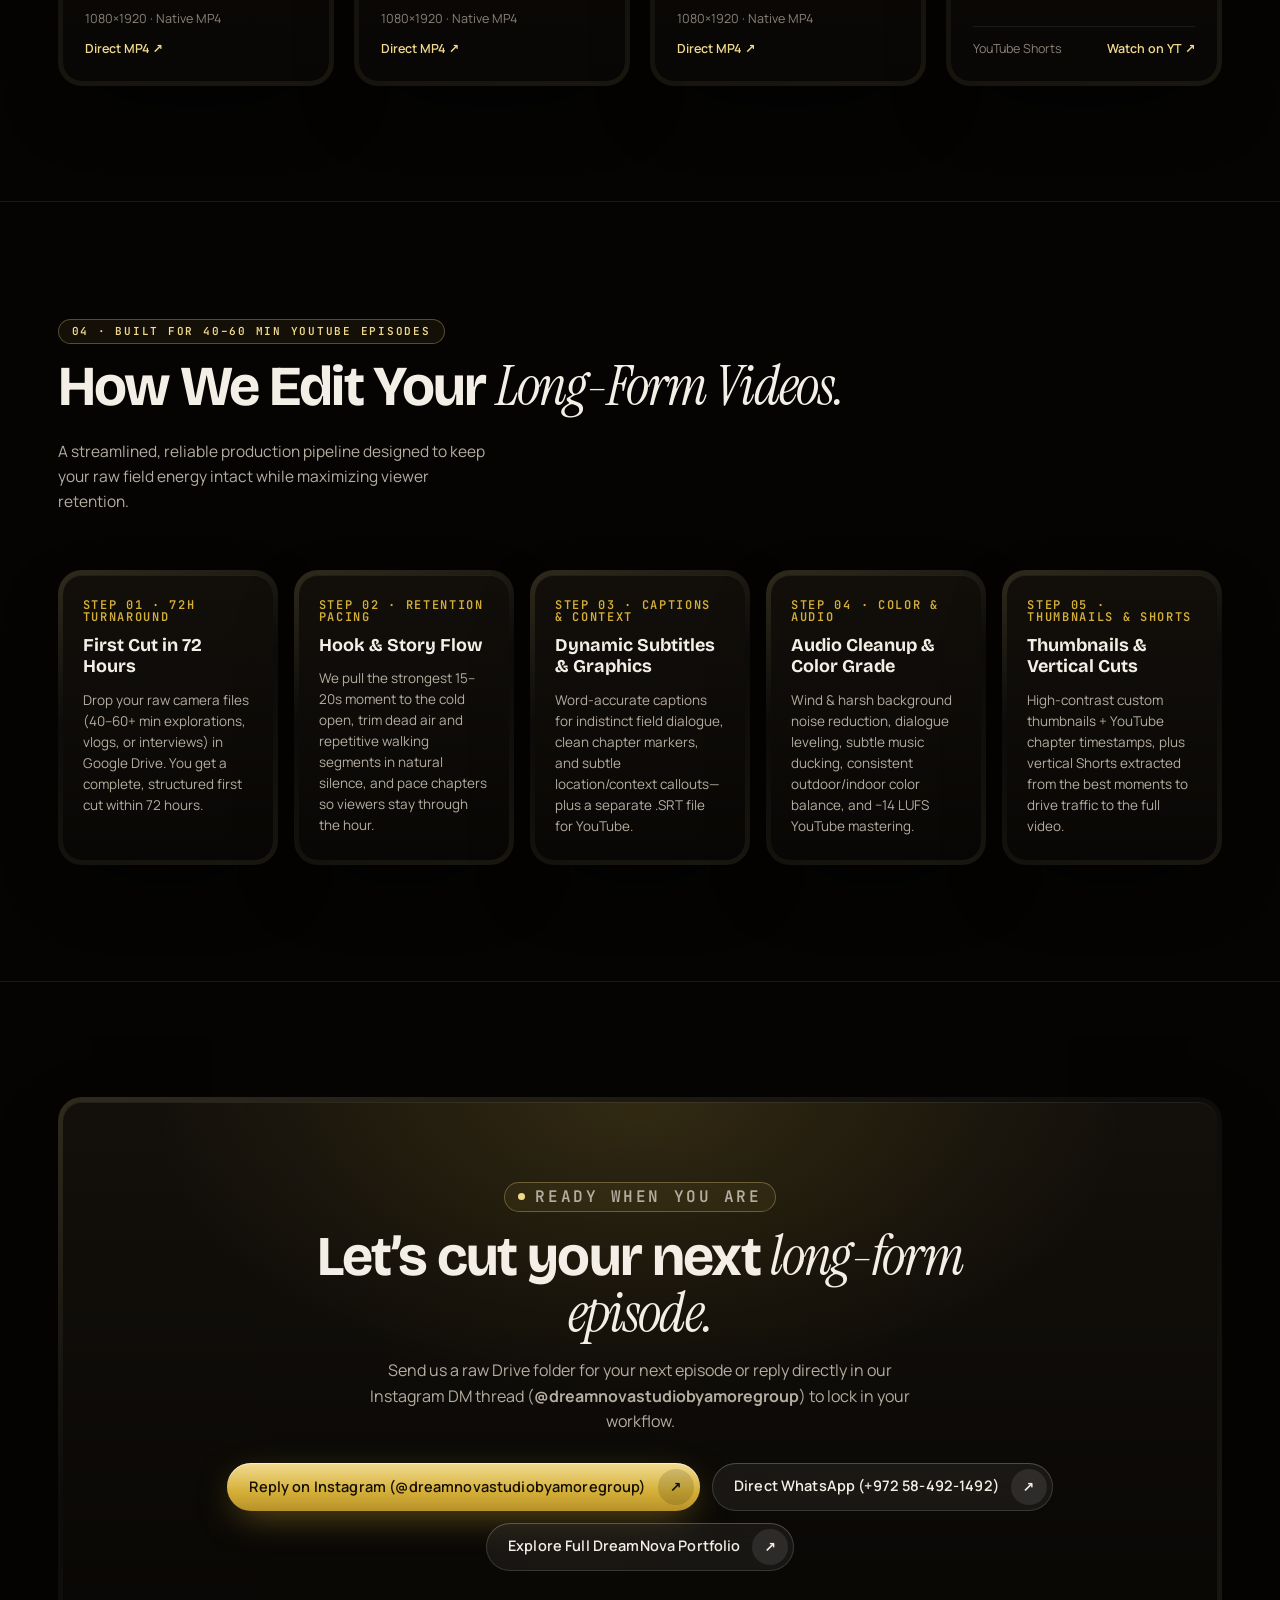
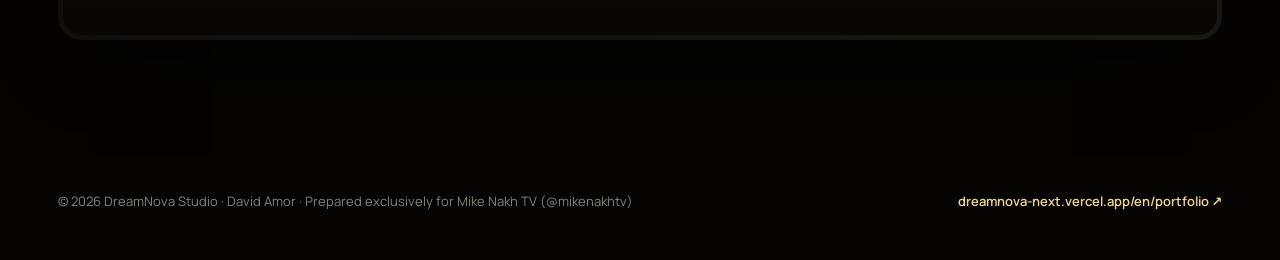
==== commit dd3f03ee: "fix(videos): host 3 Romain Gary MP4 reels directly in repo assets for reliable same-origin playback" ====
--- a/index.html
+++ b/index.html
@@ -1128,7 +1128,7 @@
           <article class="shell">
             <div class="core">
               <div class="player-9x16">
-                <video controls playsinline preload="metadata" poster="assets/romain_soirees_fr.jpg" src="https://romain-gary-happenings.vercel.app/happenings/videos/RomainGary_SOIREES_FR_story_v6.mp4"></video>
+                <video controls playsinline preload="metadata" poster="assets/romain_soirees_fr.jpg" src="assets/RomainGary_SOIREES_FR_story_v6.mp4"></video>
               </div>
               <div class="vcard__body">
                 <div>
@@ -1141,7 +1141,7 @@
                 </div>
                 <div class="vcard__foot">
                   <span>1080×1920 · Native MP4</span>
-                  <a class="ext-link" href="https://romain-gary-happenings.vercel.app/happenings/videos/RomainGary_SOIREES_FR_story_v6.mp4" target="_blank" rel="noopener">Direct MP4 ↗</a>
+                  <a class="ext-link" href="assets/RomainGary_SOIREES_FR_story_v6.mp4" target="_blank" rel="noopener">Direct MP4 ↗</a>
                 </div>
               </div>
             </div>
@@ -1151,7 +1151,7 @@
           <article class="shell">
             <div class="core">
               <div class="player-9x16">
-                <video controls playsinline preload="metadata" poster="assets/romain_lieu_fr.jpg" src="https://romain-gary-happenings.vercel.app/happenings/videos/RomainGary_LIEU_FR_story_v6.mp4"></video>
+                <video controls playsinline preload="metadata" poster="assets/romain_lieu_fr.jpg" src="assets/RomainGary_LIEU_FR_story_v6.mp4"></video>
               </div>
               <div class="vcard__body">
                 <div>
@@ -1164,7 +1164,7 @@
                 </div>
                 <div class="vcard__foot">
                   <span>1080×1920 · Native MP4</span>
-                  <a class="ext-link" href="https://romain-gary-happenings.vercel.app/happenings/videos/RomainGary_LIEU_FR_story_v6.mp4" target="_blank" rel="noopener">Direct MP4 ↗</a>
+                  <a class="ext-link" href="assets/RomainGary_LIEU_FR_story_v6.mp4" target="_blank" rel="noopener">Direct MP4 ↗</a>
                 </div>
               </div>
             </div>
@@ -1174,7 +1174,7 @@
           <article class="shell">
             <div class="core">
               <div class="player-9x16">
-                <video controls playsinline preload="metadata" poster="assets/romain_groupes_fr.jpg" src="https://romain-gary-happenings.vercel.app/happenings/videos/RomainGary_GROUPES_FR_story_v6.mp4"></video>
+                <video controls playsinline preload="metadata" poster="assets/romain_groupes_fr.jpg" src="assets/RomainGary_GROUPES_FR_story_v6.mp4"></video>
               </div>
               <div class="vcard__body">
                 <div>
@@ -1187,7 +1187,7 @@
                 </div>
                 <div class="vcard__foot">
                   <span>1080×1920 · Native MP4</span>
-                  <a class="ext-link" href="https://romain-gary-happenings.vercel.app/happenings/videos/RomainGary_GROUPES_FR_story_v6.mp4" target="_blank" rel="noopener">Direct MP4 ↗</a>
+                  <a class="ext-link" href="assets/RomainGary_GROUPES_FR_story_v6.mp4" target="_blank" rel="noopener">Direct MP4 ↗</a>
                 </div>
               </div>
             </div>
